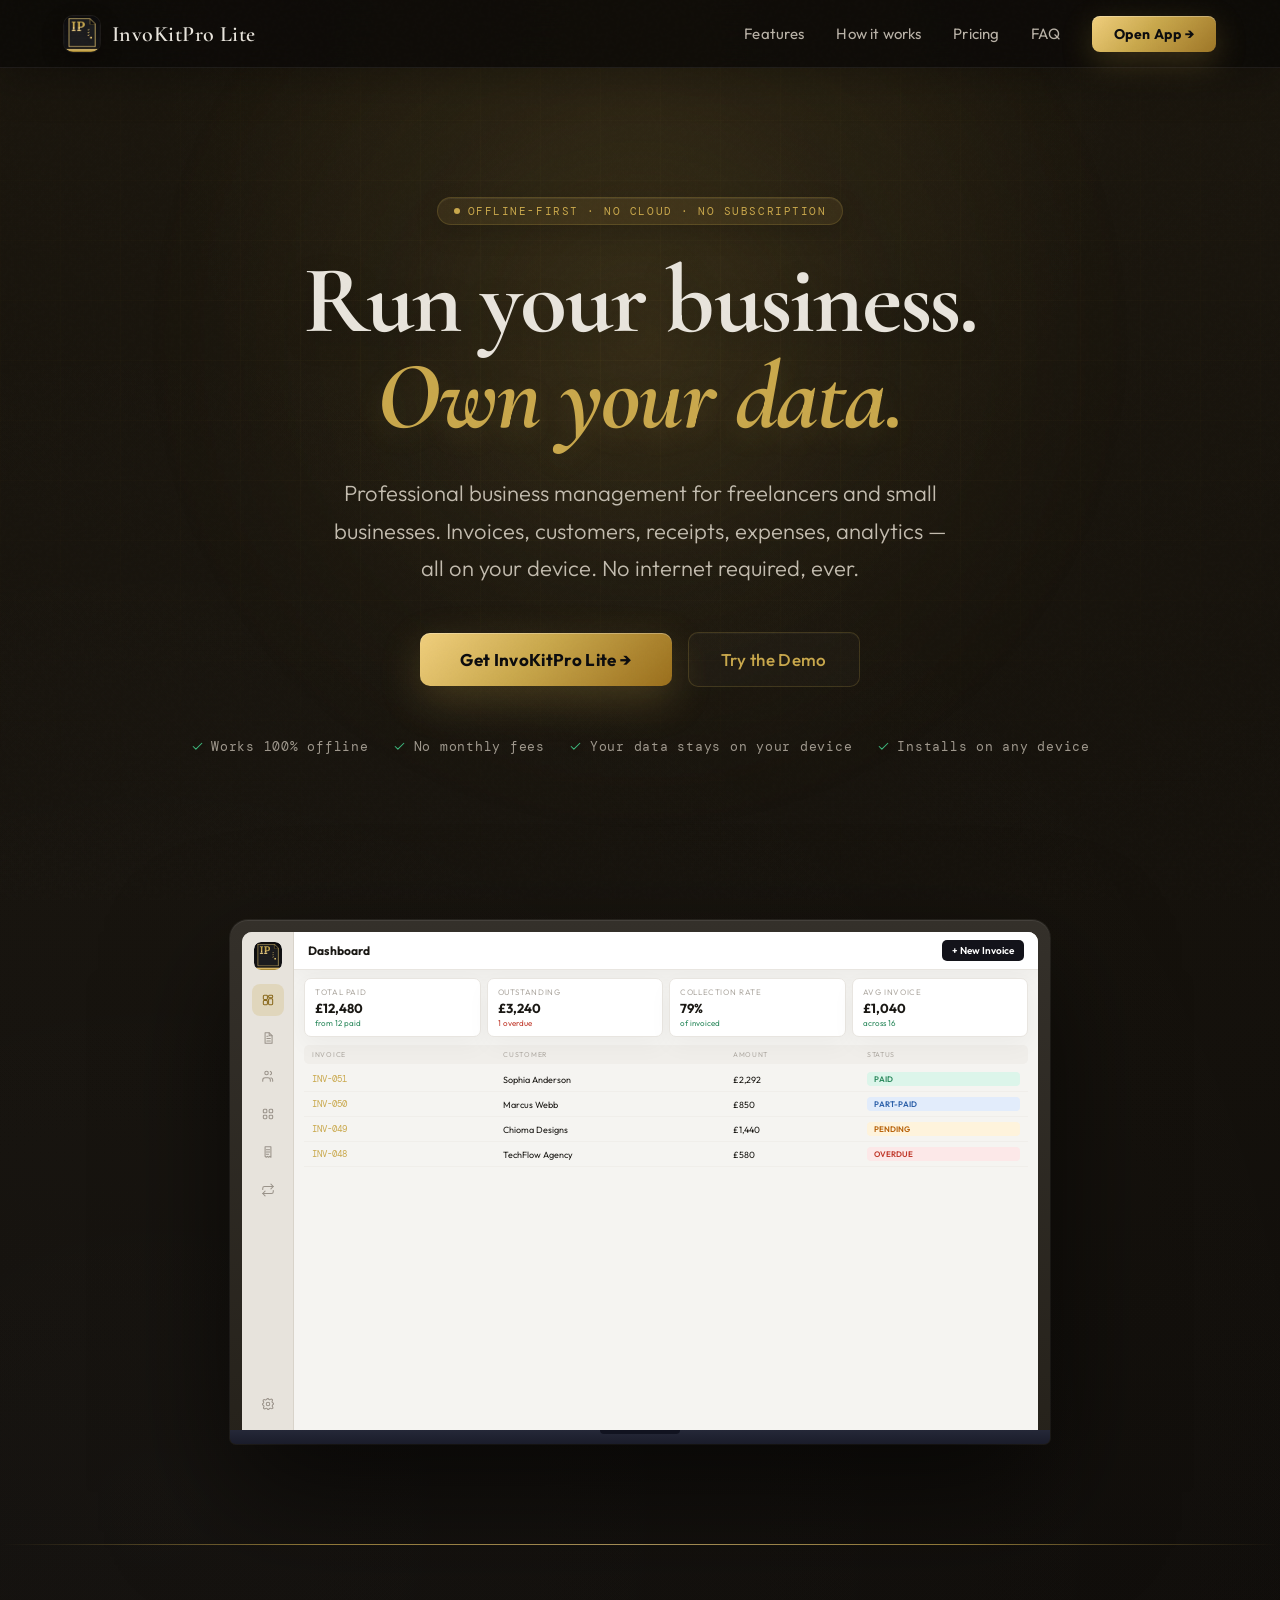
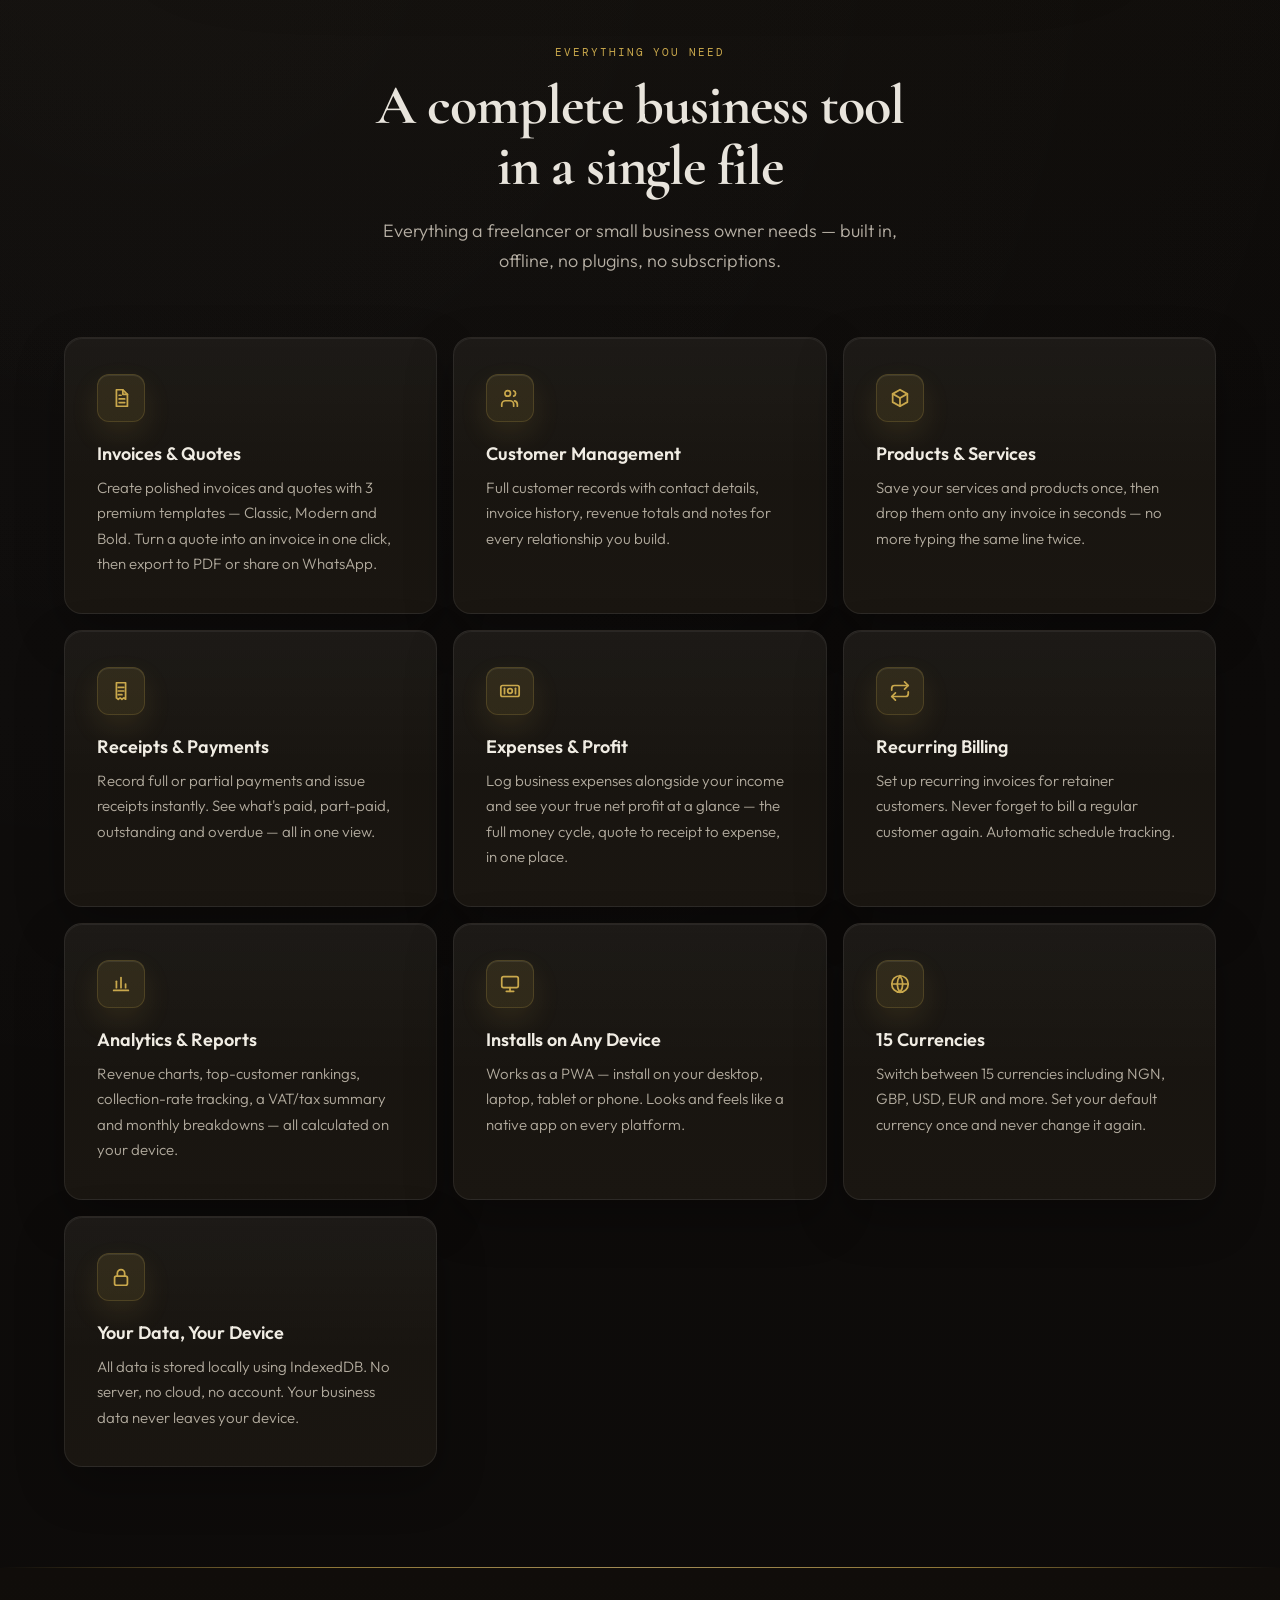
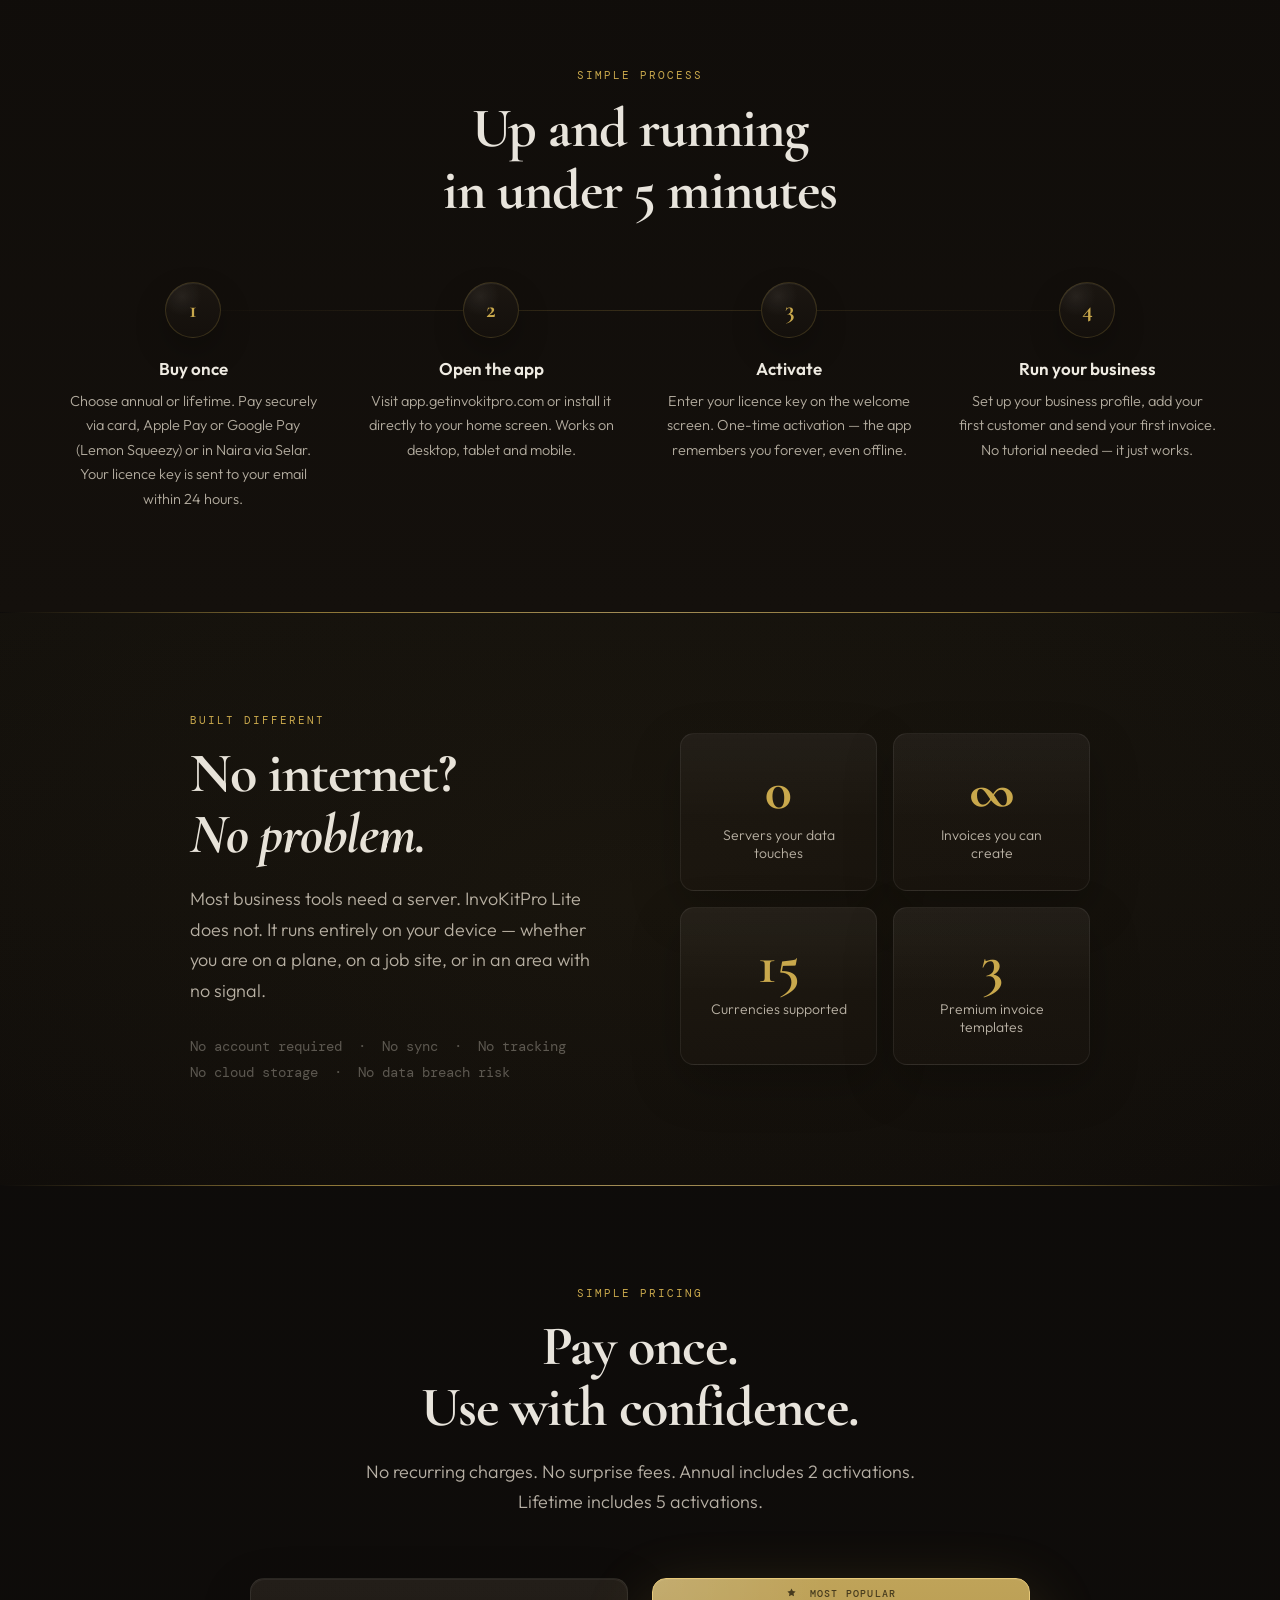
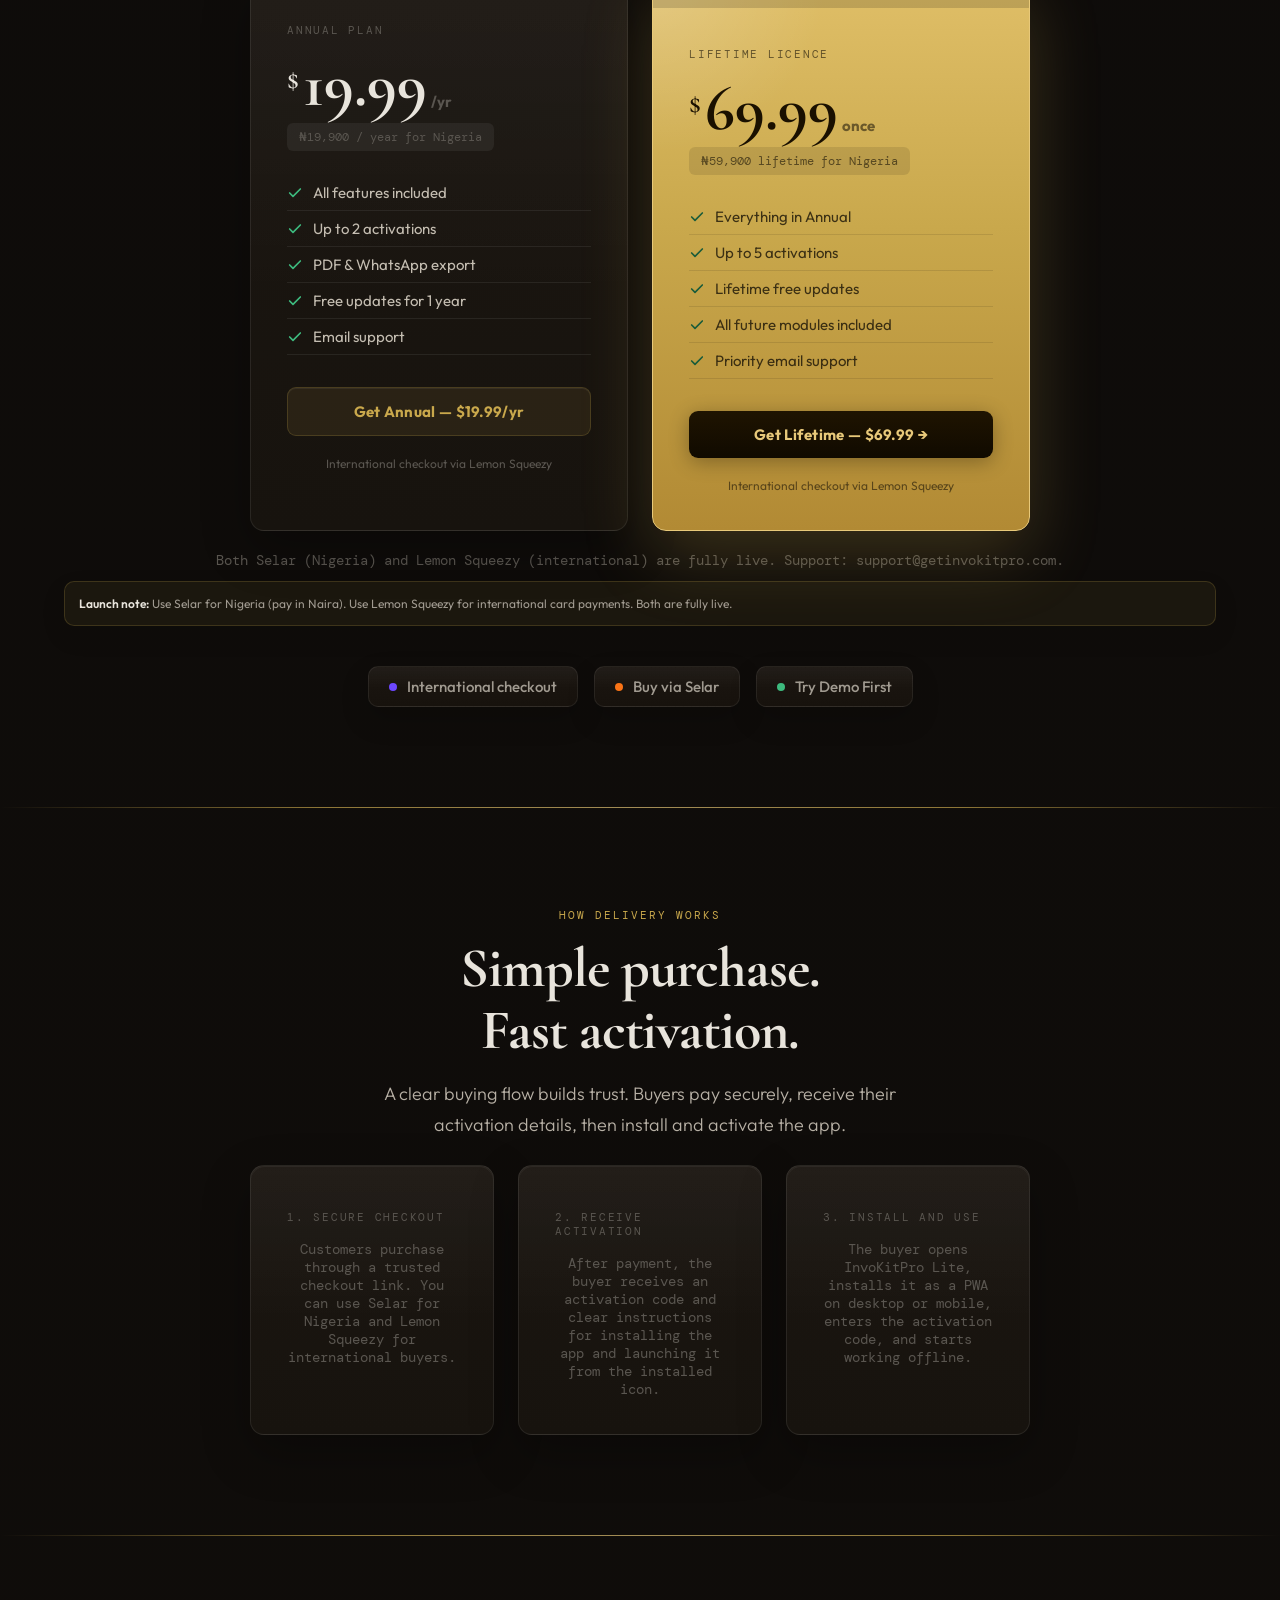
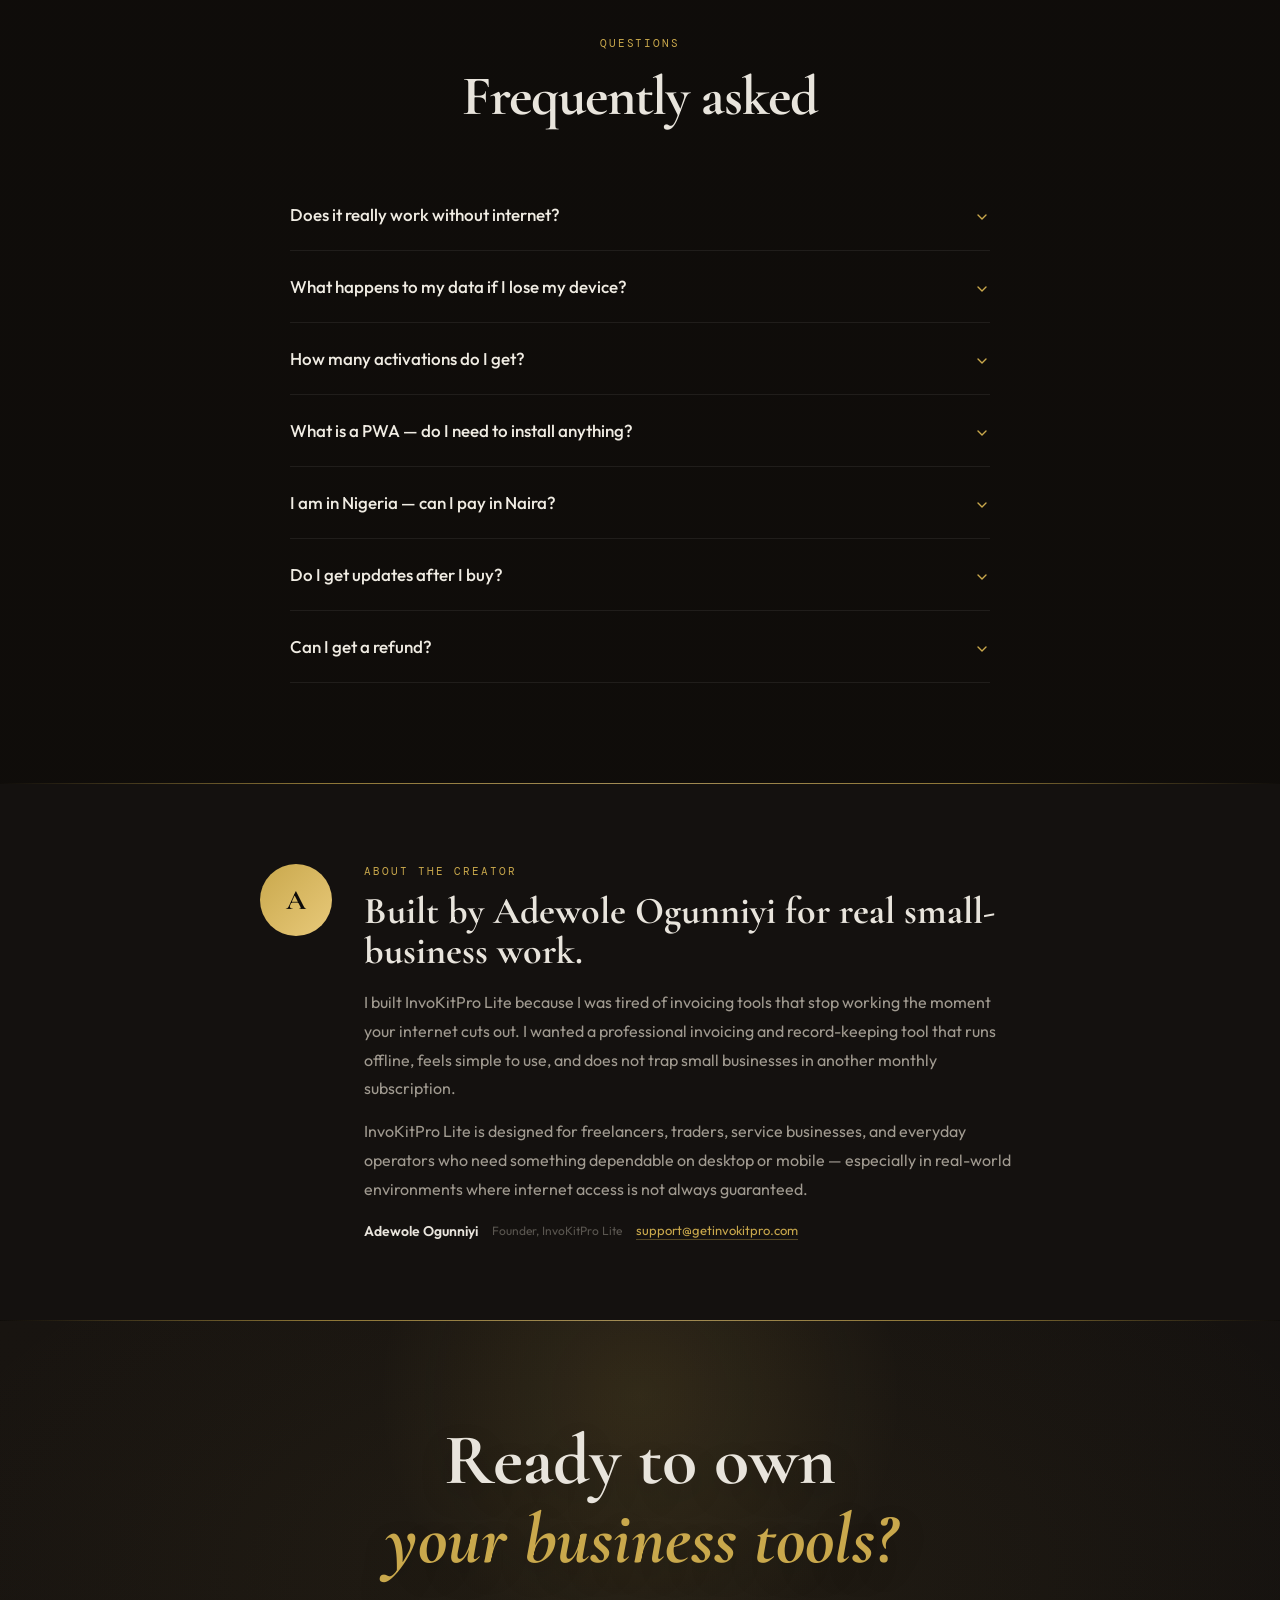
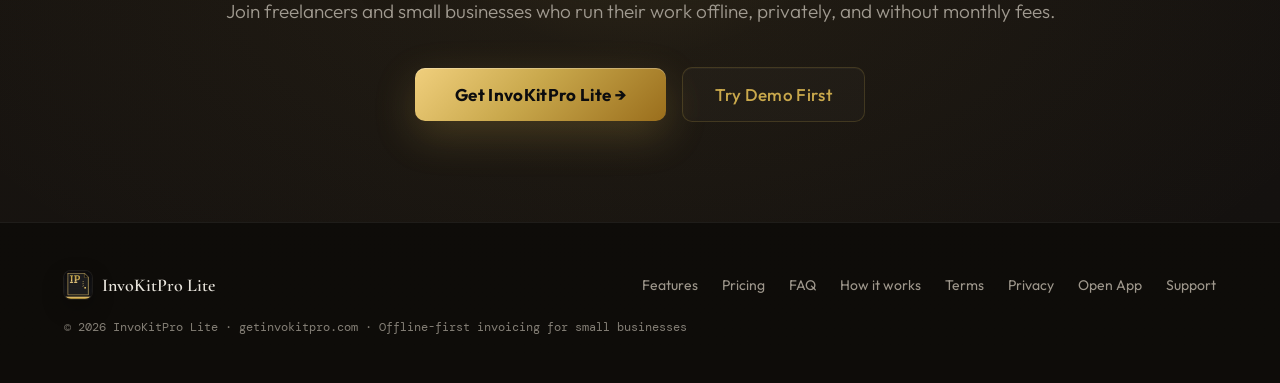
==== index.html @ de507427 "landing: premium refresh — warm palette, app-accurate mockup, current wording - Warm espresso/obsidi" ====
<!DOCTYPE html>
<html lang="en">
<head>
<meta charset="UTF-8">
<meta name="viewport" content="width=device-width, initial-scale=1.0">
<title>InvoKitPro Lite — Run your business. Own your data.</title>
<meta name="description" content="Professional offline business management for freelancers and small businesses. Invoices, customers, receipts, expenses, analytics — no internet, no subscription, no cloud.">
<link rel="icon" href="[data-uri]" type="image/png">
<link rel="preconnect" href="https://fonts.googleapis.com">
<link href="https://fonts.googleapis.com/css2?family=Cormorant+Garamond:ital,wght@0,400;0,600;0,700;1,400;1,600&family=Outfit:wght@300;400;500;600;700&family=DM+Mono:wght@400;500&display=swap" rel="stylesheet">
<style>
/* ── RESET & BASE ── */
*,*::before,*::after{margin:0;padding:0;box-sizing:border-box;}
html{font-size:16px;scroll-behavior:smooth;}
body{
  font-family:'Outfit',sans-serif;
  background:#0c0d14;
  color:#e8e4dc;
  overflow-x:hidden;
  -webkit-font-smoothing:antialiased;
}

/* ── CSS VARIABLES ── */
:root{
  --gold:#c9a84c;
  --gold2:#e8c97a;
  --gold-dim:rgba(201,168,76,0.12);
  --gold-glow:rgba(201,168,76,0.25);
  --navy:#0d0b0a;
  --navy2:#14110f;
  --navy3:#181410;
  --surface:#1c1712;
  --surface2:#221c16;
  --border:rgba(255,255,255,0.07);
  --border2:rgba(201,168,76,0.2);
  --text:#e8e4dc;
  --text2:#a09a90;
  --text3:#5a5650;
  --green:#3dba7e;
  --green-dim:rgba(61,186,126,0.12);
  --radius:14px;
  --tr:0.25s cubic-bezier(0.4,0,0.2,1);
}

/* ── SCROLLBAR ── */
::-webkit-scrollbar{width:5px;}
::-webkit-scrollbar-track{background:transparent;}
::-webkit-scrollbar-thumb{background:var(--surface2);border-radius:5px;}

/* ── NOISE TEXTURE OVERLAY ── */
body::before{
  content:'';
  position:fixed;inset:0;
  background-image:url("data:image/svg+xml,%3Csvg viewBox='0 0 256 256' xmlns='http://www.w3.org/2000/svg'%3E%3Cfilter id='noise'%3E%3CfeTurbulence type='fractalNoise' baseFrequency='0.9' numOctaves='4' stitchTiles='stitch'/%3E%3C/filter%3E%3Crect width='100%25' height='100%25' filter='url(%23noise)' opacity='0.04'/%3E%3C/svg%3E");
  pointer-events:none;z-index:9999;opacity:0.35;
}

/* ── TYPOGRAPHY ── */
.serif{font-family:'Cormorant Garamond',serif;}
.mono{font-family:'DM Mono',monospace;}

/* ── ANIMATIONS ── */
@keyframes fadeUp{from{opacity:0;transform:translateY(28px);}to{opacity:1;transform:none;}}
@keyframes fadeIn{from{opacity:0;}to{opacity:1;}}
@keyframes shimmer{0%,100%{opacity:0.6;}50%{opacity:1;}}
@keyframes float{0%,100%{transform:translateY(0);}50%{transform:translateY(-10px);}}
@keyframes goldPulse{0%,100%{box-shadow:0 0 0 0 var(--gold-glow);}50%{box-shadow:0 0 32px 8px var(--gold-glow);}}

.reveal{opacity:1;transform:none;transition:opacity 0.7s ease,transform 0.7s ease;}
.reveal.visible{opacity:1;transform:none;}

/* ── NAV ── */
nav{
  position:fixed;top:0;left:0;right:0;z-index:100;
  padding:0 5%;
  display:flex;align-items:center;justify-content:space-between;
  height:68px;
  background:rgba(12,13,20,0.85);
  backdrop-filter:blur(20px);
  border-bottom:1px solid var(--border);
  transition:background var(--tr);
}
.nav-logo{display:flex;align-items:center;gap:12px;text-decoration:none;}
.nav-logo img{width:36px;height:36px;border-radius:9px;}
.nav-logo-text{font-family:'Cormorant Garamond',serif;font-size:22px;font-weight:600;color:var(--text);letter-spacing:0.02em;}
.nav-links{display:flex;align-items:center;gap:32px;}
.nav-link{color:var(--text2);text-decoration:none;font-size:14px;font-weight:400;transition:color var(--tr);letter-spacing:0.01em;}
.nav-link:hover{color:var(--text);}
.nav-cta{
  padding:9px 22px;border-radius:8px;
  background:linear-gradient(135deg,var(--gold),#a07828);
  color:#0c0c0e;font-size:13px;font-weight:700;
  text-decoration:none;letter-spacing:0.03em;
  transition:transform var(--tr),box-shadow var(--tr);
  box-shadow:0 4px 20px var(--gold-glow);
}
.nav-cta:hover{transform:translateY(-1px);box-shadow:0 6px 28px var(--gold-glow);}
.nav-mobile-cta{display:none;}

/* ── HERO ── */
.hero{
  min-height:100vh;
  display:flex;flex-direction:column;align-items:center;justify-content:center;
  text-align:center;
  padding:120px 5% 80px;
  position:relative;overflow:hidden;
}
.hero-glow{
  position:absolute;top:-20%;left:50%;transform:translateX(-50%);
  width:900px;height:900px;
  background:radial-gradient(ellipse at center,rgba(201,168,76,0.08) 0%,transparent 65%);
  pointer-events:none;
}
.hero-grid{
  position:absolute;inset:0;
  background-image:
    linear-gradient(rgba(201,168,76,0.04) 1px,transparent 1px),
    linear-gradient(90deg,rgba(201,168,76,0.04) 1px,transparent 1px);
  background-size:60px 60px;
  mask-image:radial-gradient(ellipse 80% 60% at 50% 40%,black,transparent);
  pointer-events:none;
}
.hero-eyebrow{
  display:inline-flex;align-items:center;gap:8px;
  padding:6px 16px;border-radius:20px;
  background:var(--gold-dim);border:1px solid var(--border2);
  font-family:'DM Mono',monospace;font-size:11px;color:var(--gold);
  letter-spacing:0.14em;text-transform:uppercase;
  margin-bottom:28px;
  animation:fadeUp 0.8s ease both;
}
.hero-eyebrow-dot{width:6px;height:6px;border-radius:50%;background:var(--gold);animation:shimmer 2s ease infinite;}
.hero-title{
  font-family:'Cormorant Garamond',serif;
  font-size:clamp(52px,8vw,96px);
  font-weight:700;
  line-height:1.0;
  letter-spacing:-0.02em;
  margin-bottom:12px;
  animation:fadeUp 0.8s 0.1s ease both;
}
.hero-title .line1{display:block;color:var(--text);}
.hero-title .line2{display:block;color:var(--gold);font-style:italic;}
.hero-sub{
  font-size:clamp(16px,2vw,20px);
  color:var(--text2);
  max-width:560px;
  line-height:1.7;
  margin:18px auto 44px;
  font-weight:300;
  animation:fadeUp 0.8s 0.2s ease both;
}
.hero-cta-row{
  display:flex;align-items:center;gap:16px;justify-content:center;flex-wrap:wrap;
  animation:fadeUp 0.8s 0.3s ease both;
}
.btn-hero{
  padding:16px 40px;border-radius:10px;
  background:linear-gradient(135deg,var(--gold),#9a6e1c);
  color:#0c0c0e;font-family:'Outfit',sans-serif;font-size:16px;font-weight:700;
  text-decoration:none;letter-spacing:0.02em;
  box-shadow:0 8px 36px var(--gold-glow);
  transition:transform var(--tr),box-shadow var(--tr);
  animation:goldPulse 3s ease infinite;
}
.btn-hero:hover{transform:translateY(-2px);box-shadow:0 12px 48px rgba(201,168,76,0.4);}
.btn-ghost{
  padding:16px 32px;border-radius:10px;
  border:1px solid var(--border2);color:var(--gold);
  font-family:'Outfit',sans-serif;font-size:16px;font-weight:500;
  text-decoration:none;letter-spacing:0.02em;
  transition:all var(--tr);
  background:transparent;
}
.btn-ghost:hover{background:var(--gold-dim);border-color:var(--gold);}
.hero-trust{
  display:flex;align-items:center;gap:20px;justify-content:center;flex-wrap:wrap;
  margin-top:52px;
  animation:fadeUp 0.8s 0.4s ease both;
}
.trust-item{
  display:flex;align-items:center;gap:7px;
  font-family:'DM Mono',monospace;font-size:11.5px;color:var(--text3);
  letter-spacing:0.06em;
}
.trust-icon{color:var(--green);font-size:13px;}

/* ── DEVICE MOCKUP ── */
.mockup-section{
  padding:40px 5% 100px;
  display:flex;justify-content:center;
  position:relative;
}
.mockup-glow{
  position:absolute;top:0;left:50%;transform:translateX(-50%);
  width:800px;height:400px;
  background:radial-gradient(ellipse,rgba(201,168,76,0.06) 0%,transparent 70%);
  pointer-events:none;
}
.device-laptop{
  width:min(820px,90vw);
  background:linear-gradient(180deg,#2a2d3a 0%,#1e2030 100%);
  border-radius:18px 18px 6px 6px;
  padding:12px 12px 0;
  box-shadow:0 40px 100px rgba(0,0,0,0.7),0 0 0 1px rgba(255,255,255,0.06);
  animation:float 6s ease infinite;
  position:relative;
}
.device-screen{
  background:#f5f4f1;
  border-radius:10px 10px 0 0;
  overflow:hidden;
  aspect-ratio:16/10;
}
.device-base{
  height:14px;
  background:linear-gradient(180deg,#252838,#1a1c2a);
  border-radius:0 0 6px 6px;
  margin:0 -12px;
}
.device-base::after{
  content:'';display:block;
  width:80px;height:4px;
  background:#111320;border-radius:0 0 4px 4px;
  margin:0 auto;
}

/* App UI inside screen */
.screen-ui{display:flex;height:100%;font-family:'Outfit',sans-serif;}
.screen-sidebar{
  width:52px;background:#e7e3dc;
  border-right:1px solid #d8d3ca;
  display:flex;flex-direction:column;align-items:center;
  padding:10px 0;gap:6px;flex-shrink:0;
}
.ss-icon{width:32px;height:32px;border-radius:8px;display:flex;align-items:center;justify-content:center;font-size:13px;color:#9a938a;}
.ss-icon.active{background:rgba(201,168,76,0.22);color:#8a6a1e;}
.screen-main{flex:1;background:#f5f4f1;overflow:hidden;}
.screen-topbar{
  padding:8px 14px;background:#fff;
  border-bottom:1px solid #e8e5e0;
  display:flex;align-items:center;justify-content:space-between;
}
.screen-page-title{font-size:12px;font-weight:700;color:#1a1814;}
.screen-btn{
  padding:4px 10px;border-radius:5px;
  background:#13131a;color:#fff;font-size:10px;font-weight:600;
}
.screen-stats{
  display:grid;grid-template-columns:repeat(4,1fr);gap:6px;
  padding:8px 10px;
}
.stat-box{
  background:#fff;border:1px solid #e8e5e0;
  border-radius:7px;padding:8px 10px;
}
.stat-box-label{font-size:8px;color:#b0aba4;text-transform:uppercase;letter-spacing:0.08em;margin-bottom:3px;}
.stat-box-val{font-size:13px;font-weight:700;color:#1a1814;}
.stat-box-change{font-size:8px;margin-top:2px;}
.stat-box-change.up{color:#2d8a5e;}
.stat-box-change.dn{color:#c0392b;}
.screen-table-wrap{padding:0 10px 8px;}
.screen-table-head{
  display:grid;grid-template-columns:1fr 1.2fr 0.7fr 0.8fr;
  padding:5px 8px;background:#f0eeea;border-radius:5px;
  font-size:7px;color:#b0aba4;letter-spacing:0.1em;text-transform:uppercase;
  margin-bottom:3px;
}
.screen-table-row{
  display:grid;grid-template-columns:1fr 1.2fr 0.7fr 0.8fr;
  padding:5px 8px;border-bottom:1px solid #f0eeea;
  font-size:9px;color:#1a1814;align-items:center;
}
.screen-inv-id{font-family:'DM Mono',monospace;color:#c9a84c;font-size:9px;}
.screen-pill{
  display:inline-block;padding:2px 7px;border-radius:4px;
  font-size:8px;font-weight:600;
}
.pill-paid{background:#dcf5ea;color:#2d8a5e;}
.pill-pending{background:#fef3dc;color:#b8620a;}
.pill-overdue{background:#fce8e8;color:#c0392b;}
.pill-partial{background:#e2ecfb;color:#2b5fa8;}

/* ── SECTION SHARED ── */
section{padding:100px 5%;}
.section-eyebrow{
  font-family:'DM Mono',monospace;font-size:11px;
  color:var(--gold);letter-spacing:0.18em;text-transform:uppercase;
  margin-bottom:16px;
}
.section-title{
  font-family:'Cormorant Garamond',serif;
  font-size:clamp(36px,5vw,56px);
  font-weight:700;line-height:1.1;
  margin-bottom:18px;
}
.section-sub{
  font-size:17px;color:var(--text2);
  max-width:560px;line-height:1.7;font-weight:300;
}
.container{max-width:1160px;margin:0 auto;}
.text-center{text-align:center;}
.text-center .section-sub{margin-left:auto;margin-right:auto;}

/* ── FEATURES GRID ── */
.features-grid{
  display:grid;
  grid-template-columns:repeat(auto-fit,minmax(300px,1fr));
  gap:2px;
  margin-top:60px;
  border:1px solid var(--border);
  border-radius:var(--radius);
  overflow:hidden;
}
.feature-card{
  padding:36px 32px;
  background:var(--navy2);
  transition:background var(--tr);
  position:relative;overflow:hidden;
}
.feature-card::before{
  content:'';position:absolute;top:0;left:0;right:0;height:2px;
  background:linear-gradient(90deg,transparent,var(--gold),transparent);
  opacity:0;transition:opacity var(--tr);
}
.feature-card:hover{background:var(--surface);}
.feature-card:hover::before{opacity:1;}
.feature-icon{
  width:48px;height:48px;border-radius:12px;
  background:var(--gold-dim);border:1px solid var(--border2);
  display:flex;align-items:center;justify-content:center;
  font-size:22px;margin-bottom:20px;
}
.feature-title{
  font-size:17px;font-weight:600;color:var(--text);
  margin-bottom:10px;
}
.feature-desc{
  font-size:14px;color:var(--text2);line-height:1.7;font-weight:300;
}

/* ── HOW IT WORKS ── */
.how-section{background:var(--navy2);}
.steps{
  display:grid;grid-template-columns:repeat(auto-fit,minmax(220px,1fr));
  gap:40px;margin-top:60px;position:relative;
}
.steps::before{
  content:'';position:absolute;top:28px;left:10%;right:10%;height:1px;
  background:linear-gradient(90deg,transparent,var(--border2),transparent);
}
.step{text-align:center;position:relative;}
.step-num{
  width:56px;height:56px;border-radius:50%;
  background:var(--navy3);border:1px solid var(--border2);
  display:flex;align-items:center;justify-content:center;
  margin:0 auto 20px;
  font-family:'Cormorant Garamond',serif;font-size:24px;font-weight:700;
  color:var(--gold);position:relative;z-index:1;
}
.step-title{font-size:16px;font-weight:600;color:var(--text);margin-bottom:10px;}
.step-desc{font-size:13.5px;color:var(--text2);line-height:1.7;font-weight:300;}

/* ── PRICING ── */
.pricing-grid{
  display:grid;
  grid-template-columns:1fr 1fr;
  gap:24px;
  max-width:780px;
  margin:60px auto 0;
}
.pricing-card{
  border-radius:var(--radius);
  padding:36px;
  background:var(--surface);
  border:1px solid var(--border);
  position:relative;overflow:hidden;
  transition:transform var(--tr),box-shadow var(--tr);
}
.pricing-card:hover{transform:translateY(-4px);box-shadow:0 20px 60px rgba(0,0,0,0.4);}
.pricing-card.featured{
  background:var(--gold);
  border-color:var(--gold2);
}
.pricing-card.featured:hover{box-shadow:0 20px 60px var(--gold-glow);}
.best-value-tag{
  position:absolute;top:0;left:0;right:0;
  padding:8px;text-align:center;
  background:rgba(0,0,0,0.15);
  font-family:'DM Mono',monospace;font-size:10px;
  font-weight:500;letter-spacing:0.12em;text-transform:uppercase;
  color:rgba(20,15,5,0.7);
}
.pricing-plan{
  font-family:'DM Mono',monospace;font-size:11px;
  letter-spacing:0.16em;text-transform:uppercase;
  color:var(--text3);margin-bottom:16px;margin-top:8px;
}
.pricing-card.featured .pricing-plan{color:rgba(20,15,5,0.6);}
.pricing-amount{
  font-family:'Cormorant Garamond',serif;
  font-size:64px;font-weight:700;line-height:1;
  color:var(--text);
  display:flex;align-items:flex-start;gap:4px;
}
.pricing-card.featured .pricing-amount{color:#1a1000;}
.pricing-currency{font-size:28px;margin-top:12px;font-weight:600;}
.pricing-period{
  font-family:'Outfit',sans-serif;font-size:15px;
  color:var(--text3);margin-top:14px;align-self:flex-end;margin-bottom:8px;
}
.pricing-card.featured .pricing-period{color:rgba(20,15,5,0.55);}
.pricing-ngn{
  font-family:'DM Mono',monospace;font-size:12px;
  color:var(--text3);margin-bottom:24px;margin-top:6px;
  padding:6px 12px;background:rgba(255,255,255,0.06);
  border-radius:6px;display:inline-block;
}
.pricing-card.featured .pricing-ngn{
  background:rgba(0,0,0,0.1);color:rgba(20,15,5,0.6);
}
.pricing-features{list-style:none;margin-bottom:32px;}
.pricing-features li{
  padding:8px 0;
  font-size:14px;color:var(--text2);
  border-bottom:1px solid var(--border);
  display:flex;align-items:center;gap:10px;
}
.pricing-card.featured .pricing-features li{
  color:rgba(20,15,5,0.75);border-color:rgba(0,0,0,0.1);
}
.pricing-features li::before{
  content:'✓';color:var(--green);font-weight:700;flex-shrink:0;
}
.pricing-card.featured .pricing-features li::before{color:#1a5c3a;}
.pricing-btn{
  display:block;width:100%;padding:14px;border-radius:9px;
  text-align:center;font-family:'Outfit',sans-serif;
  font-size:15px;font-weight:700;text-decoration:none;
  transition:all var(--tr);letter-spacing:0.02em;
}
.pricing-btn-light{
  background:var(--gold-dim);border:1px solid var(--border2);
  color:var(--gold);
}
.pricing-btn-light:hover{background:rgba(201,168,76,0.2);}
.pricing-btn-dark{
  background:#1a1000;color:var(--gold2);
  box-shadow:0 4px 20px rgba(0,0,0,0.3);
}
.pricing-btn-dark:hover{background:#0d0900;box-shadow:0 6px 28px rgba(0,0,0,0.4);}
.pricing-note{
  text-align:center;margin-top:20px;
  font-size:13px;color:var(--text3);
  font-family:'DM Mono',monospace;
}

/* ── OFFLINE BADGE ── */
.offline-section{
  padding:100px 5%;
  background:var(--navy3);
  position:relative;overflow:hidden;
}
.offline-section::before{
  content:'';position:absolute;inset:0;
  background:radial-gradient(ellipse 70% 80% at 50% 50%,rgba(201,168,76,0.04),transparent);
}
.offline-inner{
  max-width:900px;margin:0 auto;
  display:grid;grid-template-columns:1fr 1fr;
  gap:80px;align-items:center;
}
.offline-stat{
  text-align:center;padding:28px;
  background:var(--navy2);border:1px solid var(--border);
  border-radius:var(--radius);
}
.offline-stat-num{
  font-family:'Cormorant Garamond',serif;
  font-size:56px;font-weight:700;color:var(--gold);
  line-height:1;margin-bottom:8px;
}
.offline-stat-label{font-size:14px;color:var(--text2);font-weight:300;}
.offline-stats-grid{
  display:grid;grid-template-columns:1fr 1fr;gap:16px;
}

/* ── PLATFORMS ── */
.platforms{
  display:flex;align-items:center;justify-content:center;
  gap:16px;flex-wrap:wrap;margin-top:40px;
}
.platform-badge{
  display:flex;align-items:center;gap:10px;
  padding:10px 20px;border-radius:10px;
  background:var(--surface);border:1px solid var(--border);
  font-size:14px;color:var(--text2);font-weight:500;
  transition:all var(--tr);text-decoration:none;
}
.platform-badge:hover{border-color:var(--border2);color:var(--text);}
.platform-dot{width:8px;height:8px;border-radius:50%;}

/* ── FAQ ── */
.faq-list{max-width:700px;margin:60px auto 0;}
.faq-item{
  border-bottom:1px solid var(--border);
  padding:20px 0;cursor:pointer;
}
.faq-question{
  font-size:16px;font-weight:500;color:var(--text);
  display:flex;justify-content:space-between;align-items:center;
  gap:20px;
}
.faq-arrow{color:var(--gold);font-size:18px;transition:transform var(--tr);flex-shrink:0;}
.faq-item.open .faq-arrow{transform:rotate(45deg);}
.faq-answer{
  font-size:14.5px;color:var(--text2);line-height:1.8;
  font-weight:300;max-height:0;overflow:hidden;
  transition:max-height 0.3s ease,padding 0.3s ease;
}
.faq-item.open .faq-answer{max-height:200px;padding-top:14px;}

/* ── CTA BANNER ── */
.cta-banner{
  padding:100px 5%;text-align:center;
  background:linear-gradient(135deg,var(--navy3) 0%,var(--navy2) 100%);
  position:relative;overflow:hidden;
}
.cta-banner::before{
  content:'';position:absolute;inset:0;
  background:radial-gradient(ellipse 60% 80% at 50% 50%,rgba(201,168,76,0.07),transparent);
}
.cta-banner-title{
  font-family:'Cormorant Garamond',serif;
  font-size:clamp(40px,6vw,72px);
  font-weight:700;line-height:1.1;
  margin-bottom:20px;position:relative;
}
.cta-banner-sub{
  font-size:18px;color:var(--text2);margin-bottom:44px;
  font-weight:300;position:relative;
}

/* ── FOOTER ── */
footer{
  padding:48px 5%;
  border-top:1px solid var(--border);
  display:flex;align-items:center;justify-content:space-between;
  flex-wrap:wrap;gap:20px;
}
.footer-brand{display:flex;align-items:center;gap:10px;text-decoration:none;}
.footer-brand img{width:28px;height:28px;border-radius:7px;}
.footer-brand-text{font-family:'Cormorant Garamond',serif;font-size:18px;color:var(--text);font-weight:600;}
.footer-links{display:flex;gap:24px;flex-wrap:wrap;}
.footer-link{font-size:13px;color:var(--text3);text-decoration:none;transition:color var(--tr);}
.footer-link:hover{color:var(--text);}
.footer-copy{font-family:'DM Mono',monospace;font-size:11px;color:var(--text3);}

/* ── GOLD DIVIDER ── */
.gold-line{
  height:1px;
  background:linear-gradient(90deg,transparent,var(--gold),var(--gold2),var(--gold),transparent);
  opacity:0.5;margin:0;
}

/* ── RESPONSIVE ── */
@media(max-width:768px){
  .nav-links{display:none;}
  .nav-mobile-cta{display:block;}
  nav{padding:0 5%;}
  .pricing-grid{grid-template-columns:1fr;}
  .offline-inner{grid-template-columns:1fr;}
  .steps::before{display:none;}
  footer{flex-direction:column;text-align:center;}
  .footer-links{justify-content:center;}
  .device-laptop{display:none;}
  .mockup-section{display:none;}
}


/* ── INLINE SVG ICONS ── */
.icon-svg{width:1em;height:1em;display:inline-block;vertical-align:middle;fill:none;stroke:currentColor;stroke-width:1.9;stroke-linecap:round;stroke-linejoin:round;flex-shrink:0;}
.trust-icon{display:inline-flex;align-items:center;justify-content:center;color:var(--green);width:14px;height:14px;}
.feature-icon{color:var(--gold);}
.feature-icon .icon-svg{width:22px;height:22px;}
.ss-icon .icon-svg{width:14px;height:14px;stroke-width:1.8;}
.faq-arrow .icon-svg{width:16px;height:16px;stroke-width:2.1;transition:transform var(--tr);}
.faq-item.open .faq-arrow .icon-svg{transform:rotate(180deg);}
.best-value-tag svg{width:11px;height:11px;vertical-align:-1px;margin-right:6px;fill:currentColor;stroke:none;}
.pricing-features li::before{content:'';width:16px;height:16px;display:inline-block;flex-shrink:0;background:no-repeat center/16px 16px url("data:image/svg+xml,%3Csvg xmlns='http://www.w3.org/2000/svg' viewBox='0 0 24 24' fill='none' stroke='%233dba7e' stroke-width='2.5' stroke-linecap='round' stroke-linejoin='round'%3E%3Cpath d='M20 6 9 17l-5-5'/%3E%3C/svg%3E");}
.pricing-card.featured .pricing-features li::before{background-image:url("data:image/svg+xml,%3Csvg xmlns='http://www.w3.org/2000/svg' viewBox='0 0 24 24' fill='none' stroke='%231a5c3a' stroke-width='2.5' stroke-linecap='round' stroke-linejoin='round'%3E%3Cpath d='M20 6 9 17l-5-5'/%3E%3C/svg%3E");}
.launch-note{margin-top:12px;padding:12px 14px;border-radius:10px;border:1px solid var(--border2);background:rgba(201,168,76,0.08);font-size:12px;line-height:1.6;color:var(--text2);}
.launch-note strong{color:var(--text);font-weight:600;}
.pricing-subtle-link{display:inline-block;margin-top:10px;font-size:12px;color:var(--text3);text-decoration:none;}
.pricing-subtle-link:hover{color:var(--text);}
.pricing-card.featured .pricing-subtle-link{color:rgba(20,15,5,0.58);}
.pricing-card.featured .pricing-subtle-link:hover{color:#1a1000;}
@media(max-width:768px){
  .launch-note{text-align:left;}
}


/* ── READABILITY BUMP ── */
body{font-size:17px;}
.nav-link{font-size:15px;}
.nav-cta,.nav-mobile-cta{font-size:14px;}
.hero-sub{font-size:clamp(17px,2.2vw,22px);}
.btn-hero,.btn-ghost{font-size:17px;}
.trust-item{font-size:12.5px;}
.section-sub{font-size:18px;}
.feature-title{font-size:18px;}
.feature-desc{font-size:15px;}
.step-title{font-size:17px;}
.step-desc{font-size:14.5px;}
.pricing-features li{font-size:15px;}
.pricing-note{font-size:14px;}
.platform-badge{font-size:15px;}
.faq-question{font-size:17px;}
.faq-answer{font-size:15.5px;}
.cta-banner-sub{font-size:19px;}
.footer-link{font-size:14px;}
.footer-copy{font-size:12px;}

@media(max-width:768px){
  body{font-size:18px;}
  .nav-logo-text{font-size:23px;}
  .hero-sub{font-size:19px;line-height:1.75;}
  .btn-hero,.btn-ghost{font-size:17px;padding:16px 28px;}
  .trust-item{font-size:13px;}
  .section-sub{font-size:18px;line-height:1.75;}
  .feature-title{font-size:18px;}
  .feature-desc{font-size:15.5px;line-height:1.75;}
  .step-title{font-size:17px;}
  .step-desc{font-size:15px;line-height:1.75;}
  .pricing-plan{font-size:12px;}
  .pricing-ngn{font-size:13px;}
  .pricing-features li{font-size:15px;line-height:1.65;}
  .pricing-note{font-size:14px;line-height:1.6;}
  .platform-badge{font-size:15px;}
  .faq-question{font-size:17px;line-height:1.5;}
  .faq-answer{font-size:15.5px;line-height:1.85;}
  .launch-note{font-size:13px;line-height:1.7;}
  .cta-banner-sub{font-size:18px;line-height:1.7;}
  .footer-link{font-size:14px;}
}


/* ── SAFE UI POLISH LAYER ── */
:root{
  --shadow-soft:0 18px 48px rgba(0,0,0,0.28);
  --shadow-deep:0 28px 90px rgba(0,0,0,0.48);
  --glass:rgba(255,255,255,0.035);
  --glass2:rgba(255,255,255,0.055);
}

body{
  background:
    radial-gradient(circle at 50% -10%, rgba(201,168,76,0.13), transparent 32%),
    radial-gradient(circle at 12% 18%, rgba(255,255,255,0.025), transparent 18%),
    linear-gradient(180deg,#0b0908 0%, #0d0b0a 28%, #100d0a 100%);
  color:var(--text);
}

nav{
  background:rgba(12,10,8,0.80);
  border-bottom:1px solid rgba(255,255,255,0.08);
  box-shadow:0 12px 40px rgba(0,0,0,0.28);
}
.nav-logo img,
.footer-brand img{
  box-shadow:0 8px 22px rgba(0,0,0,0.28), 0 0 0 1px rgba(255,255,255,0.08);
}
.nav-link{color:#b9b2a7;}
.nav-link:hover{color:#fff;}
.nav-cta{
  background:linear-gradient(135deg,#f0cf7d 0%, #c9a84c 45%, #9e7627 100%);
  box-shadow:0 10px 32px rgba(201,168,76,0.24), inset 0 1px 0 rgba(255,255,255,0.28);
}
.nav-cta:hover{
  box-shadow:0 14px 38px rgba(201,168,76,0.34), inset 0 1px 0 rgba(255,255,255,0.34);
}

.hero{
  padding-top:132px;
  background:
    radial-gradient(ellipse at center top, rgba(201,168,76,0.07) 0%, transparent 54%);
}
.hero-glow{
  width:1040px;height:1040px;
  background:radial-gradient(ellipse at center, rgba(201,168,76,0.13) 0%, rgba(201,168,76,0.04) 34%, transparent 68%);
  filter:blur(2px);
}
.hero-eyebrow{
  background:rgba(201,168,76,0.10);
  box-shadow:inset 0 1px 0 rgba(255,255,255,0.06), 0 8px 24px rgba(0,0,0,0.16);
}
.hero-title{
  text-shadow:0 10px 30px rgba(0,0,0,0.22);
}
.hero-title .line2{
  text-shadow:0 8px 28px rgba(201,168,76,0.14);
}
.hero-sub{
  color:#c3bcaf;
  max-width:620px;
}
.btn-hero{
  background:linear-gradient(135deg,#f0cf7d 0%, #c9a84c 45%, #9a6e1c 100%);
  box-shadow:0 14px 42px rgba(201,168,76,0.24), inset 0 1px 0 rgba(255,255,255,0.28);
}
.btn-ghost{
  background:rgba(255,255,255,0.02);
  backdrop-filter:blur(8px);
  box-shadow:inset 0 1px 0 rgba(255,255,255,0.03);
}
.btn-ghost:hover{
  background:rgba(201,168,76,0.08);
  box-shadow:0 10px 28px rgba(0,0,0,0.16);
}
.hero-trust{
  gap:24px;
}
.trust-item{
  color:#9f988d;
}
.trust-item .trust-icon{
  filter:drop-shadow(0 0 10px rgba(61,186,126,0.16));
}

.mockup-section{padding-top:20px;}
.device-laptop{
  background:linear-gradient(180deg,#34302a 0%, #26221b 100%);
  box-shadow:0 48px 120px rgba(0,0,0,0.62), 0 0 0 1px rgba(255,255,255,0.08), inset 0 1px 0 rgba(255,255,255,0.08);
}
.device-screen{
  box-shadow:inset 0 0 0 1px rgba(0,0,0,0.12);
}
.screen-topbar,
.stat-box,
.offline-stat{
  box-shadow:0 8px 24px rgba(0,0,0,0.04);
}

.section-title{
  letter-spacing:-0.018em;
}
.section-sub{
  color:#b7b0a5;
}

.features-grid{
  gap:16px;
  border:none;
  overflow:visible;
}
.feature-card{
  border:1px solid rgba(255,255,255,0.07);
  border-radius:18px;
  background:
    linear-gradient(180deg, rgba(255,255,255,0.03), transparent 55%),
    linear-gradient(180deg, #16130f 0%, #1a1611 100%);
  box-shadow:var(--shadow-soft);
}
.feature-card::after{
  content:'';
  position:absolute;inset:0;
  border-radius:18px;
  pointer-events:none;
  box-shadow:inset 0 1px 0 rgba(255,255,255,0.06);
}
.feature-card:hover{
  background:
    linear-gradient(180deg, rgba(255,255,255,0.05), transparent 58%),
    linear-gradient(180deg, #1c1712 0%, #201a13 100%);
  transform:translateY(-3px);
}
.feature-icon{
  box-shadow:0 12px 28px rgba(201,168,76,0.12), inset 0 1px 0 rgba(255,255,255,0.08);
}
.feature-title{color:#f0ece3;}
.feature-desc{color:#b3ac9f;}

.how-section{
  background:
    linear-gradient(180deg, #100d0a 0%, #14100c 100%);
}
.step-num{
  background:
    radial-gradient(circle at 30% 25%, rgba(255,255,255,0.06), transparent 35%),
    linear-gradient(180deg,#1b1611 0%, #14100c 100%);
  box-shadow:0 14px 32px rgba(0,0,0,0.22), inset 0 1px 0 rgba(255,255,255,0.06);
}
.step-title{color:#f0ece3;}
.step-desc{color:#b3ac9f;}

.offline-section{
  background:
    linear-gradient(180deg,#14110c 0%, #100d0a 100%);
}
.offline-stat{
  background:
    linear-gradient(180deg, rgba(255,255,255,0.03), transparent 55%),
    linear-gradient(180deg, #18140f 0%, #14100c 100%);
  box-shadow:var(--shadow-soft);
}
.offline-stat-label{color:#b9b2a7;}

.pricing-card{
  background:
    linear-gradient(180deg, rgba(255,255,255,0.035), transparent 58%),
    linear-gradient(180deg, #1b1611 0%, #17130e 100%);
  box-shadow:var(--shadow-soft);
  border:1px solid rgba(255,255,255,0.08);
}
.pricing-card::after{
  content:'';
  position:absolute;inset:0;
  border-radius:var(--radius);
  pointer-events:none;
  box-shadow:inset 0 1px 0 rgba(255,255,255,0.05);
}
.pricing-card.featured{
  background:
    radial-gradient(circle at top left, rgba(255,255,255,0.18), transparent 26%),
    linear-gradient(180deg,#e0bf68 0%, #c9a84c 45%, #b28a34 100%);
  box-shadow:0 24px 70px rgba(201,168,76,0.24);
}
.pricing-features li{
  color:#c4bdb1;
}
.pricing-card.featured .pricing-features li{
  color:rgba(20,15,5,0.78);
}
.pricing-btn-light{
  background:rgba(201,168,76,0.10);
  box-shadow:inset 0 1px 0 rgba(255,255,255,0.06);
}
.pricing-btn-dark{
  background:linear-gradient(180deg,#1f1401 0%, #100a00 100%);
}
.launch-note{
  background:rgba(201,168,76,0.07);
  box-shadow:0 10px 24px rgba(0,0,0,0.10);
}

.platform-badge{
  background:
    linear-gradient(180deg, rgba(255,255,255,0.03), transparent 55%),
    linear-gradient(180deg, #1b1611 0%, #17120d 100%);
  box-shadow:0 12px 28px rgba(0,0,0,0.18);
}
.platform-badge:hover{
  transform:translateY(-2px);
}

.faq-list{
  margin-top:52px;
}
.faq-item{
  padding:24px 0;
}
.faq-question{
  color:#f0ece3;
}
.faq-answer{
  color:#b7b0a5;
}

.cta-banner{
  background:
    radial-gradient(circle at 50% 15%, rgba(201,168,76,0.12), transparent 34%),
    linear-gradient(135deg,var(--navy3) 0%,var(--navy2) 100%);
}
.cta-banner-title{
  text-shadow:0 12px 30px rgba(0,0,0,0.22);
}

footer{
  background:rgba(0,0,0,0.10);
}
.footer-link{color:#9e978c;}
.footer-link:hover{color:#f0ece3;}
.footer-copy{color:#847f76;}

.gold-line{
  opacity:0.68;
}

@media(max-width:768px){
  nav{
    height:72px;
    padding:0 18px;
  }
  .hero{
    min-height:auto;
    padding:120px 20px 68px;
  }
  .hero-cta-row{
    width:100%;
  }
  .btn-hero,.btn-ghost{
    width:100%;
    justify-content:center;
    text-align:center;
  }
  section{
    padding:78px 20px;
  }
  .features-grid{
    grid-template-columns:1fr;
    gap:14px;
    margin-top:42px;
  }
  .feature-card{
    padding:28px 22px;
  }
  .pricing-grid{
    gap:18px;
    margin-top:42px;
  }
  .pricing-card{
    padding:28px 22px;
  }
  .platforms{
    gap:12px;
  }
  .platform-badge{
    width:100%;
    justify-content:center;
  }
  .faq-item{
    padding:20px 0;
  }
}

</style>
</head>
<body>

<!-- ── NAV ── -->
<nav id="mainNav">
  <a href="/" class="nav-logo">
    <img src="[data-uri]" alt="InvoKitPro Lite">
    <span class="nav-logo-text">InvoKitPro Lite</span>
  </a>
  <div class="nav-links">
    <a href="#features" class="nav-link">Features</a>
    <a href="#how-it-works" class="nav-link">How it works</a>
    <a href="#pricing" class="nav-link">Pricing</a>
    <a href="#faq" class="nav-link">FAQ</a>
    <a href="https://app.getinvokitpro.com" class="nav-cta">Open App →</a>
  </div>
  <a href="#pricing" class="nav-cta nav-mobile-cta">Get Started</a>
</nav>

<!-- ── HERO ── -->
<section class="hero">
  <div class="hero-glow"></div>
  <div class="hero-grid"></div>

  <div class="hero-eyebrow">
    <span class="hero-eyebrow-dot"></span>
    Offline-First · No Cloud · No Subscription
  </div>

  <h1 class="hero-title">
    <span class="line1">Run your business.</span>
    <span class="line2">Own your data.</span>
  </h1>

  <p class="hero-sub">
    Professional business management for freelancers and small businesses.
    Invoices, customers, receipts, expenses, analytics — all on your device.
    No internet required, ever.
  </p>

  <div class="hero-cta-row">
    <a href="#pricing" class="btn-hero">Get InvoKitPro Lite →</a>
    <a href="https://app.getinvokitpro.com/demo/?demo=1" class="btn-ghost">Try the Demo</a>
  </div>

  <div class="hero-trust">
    <span class="trust-item"><span class="trust-icon"><svg class="icon-svg" viewBox="0 0 24 24" aria-hidden="true"><path d="M20 6L9 17l-5-5"></path></svg></span>Works 100% offline</span>
    <span class="trust-item"><span class="trust-icon"><svg class="icon-svg" viewBox="0 0 24 24" aria-hidden="true"><path d="M20 6L9 17l-5-5"></path></svg></span>No monthly fees</span>
    <span class="trust-item"><span class="trust-icon"><svg class="icon-svg" viewBox="0 0 24 24" aria-hidden="true"><path d="M20 6L9 17l-5-5"></path></svg></span>Your data stays on your device</span>
    <span class="trust-item"><span class="trust-icon"><svg class="icon-svg" viewBox="0 0 24 24" aria-hidden="true"><path d="M20 6L9 17l-5-5"></path></svg></span>Installs on any device</span>
  </div>
</section>

<!-- ── DEVICE MOCKUP ── -->
<div class="mockup-section reveal">
  <div class="mockup-glow"></div>
  <div class="device-laptop">
    <div class="device-screen">
      <div class="screen-ui">
        <!-- Sidebar -->
        <div class="screen-sidebar">
          <div style="width:28px;height:28px;border-radius:7px;margin-bottom:8px;overflow:hidden;">
            <img src="[data-uri]" width="28" height="28" style="border-radius:7px;" alt="">
          </div>
          <div class="ss-icon active"><svg class="icon-svg" viewBox="0 0 24 24" aria-hidden="true"><rect x="4" y="4" width="7" height="7" rx="1.5"></rect><rect x="13" y="4" width="7" height="4" rx="1.5"></rect><rect x="13" y="10" width="7" height="10" rx="1.5"></rect><rect x="4" y="13" width="7" height="7" rx="1.5"></rect></svg></div>
          <div class="ss-icon"><svg class="icon-svg" viewBox="0 0 24 24" aria-hidden="true"><path d="M7 3h7l5 5v13H7z"></path><path d="M14 3v5h5"></path><path d="M10 13h6"></path><path d="M10 17h6"></path><path d="M10 9h2"></path></svg></div>
          <div class="ss-icon"><svg class="icon-svg" viewBox="0 0 24 24" aria-hidden="true"><path d="M16 21v-2a4 4 0 0 0-4-4H7a4 4 0 0 0-4 4v2"></path><circle cx="9.5" cy="7" r="3"></circle><path d="M20 21v-2a4 4 0 0 0-3-3.87"></path><path d="M16 4.13a3 3 0 0 1 0 5.74"></path></svg></div>
          <div class="ss-icon"><svg class="icon-svg" viewBox="0 0 24 24" aria-hidden="true"><rect x="4" y="4" width="6" height="6" rx="1.5"></rect><rect x="14" y="4" width="6" height="6" rx="1.5"></rect><rect x="4" y="14" width="6" height="6" rx="1.5"></rect><rect x="14" y="14" width="6" height="6" rx="1.5"></rect></svg></div>
          <div class="ss-icon"><svg class="icon-svg" viewBox="0 0 24 24" aria-hidden="true"><path d="M7 3h10v18l-2-1.5-2 1.5-2-1.5-2 1.5-2-1.5V3z"></path><path d="M9 8h6"></path><path d="M9 12h6"></path><path d="M9 16h4"></path></svg></div>
          <div class="ss-icon"><svg class="icon-svg" viewBox="0 0 24 24" aria-hidden="true"><path d="M17 2l4 4-4 4"></path><path d="M3 11V9a3 3 0 0 1 3-3h15"></path><path d="M7 22l-4-4 4-4"></path><path d="M21 13v2a3 3 0 0 1-3 3H3"></path></svg></div>
          <div class="ss-icon" style="margin-top:auto;"><svg class="icon-svg" viewBox="0 0 24 24" aria-hidden="true"><circle cx="12" cy="12" r="3"></circle><path d="M19.4 15a1.7 1.7 0 0 0 .33 1.82l.06.06a2 2 0 1 1-2.83 2.83l-.06-.06A1.7 1.7 0 0 0 15 19.4a1.7 1.7 0 0 0-1 .6 1.7 1.7 0 0 1-3.38 0 1.7 1.7 0 0 0-1-.6 1.7 1.7 0 0 0-1.82.33l-.06.06a2 2 0 1 1-2.83-2.83l.06-.06A1.7 1.7 0 0 0 4.6 15a1.7 1.7 0 0 0-.6-1 1.7 1.7 0 0 1 0-3.38 1.7 1.7 0 0 0 .6-1 1.7 1.7 0 0 0-.33-1.82l-.06-.06a2 2 0 1 1 2.83-2.83l.06.06A1.7 1.7 0 0 0 9 4.6a1.7 1.7 0 0 0 1-.6 1.7 1.7 0 0 1 3.38 0 1.7 1.7 0 0 0 1 .6 1.7 1.7 0 0 0 1.82-.33l.06-.06a2 2 0 1 1 2.83 2.83l-.06.06A1.7 1.7 0 0 0 19.4 9c.26.3.47.65.6 1a1.7 1.7 0 0 1 0 3.38c-.13.35-.34.7-.6 1Z"></path></svg></div>
        </div>
        <!-- Main content -->
        <div class="screen-main">
          <div class="screen-topbar">
            <span class="screen-page-title">Dashboard</span>
            <span class="screen-btn">+ New Invoice</span>
          </div>
          <div class="screen-stats">
            <div class="stat-box">
              <div class="stat-box-label">Total Paid</div>
              <div class="stat-box-val">£12,480</div>
              <div class="stat-box-change up">from 12 paid</div>
            </div>
            <div class="stat-box">
              <div class="stat-box-label">Outstanding</div>
              <div class="stat-box-val">£3,240</div>
              <div class="stat-box-change dn">1 overdue</div>
            </div>
            <div class="stat-box">
              <div class="stat-box-label">Collection Rate</div>
              <div class="stat-box-val">79%</div>
              <div class="stat-box-change up">of invoiced</div>
            </div>
            <div class="stat-box">
              <div class="stat-box-label">Avg Invoice</div>
              <div class="stat-box-val">£1,040</div>
              <div class="stat-box-change up">across 16</div>
            </div>
          </div>
          <div class="screen-table-wrap">
            <div class="screen-table-head">
              <span>Invoice</span><span>Customer</span><span>Amount</span><span>Status</span>
            </div>
            <div class="screen-table-row">
              <span class="screen-inv-id">INV-051</span>
              <span>Sophia Anderson</span>
              <span>£2,292</span>
              <span class="screen-pill pill-paid">PAID</span>
            </div>
            <div class="screen-table-row">
              <span class="screen-inv-id">INV-050</span>
              <span>Marcus Webb</span>
              <span>£850</span>
              <span class="screen-pill pill-partial">PART-PAID</span>
            </div>
            <div class="screen-table-row">
              <span class="screen-inv-id">INV-049</span>
              <span>Chioma Designs</span>
              <span>£1,440</span>
              <span class="screen-pill pill-pending">PENDING</span>
            </div>
            <div class="screen-table-row">
              <span class="screen-inv-id">INV-048</span>
              <span>TechFlow Agency</span>
              <span>£580</span>
              <span class="screen-pill pill-overdue">OVERDUE</span>
            </div>
          </div>
        </div>
      </div>
    </div>
    <div class="device-base"></div>
  </div>
</div>

<div class="gold-line"></div>

<!-- ── FEATURES ── -->
<section id="features">
  <div class="container">
    <div class="text-center reveal">
      <div class="section-eyebrow">Everything you need</div>
      <h2 class="section-title">A complete business tool<br>in a single file</h2>
      <p class="section-sub">Everything a freelancer or small business owner needs — built in, offline, no plugins, no subscriptions.</p>
    </div>
    <div class="features-grid reveal">
      <div class="feature-card">
        <div class="feature-icon"><svg class="icon-svg" viewBox="0 0 24 24" aria-hidden="true"><path d="M7 3h7l5 5v13H7z"></path><path d="M14 3v5h5"></path><path d="M10 13h6"></path><path d="M10 17h6"></path><path d="M10 9h2"></path></svg></div>
        <div class="feature-title">Invoices & Quotes</div>
        <div class="feature-desc">Create polished invoices and quotes with 3 premium templates — Classic, Modern and Bold. Turn a quote into an invoice in one click, then export to PDF or share on WhatsApp.</div>
      </div>
      <div class="feature-card">
        <div class="feature-icon"><svg class="icon-svg" viewBox="0 0 24 24" aria-hidden="true"><path d="M16 21v-2a4 4 0 0 0-4-4H7a4 4 0 0 0-4 4v2"></path><circle cx="9.5" cy="7" r="3"></circle><path d="M20 21v-2a4 4 0 0 0-3-3.87"></path><path d="M16 4.13a3 3 0 0 1 0 5.74"></path></svg></div>
        <div class="feature-title">Customer Management</div>
        <div class="feature-desc">Full customer records with contact details, invoice history, revenue totals and notes for every relationship you build.</div>
      </div>
      <div class="feature-card">
        <div class="feature-icon"><svg class="icon-svg" viewBox="0 0 24 24" aria-hidden="true"><path d="m12 3 8 4.5v9L12 21 4 16.5v-9L12 3z"></path><path d="M12 12 4 7.5"></path><path d="M12 12l8-4.5"></path><path d="M12 12v9"></path></svg></div>
        <div class="feature-title">Products &amp; Services</div>
        <div class="feature-desc">Save your services and products once, then drop them onto any invoice in seconds — no more typing the same line twice.</div>
      </div>
      <div class="feature-card">
        <div class="feature-icon"><svg class="icon-svg" viewBox="0 0 24 24" aria-hidden="true"><path d="M7 3h10v18l-2-1.5-2 1.5-2-1.5-2 1.5-2-1.5V3z"></path><path d="M9 8h6"></path><path d="M9 12h6"></path><path d="M9 16h4"></path></svg></div>
        <div class="feature-title">Receipts & Payments</div>
        <div class="feature-desc">Record full or partial payments and issue receipts instantly. See what's paid, part-paid, outstanding and overdue — all in one view.</div>
      </div>
      <div class="feature-card">
        <div class="feature-icon"><svg class="icon-svg" viewBox="0 0 24 24" aria-hidden="true"><rect x="2" y="6" width="20" height="12" rx="2"></rect><circle cx="12" cy="12" r="2.5"></circle><path d="M6 9v6"></path><path d="M18 9v6"></path></svg></div>
        <div class="feature-title">Expenses & Profit</div>
        <div class="feature-desc">Log business expenses alongside your income and see your true net profit at a glance — the full money cycle, quote to receipt to expense, in one place.</div>
      </div>
      <div class="feature-card">
        <div class="feature-icon"><svg class="icon-svg" viewBox="0 0 24 24" aria-hidden="true"><path d="M17 2l4 4-4 4"></path><path d="M3 11V9a3 3 0 0 1 3-3h15"></path><path d="M7 22l-4-4 4-4"></path><path d="M21 13v2a3 3 0 0 1-3 3H3"></path></svg></div>
        <div class="feature-title">Recurring Billing</div>
        <div class="feature-desc">Set up recurring invoices for retainer customers. Never forget to bill a regular customer again. Automatic schedule tracking.</div>
      </div>
      <div class="feature-card">
        <div class="feature-icon"><svg class="icon-svg" viewBox="0 0 24 24" aria-hidden="true"><path d="M4 19h16"></path><path d="M7 16V9"></path><path d="M12 16V5"></path><path d="M17 16v-4"></path></svg></div>
        <div class="feature-title">Analytics & Reports</div>
        <div class="feature-desc">Revenue charts, top-customer rankings, collection-rate tracking, a VAT/tax summary and monthly breakdowns — all calculated on your device.</div>
      </div>
      <div class="feature-card">
        <div class="feature-icon"><svg class="icon-svg" viewBox="0 0 24 24" aria-hidden="true"><rect x="3" y="4" width="18" height="12" rx="2"></rect><path d="M8 20h8"></path><path d="M12 16v4"></path></svg></div>
        <div class="feature-title">Installs on Any Device</div>
        <div class="feature-desc">Works as a PWA — install on your desktop, laptop, tablet or phone. Looks and feels like a native app on every platform.</div>
      </div>
      <div class="feature-card">
        <div class="feature-icon"><svg class="icon-svg" viewBox="0 0 24 24" aria-hidden="true"><circle cx="12" cy="12" r="9"></circle><path d="M3 12h18"></path><path d="M12 3a15 15 0 0 1 0 18"></path><path d="M12 3a15 15 0 0 0 0 18"></path></svg></div>
        <div class="feature-title">15 Currencies</div>
        <div class="feature-desc">Switch between 15 currencies including NGN, GBP, USD, EUR and more. Set your default currency once and never change it again.</div>
      </div>
      <div class="feature-card">
        <div class="feature-icon"><svg class="icon-svg" viewBox="0 0 24 24" aria-hidden="true"><rect x="5" y="11" width="14" height="10" rx="2"></rect><path d="M8 11V8a4 4 0 1 1 8 0v3"></path></svg></div>
        <div class="feature-title">Your Data, Your Device</div>
        <div class="feature-desc">All data is stored locally using IndexedDB. No server, no cloud, no account. Your business data never leaves your device.</div>
      </div>
    </div>
  </div>
</section>

<div class="gold-line"></div>

<!-- ── HOW IT WORKS ── -->
<section id="how-it-works" class="how-section">
  <div class="container">
    <div class="text-center reveal">
      <div class="section-eyebrow">Simple process</div>
      <h2 class="section-title">Up and running<br>in under 5 minutes</h2>
    </div>
    <div class="steps reveal">
      <div class="step">
        <div class="step-num">1</div>
        <div class="step-title">Buy once</div>
        <div class="step-desc">Choose annual or lifetime. Pay securely via card, Apple Pay or Google Pay (Lemon Squeezy) or in Naira via Selar. Your licence key is sent to your email within 24 hours.</div>
      </div>
      <div class="step">
        <div class="step-num">2</div>
        <div class="step-title">Open the app</div>
        <div class="step-desc">Visit app.getinvokitpro.com or install it directly to your home screen. Works on desktop, tablet and mobile.</div>
      </div>
      <div class="step">
        <div class="step-num">3</div>
        <div class="step-title">Activate</div>
        <div class="step-desc">Enter your licence key on the welcome screen. One-time activation — the app remembers you forever, even offline.</div>
      </div>
      <div class="step">
        <div class="step-num">4</div>
        <div class="step-title">Run your business</div>
        <div class="step-desc">Set up your business profile, add your first customer and send your first invoice. No tutorial needed — it just works.</div>
      </div>
    </div>
  </div>
</section>

<div class="gold-line"></div>

<!-- ── OFFLINE SECTION ── -->
<section class="offline-section">
  <div class="offline-inner">
    <div class="reveal">
      <div class="section-eyebrow">Built different</div>
      <h2 class="section-title">No internet?<br><em>No problem.</em></h2>
      <p class="section-sub" style="margin-bottom:28px;">Most business tools need a server. InvoKitPro Lite does not. It runs entirely on your device — whether you are on a plane, on a job site, or in an area with no signal.</p>
      <p style="font-size:14px;color:var(--text3);font-family:'DM Mono',monospace;line-height:1.8;">
        No account required &nbsp;·&nbsp; No sync &nbsp;·&nbsp; No tracking<br>
        No cloud storage &nbsp;·&nbsp; No data breach risk
      </p>
    </div>
    <div class="offline-stats-grid reveal">
      <div class="offline-stat">
        <div class="offline-stat-num">0</div>
        <div class="offline-stat-label">Servers your data touches</div>
      </div>
      <div class="offline-stat">
        <div class="offline-stat-num">∞</div>
        <div class="offline-stat-label">Invoices you can create</div>
      </div>
      <div class="offline-stat">
        <div class="offline-stat-num">15</div>
        <div class="offline-stat-label">Currencies supported</div>
      </div>
      <div class="offline-stat">
        <div class="offline-stat-num">3</div>
        <div class="offline-stat-label">Premium invoice templates</div>
      </div>
    </div>
  </div>
</section>

<div class="gold-line"></div>

<!-- ── PRICING ── -->
<section id="pricing">
  <div class="container">
    <div class="text-center reveal">
      <div class="section-eyebrow">Simple pricing</div>
      <h2 class="section-title">Pay once.<br>Use with confidence.</h2>
      <p class="section-sub">No recurring charges. No surprise fees. Annual includes 2 activations. Lifetime includes 5 activations.</p>
    </div>

    <div class="pricing-grid reveal">
      <!-- Annual -->
      <div class="pricing-card">
        <div class="pricing-plan">Annual Plan</div>
        <div class="pricing-amount">
          <span class="pricing-currency">$</span>
          <span>19.99</span>
          <span class="pricing-period">/yr</span>
        </div>
        <div class="pricing-ngn">₦19,900 / year for Nigeria</div>
        <ul class="pricing-features">
          <li>All features included</li>
          <li>Up to 2 activations</li>
          <li>PDF & WhatsApp export</li>
          <li>Free updates for 1 year</li>
          <li>Email support</li>
        </ul>
        <a href="https://selar.com/7v651l963w" class="pricing-btn pricing-btn-light">Get Annual — $19.99/yr</a>
        <div style="margin-top:10px;text-align:center;">
          <a href="https://getinvokitpro.lemonsqueezy.com/checkout/buy/f6d75b1c-7f78-4fb3-a03f-4b9c63166e98" class="pricing-subtle-link">International checkout via Lemon Squeezy</a>
        </div>
      </div>

      <!-- Lifetime -->
      <div class="pricing-card featured">
        <div class="best-value-tag"><svg viewBox="0 0 24 24" aria-hidden="true"><path d="m12 3 2.8 5.7 6.2.9-4.5 4.4 1 6.2L12 17.2 6.5 20.2l1-6.2L3 9.6l6.2-.9L12 3Z"></path></svg> Most Popular</div>
        <div class="pricing-plan" style="margin-top:32px;">Lifetime Licence</div>
        <div class="pricing-amount">
          <span class="pricing-currency" style="color:#1a1000;">$</span>
          <span>69.99</span>
          <span class="pricing-period">once</span>
        </div>
        <div class="pricing-ngn">₦59,900 lifetime for Nigeria</div>
        <ul class="pricing-features">
          <li>Everything in Annual</li>
          <li>Up to 5 activations</li>
          <li>Lifetime free updates</li>
          <li>All future modules included</li>
          <li>Priority email support</li>
        </ul>
        <a href="https://selar.com/x477n9ps7c" class="pricing-btn pricing-btn-dark">Get Lifetime — $69.99 →</a>
        <div style="margin-top:10px;text-align:center;">
          <a href="https://getinvokitpro.lemonsqueezy.com/checkout/buy/91e25861-93d8-48ca-93b4-2d309b61c36d" class="pricing-subtle-link">International checkout via Lemon Squeezy</a>
        </div>
      </div>
    </div>

    <p class="pricing-note">Both Selar (Nigeria) and Lemon Squeezy (international) are fully live. Support: support@getinvokitpro.com.</p>

    <div class="launch-note">
      <strong>Launch note:</strong> Use Selar for Nigeria (pay in Naira). Use Lemon Squeezy for international card payments. Both are fully live.
    </div>

    <div class="platforms">
      <a href="https://getinvokitpro.lemonsqueezy.com/checkout/buy/f6d75b1c-7f78-4fb3-a03f-4b9c63166e98" class="platform-badge" target="_blank">
        <span class="platform-dot" style="background:#6c47ff;"></span>
        International checkout
      </a>
      <a href="https://selar.com/7v651l963w" class="platform-badge" target="_blank">
        <span class="platform-dot" style="background:#f97316;"></span>
        Buy via Selar
      </a>
      <a href="https://app.getinvokitpro.com/demo/?demo=1" class="platform-badge">
        <span class="platform-dot" style="background:var(--green);"></span>
        Try Demo First
      </a>
    </div>
  </div>
</section>

<div class="gold-line"></div>

<!-- ── DELIVERY / TRUST ── -->
<section id="delivery">
  <div class="container">
    <div class="text-center reveal">
      <div class="section-eyebrow">How delivery works</div>
      <h2 class="section-title">Simple purchase.<br>Fast activation.</h2>
      <p class="section-sub">A clear buying flow builds trust. Buyers pay securely, receive their activation details, then install and activate the app.</p>
    </div>
    <div class="pricing-grid reveal" style="grid-template-columns:repeat(3,minmax(0,1fr));margin-top:24px;">
      <div class="pricing-card">
        <div class="pricing-plan">1. Secure checkout</div>
        <p class="pricing-note" style="margin-top:14px;">Customers purchase through a trusted checkout link. You can use Selar for Nigeria and Lemon Squeezy for international buyers.</p>
      </div>
      <div class="pricing-card">
        <div class="pricing-plan">2. Receive activation</div>
        <p class="pricing-note" style="margin-top:14px;">After payment, the buyer receives an activation code and clear instructions for installing the app and launching it from the installed icon.</p>
      </div>
      <div class="pricing-card">
        <div class="pricing-plan">3. Install and use</div>
        <p class="pricing-note" style="margin-top:14px;">The buyer opens InvoKitPro Lite, installs it as a PWA on desktop or mobile, enters the activation code, and starts working offline.</p>
      </div>
    </div>
  </div>
</section>

<div class="gold-line"></div>

<!-- ── FAQ ── -->
<section id="faq">
  <div class="container">
    <div class="text-center reveal">
      <div class="section-eyebrow">Questions</div>
      <h2 class="section-title">Frequently asked</h2>
    </div>
    <div class="faq-list reveal">
      <div class="faq-item">
        <div class="faq-question">Does it really work without internet? <span class="faq-arrow"><svg class="icon-svg" viewBox="0 0 24 24" aria-hidden="true"><path d="m6 9 6 6 6-6"></path></svg></span></div>
        <div class="faq-answer">Yes, completely. InvoKitPro Lite stores all your data locally on your device using IndexedDB. Once installed, it works with no internet connection at all — creating invoices, viewing customers, exporting PDFs, everything.</div>
      </div>
      <div class="faq-item">
        <div class="faq-question">What happens to my data if I lose my device? <span class="faq-arrow"><svg class="icon-svg" viewBox="0 0 24 24" aria-hidden="true"><path d="m6 9 6 6 6-6"></path></svg></span></div>
        <div class="faq-answer">Use the built-in Backup feature (Settings → Data & Export → Backup All Data) to export a JSON file. Save it to Google Drive, Dropbox or a USB drive. You can restore it on any device with your licence key.</div>
      </div>
      <div class="faq-item">
        <div class="faq-question">How many activations do I get? <span class="faq-arrow"><svg class="icon-svg" viewBox="0 0 24 24" aria-hidden="true"><path d="m6 9 6 6 6-6"></path></svg></span></div>
        <div class="faq-answer">Annual plan includes 2 activations. Lifetime licence includes 5 activations. Because the app is installed from a browser, we recommend installing it once and opening it from the app icon each time for the most consistent experience.</div>
      </div>
      <div class="faq-item">
        <div class="faq-question">What is a PWA — do I need to install anything? <span class="faq-arrow"><svg class="icon-svg" viewBox="0 0 24 24" aria-hidden="true"><path d="m6 9 6 6 6-6"></path></svg></span></div>
        <div class="faq-answer">A PWA (Progressive Web App) installs directly from your browser — no app store needed. Visit app.getinvokitpro.com in Chrome or Edge, click "Install App" or "Add to Home Screen", then keep opening it from the installed app icon for the best experience.</div>
      </div>
      <div class="faq-item">
        <div class="faq-question">I am in Nigeria — can I pay in Naira? <span class="faq-arrow"><svg class="icon-svg" viewBox="0 0 24 24" aria-hidden="true"><path d="m6 9 6 6 6-6"></path></svg></span></div>
        <div class="faq-answer">Yes. Nigerian buyers can purchase through Selar.co and pay in Naira. Annual plan is ₦19,900/year and Lifetime is ₦59,900 — a one-time payment. Your licence key is emailed to you within 24 hours of purchase.</div>
      </div>
      <div class="faq-item">
        <div class="faq-question">Do I get updates after I buy? <span class="faq-arrow"><svg class="icon-svg" viewBox="0 0 24 24" aria-hidden="true"><path d="m6 9 6 6 6-6"></path></svg></span></div>
        <div class="faq-answer">Annual plan includes all updates for 12 months. Lifetime licence includes all updates forever — including upcoming modules like Inventory, POS and Simple Accounting.</div>
      </div>
      <div class="faq-item">
        <div class="faq-question">Can I get a refund? <span class="faq-arrow"><svg class="icon-svg" viewBox="0 0 24 24" aria-hidden="true"><path d="m6 9 6 6 6-6"></path></svg></span></div>
        <div class="faq-answer">Yes. If you are not satisfied within 14 days of purchase, email <a href="https://mail.google.com/mail/?view=cm&fs=1&to=support@getinvokitpro.com&su=InvoKitPro%20Lite%20Support" target="_blank" rel="noopener noreferrer" style="color:var(--gold);">support@getinvokitpro.com</a> and we will refund you — no questions asked.</div>
      </div>
    </div>
  </div>
</section>

<div class="gold-line"></div>

<!-- ── FOUNDER NOTE ── -->
<section style="padding:80px 5%;background:var(--navy2);">
  <div class="container" style="max-width:760px;margin:0 auto;">
    <div class="reveal" style="display:flex;gap:32px;align-items:flex-start;">
      <div style="flex-shrink:0;">
        <div style="width:72px;height:72px;border-radius:50%;background:linear-gradient(135deg,var(--gold),#e8c97a);display:flex;align-items:center;justify-content:center;font-family:'Cormorant Garamond',serif;font-size:28px;font-weight:700;color:var(--navy);">A</div>
      </div>
      <div>
        <div style="font-family:'DM Mono',monospace;font-size:11px;color:var(--gold);letter-spacing:2px;text-transform:uppercase;margin-bottom:14px;">About the creator</div>
        <h2 style="font-family:'Cormorant Garamond',serif;font-size:38px;line-height:1.05;margin:0 0 16px;color:var(--text);">Built by Adewole Ogunniyi for real small-business work.</h2>
        <p style="font-size:16px;line-height:1.8;color:var(--text2);margin:0 0 14px;">I built InvoKitPro Lite because I was tired of invoicing tools that stop working the moment your internet cuts out. I wanted a professional invoicing and record-keeping tool that runs offline, feels simple to use, and does not trap small businesses in another monthly subscription.</p>
        <p style="font-size:16px;line-height:1.8;color:var(--text2);margin:0 0 18px;">InvoKitPro Lite is designed for freelancers, traders, service businesses, and everyday operators who need something dependable on desktop or mobile — especially in real-world environments where internet access is not always guaranteed.</p>
        <div style="display:flex;flex-wrap:wrap;gap:14px;align-items:center;">
          <div style="font-size:14px;font-weight:600;color:var(--text);">Adewole Ogunniyi</div>
          <div style="font-size:12px;color:var(--text3);">Founder, InvoKitPro Lite</div>
          <a href="https://mail.google.com/mail/?view=cm&fs=1&to=support@getinvokitpro.com&su=InvoKitPro%20Lite%20Support" target="_blank" rel="noopener noreferrer" style="font-size:13px;color:var(--gold);text-decoration:none;border-bottom:1px solid rgba(201,168,76,0.35);padding-bottom:1px;">support@getinvokitpro.com</a>
        </div>
      </div>
    </div>
  </div>
</section>

<div class="gold-line"></div>

<!-- ── CTA BANNER ── -->
<section class="cta-banner">
  <div class="container">
    <div class="reveal">
      <h2 class="cta-banner-title">Ready to own<br><em style="color:var(--gold);">your business tools?</em></h2>
      <p class="cta-banner-sub">Join freelancers and small businesses who run their work offline, privately, and without monthly fees.</p>
      <div class="hero-cta-row">
        <a href="#pricing" class="btn-hero">Get InvoKitPro Lite →</a>
        <a href="https://app.getinvokitpro.com/demo/?demo=1" class="btn-ghost">Try Demo First</a>
      </div>
    </div>
  </div>
</section>

<!-- ── FOOTER ── -->
<footer>
  <a href="/" class="footer-brand">
    <img src="[data-uri]" alt="InvoKitPro Lite">
    <span class="footer-brand-text">InvoKitPro Lite</span>
  </a>
  <div class="footer-links">
    <a href="#features" class="footer-link">Features</a>
    <a href="#pricing" class="footer-link">Pricing</a>
    <a href="#faq" class="footer-link">FAQ</a>
    <a href="#delivery" class="footer-link">How it works</a>
    <a href="terms.html" class="footer-link" target="_blank" rel="noopener noreferrer">Terms</a>
    <a href="privacy.html" class="footer-link" target="_blank" rel="noopener noreferrer">Privacy</a>
    <a href="https://app.getinvokitpro.com" class="footer-link">Open App</a>
    <a href="https://mail.google.com/mail/?view=cm&fs=1&to=support@getinvokitpro.com&su=InvoKitPro%20Lite%20Support" class="footer-link" target="_blank" rel="noopener noreferrer">Support</a>
  </div>
  <div class="footer-copy">© 2026 InvoKitPro Lite · getinvokitpro.com · Offline-first invoicing for small businesses</div>
</footer>

<script>
// ── SCROLL REVEAL ──
const observer = new IntersectionObserver((entries) => {
  entries.forEach(entry => {
    if (entry.isIntersecting) entry.target.classList.add('visible');
  });
}, { threshold: 0.08 });

document.querySelectorAll('.reveal').forEach(el => observer.observe(el));

setTimeout(() => {
  document.querySelectorAll('.reveal:not(.visible)').forEach(el => el.classList.add('visible'));
}, 800);

// ── NAV SCROLL EFFECT ──
const nav = document.getElementById('mainNav');
if (nav) {
  const refreshNav = () => {
    if (window.scrollY > 14) {
      nav.style.borderBottomColor = 'rgba(255,255,255,0.11)';
      nav.style.background = 'rgba(12,10,8,0.94)';
    } else {
      nav.style.borderBottomColor = 'rgba(255,255,255,0.07)';
      nav.style.background = 'rgba(12,10,8,0.86)';
    }
  };
  refreshNav();
  window.addEventListener('scroll', refreshNav, { passive: true });
}

// ── FAQ TOGGLE ──
function toggleFaq(item) {
  if (!item) return;
  const wasOpen = item.classList.contains('open');
  document.querySelectorAll('.faq-item').forEach(i => i.classList.remove('open'));
  if (!wasOpen) item.classList.add('open');
}

document.querySelectorAll('.faq-item').forEach(item => {
  item.style.cursor = 'pointer';
  item.addEventListener('click', () => toggleFaq(item));
  item.addEventListener('keydown', (e) => {
    if (e.key === 'Enter' || e.key === ' ') {
      e.preventDefault();
      toggleFaq(item);
    }
  });
  item.setAttribute('tabindex', '0');
});

// ── SMOOTH HASH LINKS ──
document.querySelectorAll('a[href^="#"]').forEach(link => {
  link.addEventListener('click', (e) => {
    const href = link.getAttribute('href');
    if (!href || href === '#') return;
    const target = document.querySelector(href);
    if (!target) return;
    e.preventDefault();
    target.scrollIntoView({ behavior: 'smooth', block: 'start' });
  });
});
</script>
</body>
</html>
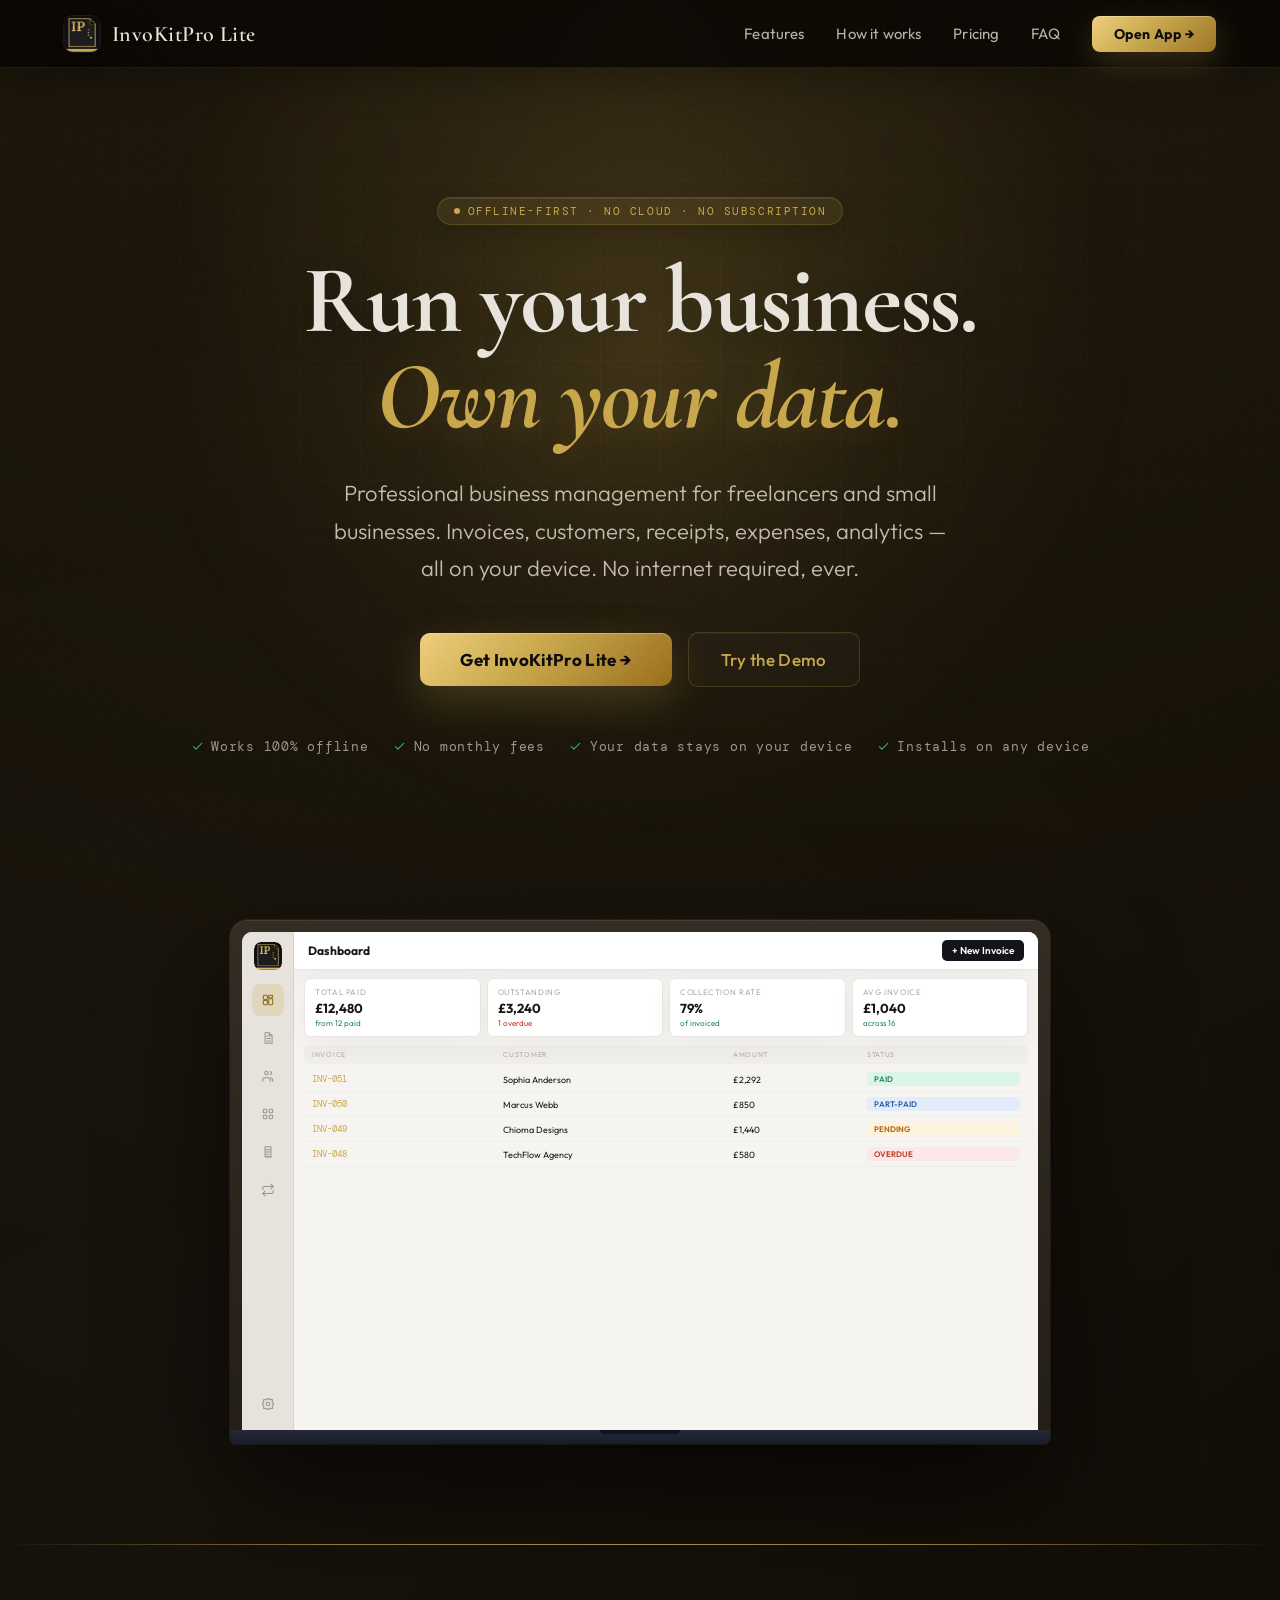
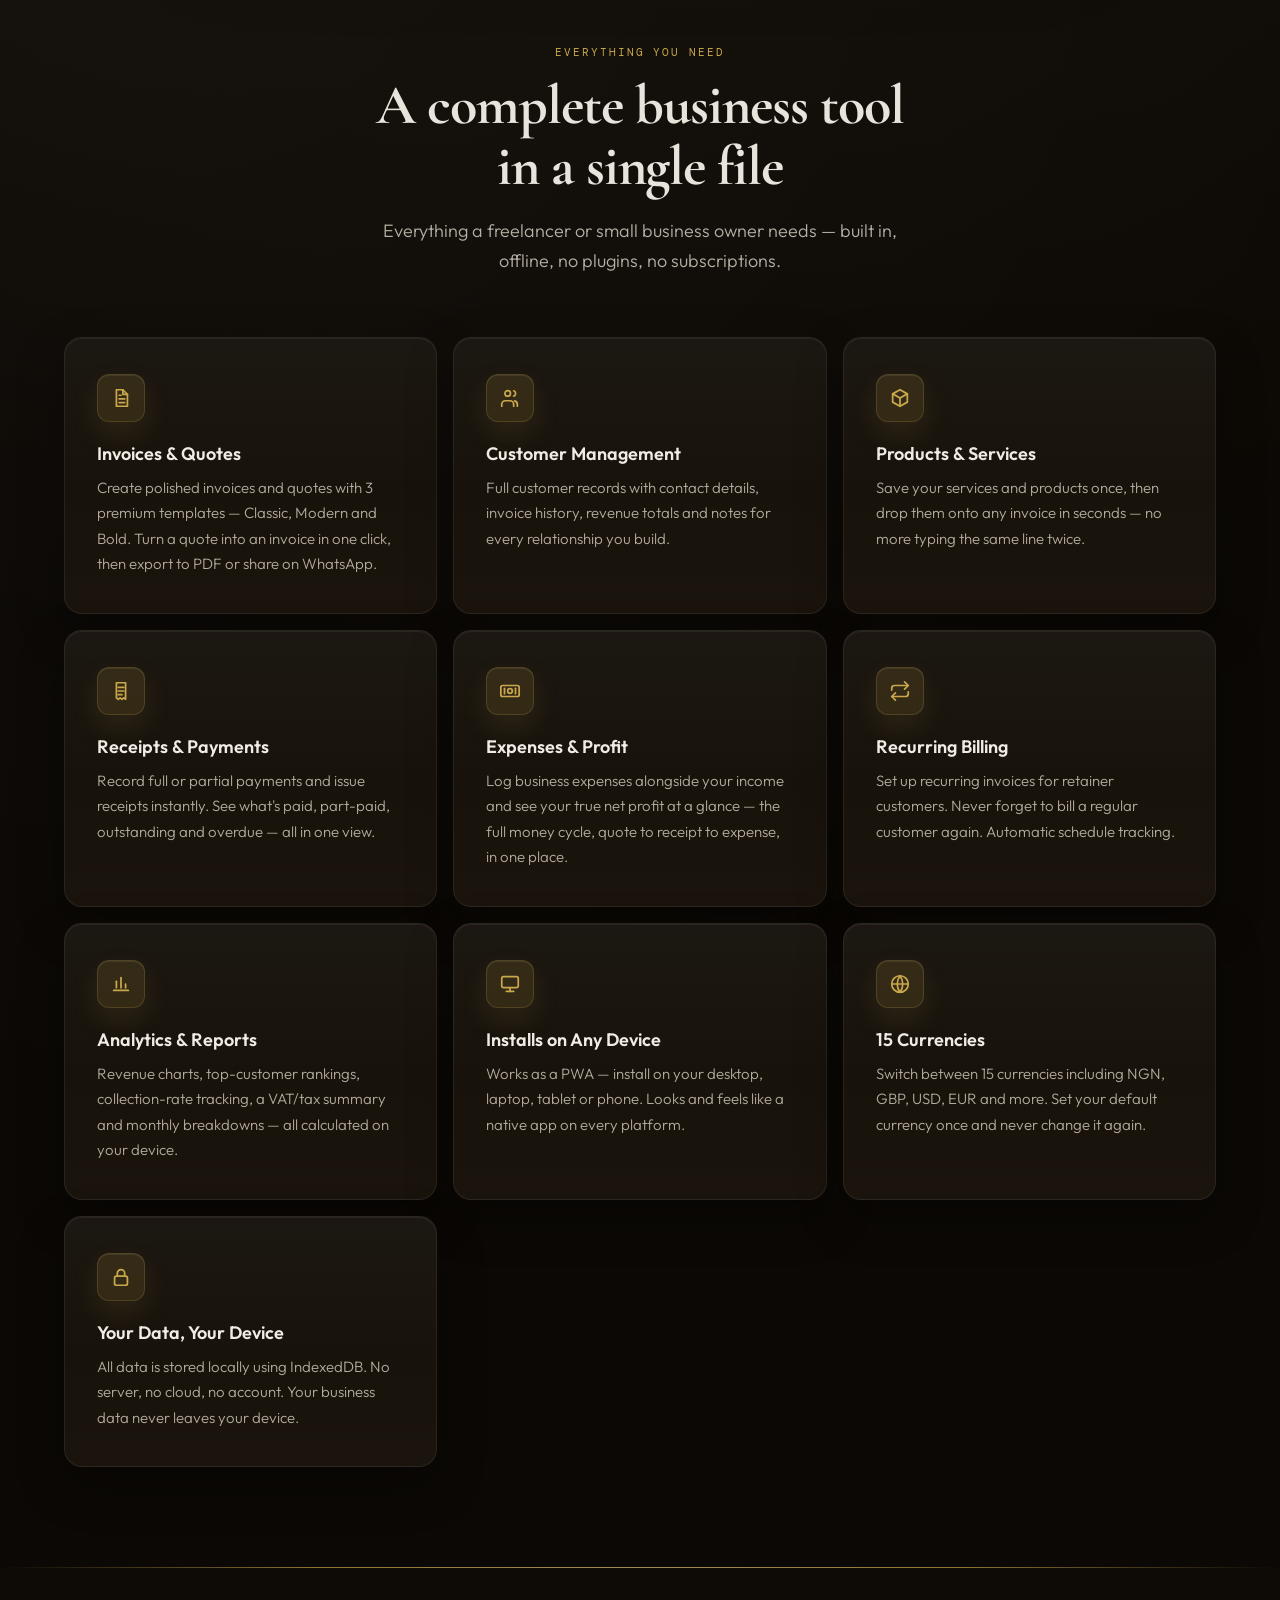
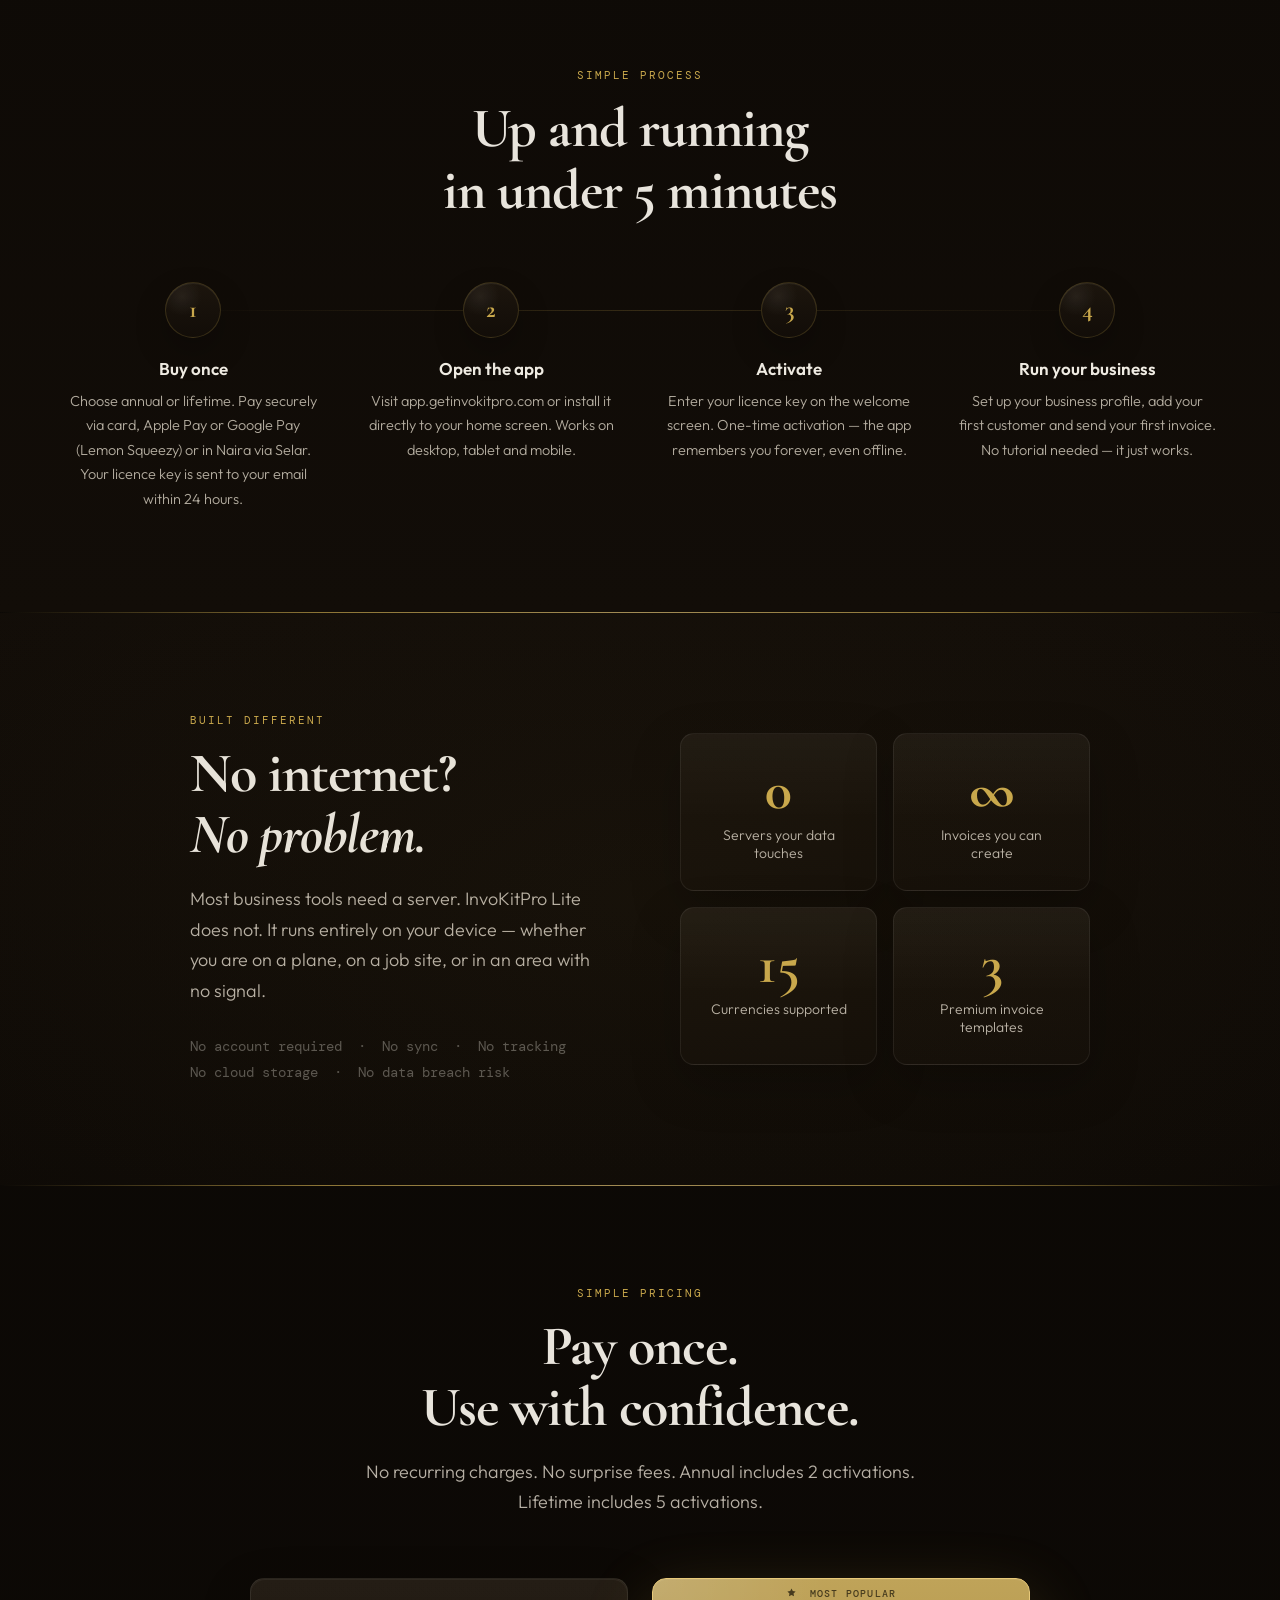
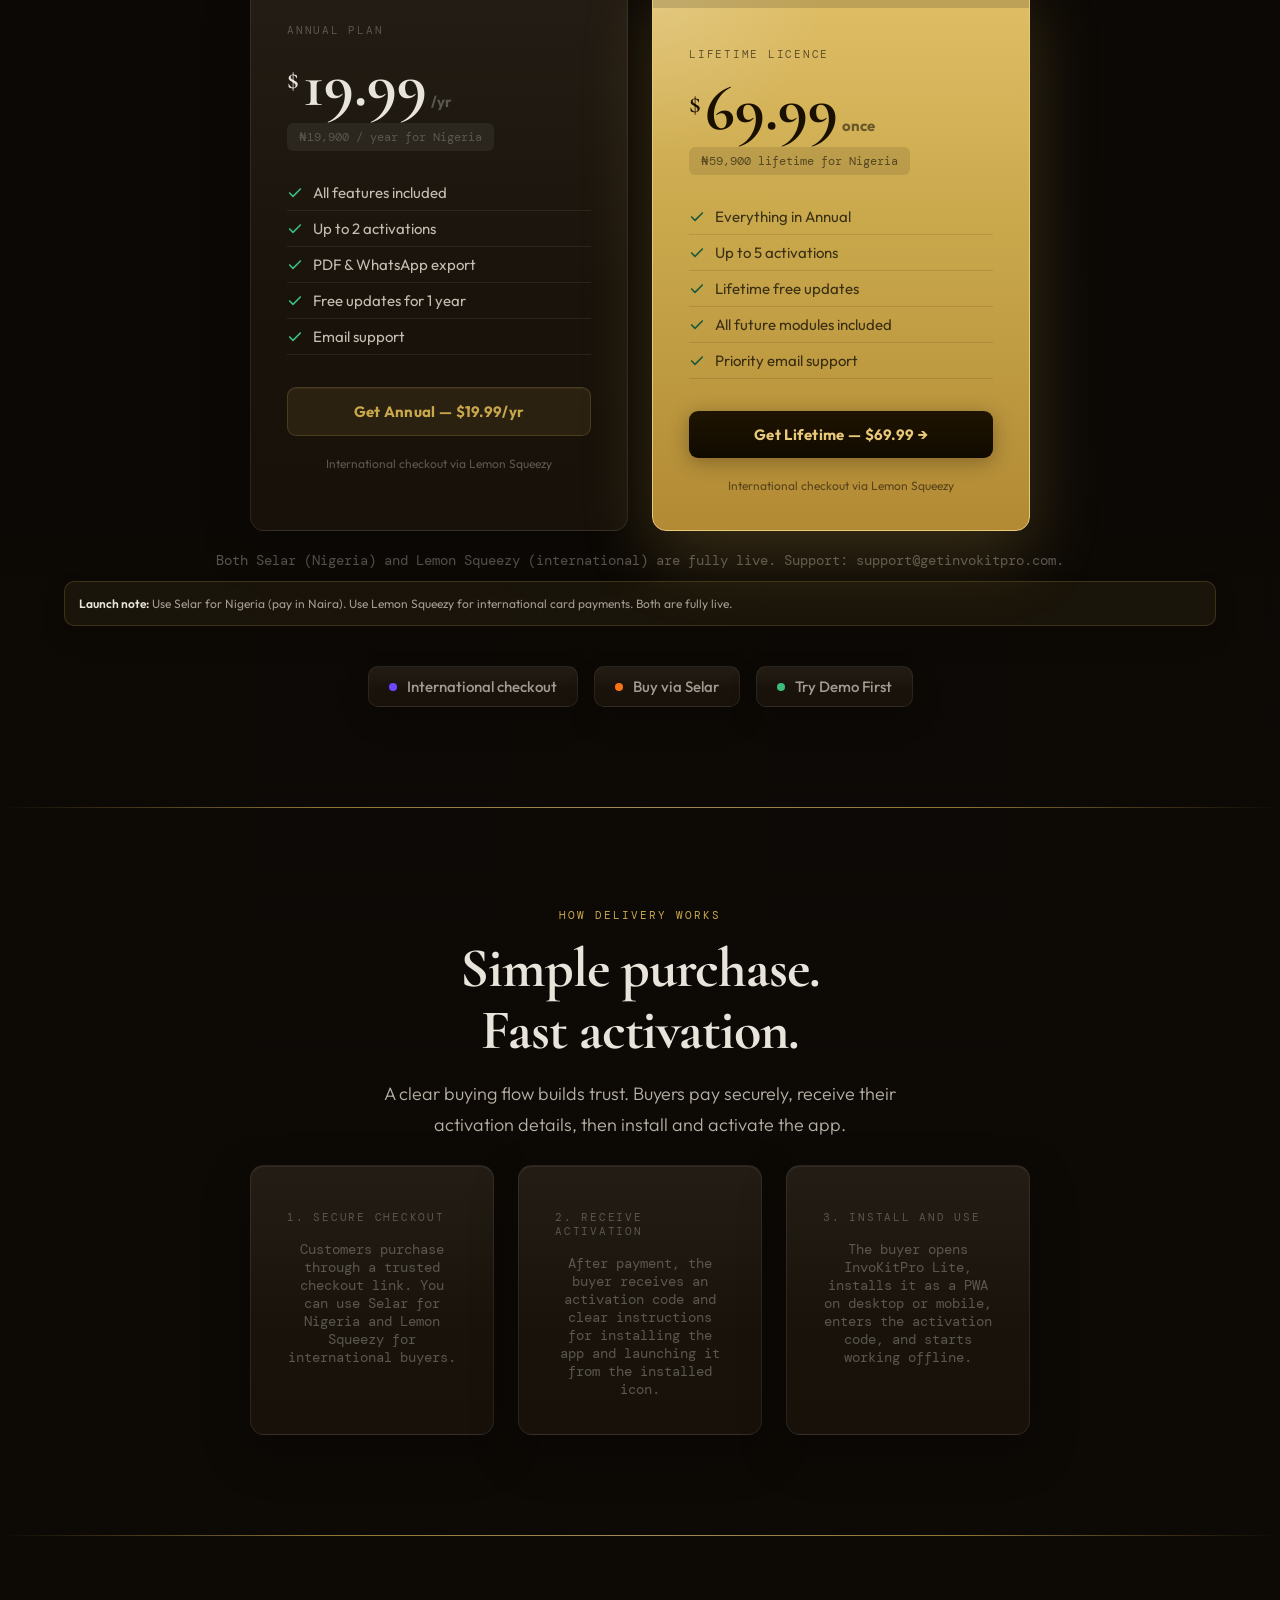
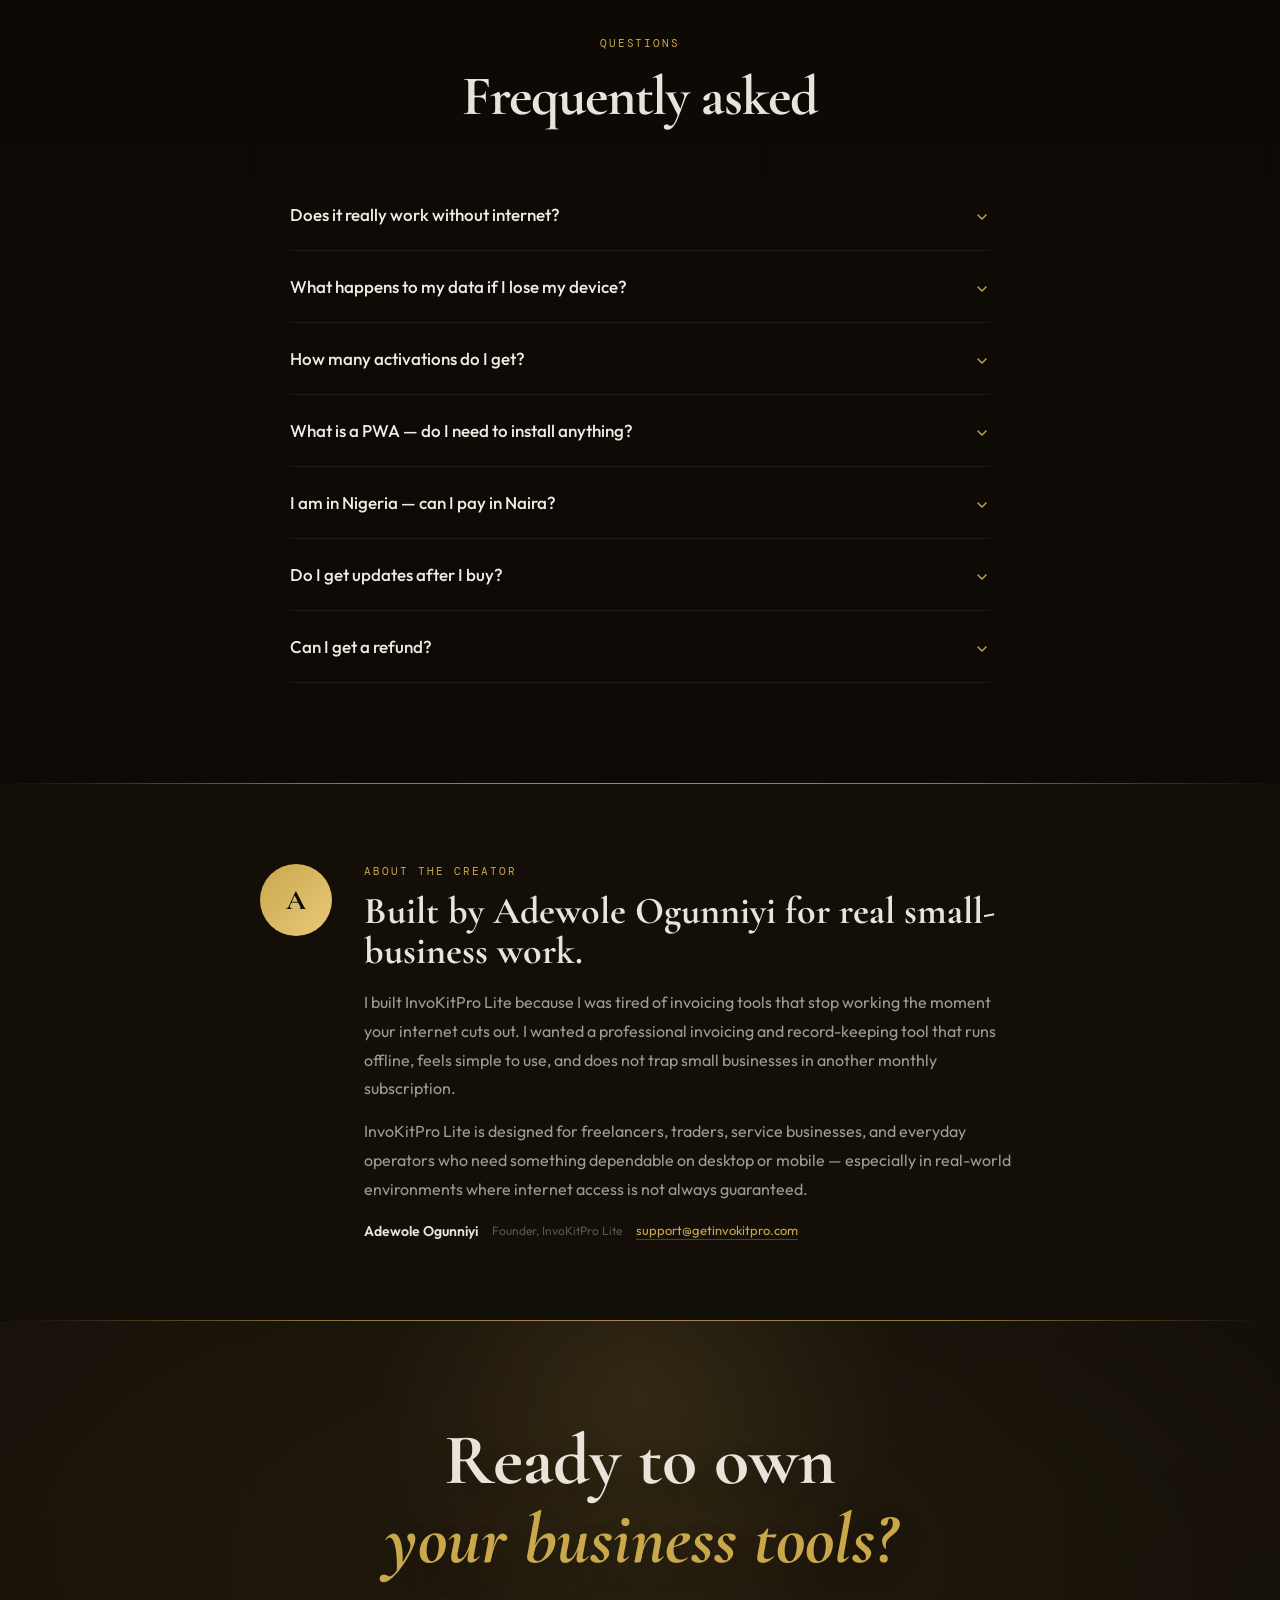
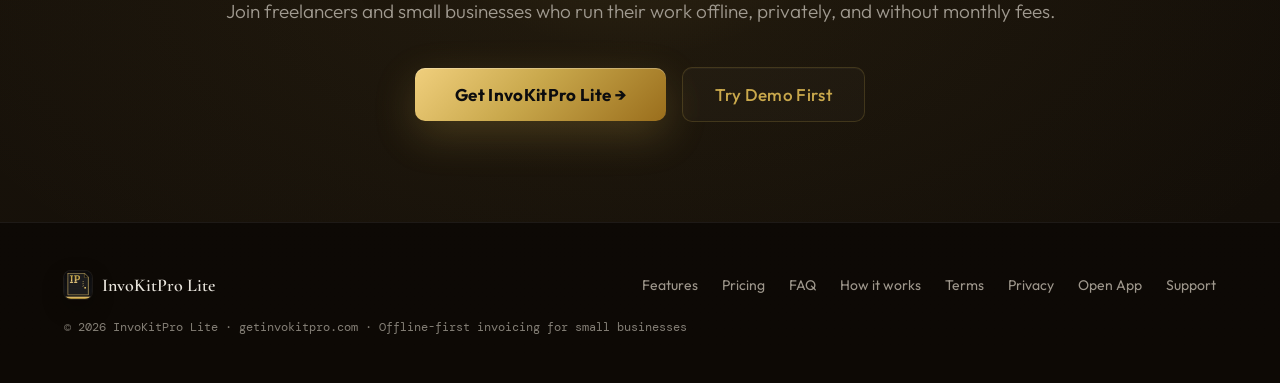
==== commit 5aab724e: "landing: deepen warm palette + stronger gold glow Push the espresso base darker/warmer (--navy #0d0b" ====
--- a/index.html
+++ b/index.html
@@ -24,13 +24,13 @@
 :root{
   --gold:#c9a84c;
   --gold2:#e8c97a;
-  --gold-dim:rgba(201,168,76,0.12);
-  --gold-glow:rgba(201,168,76,0.25);
-  --navy:#0d0b0a;
-  --navy2:#14110f;
-  --navy3:#181410;
-  --surface:#1c1712;
-  --surface2:#221c16;
+  --gold-dim:rgba(201,168,76,0.14);
+  --gold-glow:rgba(201,168,76,0.34);
+  --navy:#0b0805;
+  --navy2:#130e08;
+  --navy3:#18120a;
+  --surface:#1c150c;
+  --surface2:#241b10;
   --border:rgba(255,255,255,0.07);
   --border2:rgba(201,168,76,0.2);
   --text:#e8e4dc;
@@ -655,14 +655,14 @@
 
 body{
   background:
-    radial-gradient(circle at 50% -10%, rgba(201,168,76,0.13), transparent 32%),
-    radial-gradient(circle at 12% 18%, rgba(255,255,255,0.025), transparent 18%),
-    linear-gradient(180deg,#0b0908 0%, #0d0b0a 28%, #100d0a 100%);
+    radial-gradient(circle at 50% -10%, rgba(201,168,76,0.16), transparent 34%),
+    radial-gradient(circle at 12% 18%, rgba(255,255,255,0.022), transparent 18%),
+    linear-gradient(180deg,#080503 0%, #0b0805 28%, #0e0a06 100%);
   color:var(--text);
 }
 
 nav{
-  background:rgba(12,10,8,0.80);
+  background:rgba(10,7,4,0.82);
   border-bottom:1px solid rgba(255,255,255,0.08);
   box-shadow:0 12px 40px rgba(0,0,0,0.28);
 }
@@ -687,7 +687,7 @@
 }
 .hero-glow{
   width:1040px;height:1040px;
-  background:radial-gradient(ellipse at center, rgba(201,168,76,0.13) 0%, rgba(201,168,76,0.04) 34%, transparent 68%);
+  background:radial-gradient(ellipse at center, rgba(201,168,76,0.18) 0%, rgba(201,168,76,0.05) 34%, transparent 68%);
   filter:blur(2px);
 }
 .hero-eyebrow{
@@ -729,7 +729,7 @@
 
 .mockup-section{padding-top:20px;}
 .device-laptop{
-  background:linear-gradient(180deg,#34302a 0%, #26221b 100%);
+  background:linear-gradient(180deg,#332d24 0%, #241e16 100%);
   box-shadow:0 48px 120px rgba(0,0,0,0.62), 0 0 0 1px rgba(255,255,255,0.08), inset 0 1px 0 rgba(255,255,255,0.08);
 }
 .device-screen{
@@ -758,7 +758,7 @@
   border-radius:18px;
   background:
     linear-gradient(180deg, rgba(255,255,255,0.03), transparent 55%),
-    linear-gradient(180deg, #16130f 0%, #1a1611 100%);
+    linear-gradient(180deg, #15100a 0%, #1a140c 100%);
   box-shadow:var(--shadow-soft);
 }
 .feature-card::after{
@@ -771,7 +771,7 @@
 .feature-card:hover{
   background:
     linear-gradient(180deg, rgba(255,255,255,0.05), transparent 58%),
-    linear-gradient(180deg, #1c1712 0%, #201a13 100%);
+    linear-gradient(180deg, #1d160d 0%, #241b10 100%);
   transform:translateY(-3px);
 }
 .feature-icon{
@@ -782,12 +782,12 @@
 
 .how-section{
   background:
-    linear-gradient(180deg, #100d0a 0%, #14100c 100%);
+    linear-gradient(180deg, #0e0a06 0%, #120d08 100%);
 }
 .step-num{
   background:
     radial-gradient(circle at 30% 25%, rgba(255,255,255,0.06), transparent 35%),
-    linear-gradient(180deg,#1b1611 0%, #14100c 100%);
+    linear-gradient(180deg,#1c150d 0%, #120d08 100%);
   box-shadow:0 14px 32px rgba(0,0,0,0.22), inset 0 1px 0 rgba(255,255,255,0.06);
 }
 .step-title{color:#f0ece3;}
@@ -795,12 +795,12 @@
 
 .offline-section{
   background:
-    linear-gradient(180deg,#14110c 0%, #100d0a 100%);
+    linear-gradient(180deg,#120d08 0%, #0e0a06 100%);
 }
 .offline-stat{
   background:
     linear-gradient(180deg, rgba(255,255,255,0.03), transparent 55%),
-    linear-gradient(180deg, #18140f 0%, #14100c 100%);
+    linear-gradient(180deg, #17110a 0%, #120d08 100%);
   box-shadow:var(--shadow-soft);
 }
 .offline-stat-label{color:#b9b2a7;}
@@ -808,7 +808,7 @@
 .pricing-card{
   background:
     linear-gradient(180deg, rgba(255,255,255,0.035), transparent 58%),
-    linear-gradient(180deg, #1b1611 0%, #17130e 100%);
+    linear-gradient(180deg, #1c150c 0%, #17110a 100%);
   box-shadow:var(--shadow-soft);
   border:1px solid rgba(255,255,255,0.08);
 }
@@ -846,7 +846,7 @@
 .platform-badge{
   background:
     linear-gradient(180deg, rgba(255,255,255,0.03), transparent 55%),
-    linear-gradient(180deg, #1b1611 0%, #17120d 100%);
+    linear-gradient(180deg, #1c150c 0%, #17110a 100%);
   box-shadow:0 12px 28px rgba(0,0,0,0.18);
 }
 .platform-badge:hover{
@@ -1433,10 +1433,10 @@
   const refreshNav = () => {
     if (window.scrollY > 14) {
       nav.style.borderBottomColor = 'rgba(255,255,255,0.11)';
-      nav.style.background = 'rgba(12,10,8,0.94)';
+      nav.style.background = 'rgba(10,7,4,0.95)';
     } else {
       nav.style.borderBottomColor = 'rgba(255,255,255,0.07)';
-      nav.style.background = 'rgba(12,10,8,0.86)';
+      nav.style.background = 'rgba(10,7,4,0.87)';
     }
   };
   refreshNav();
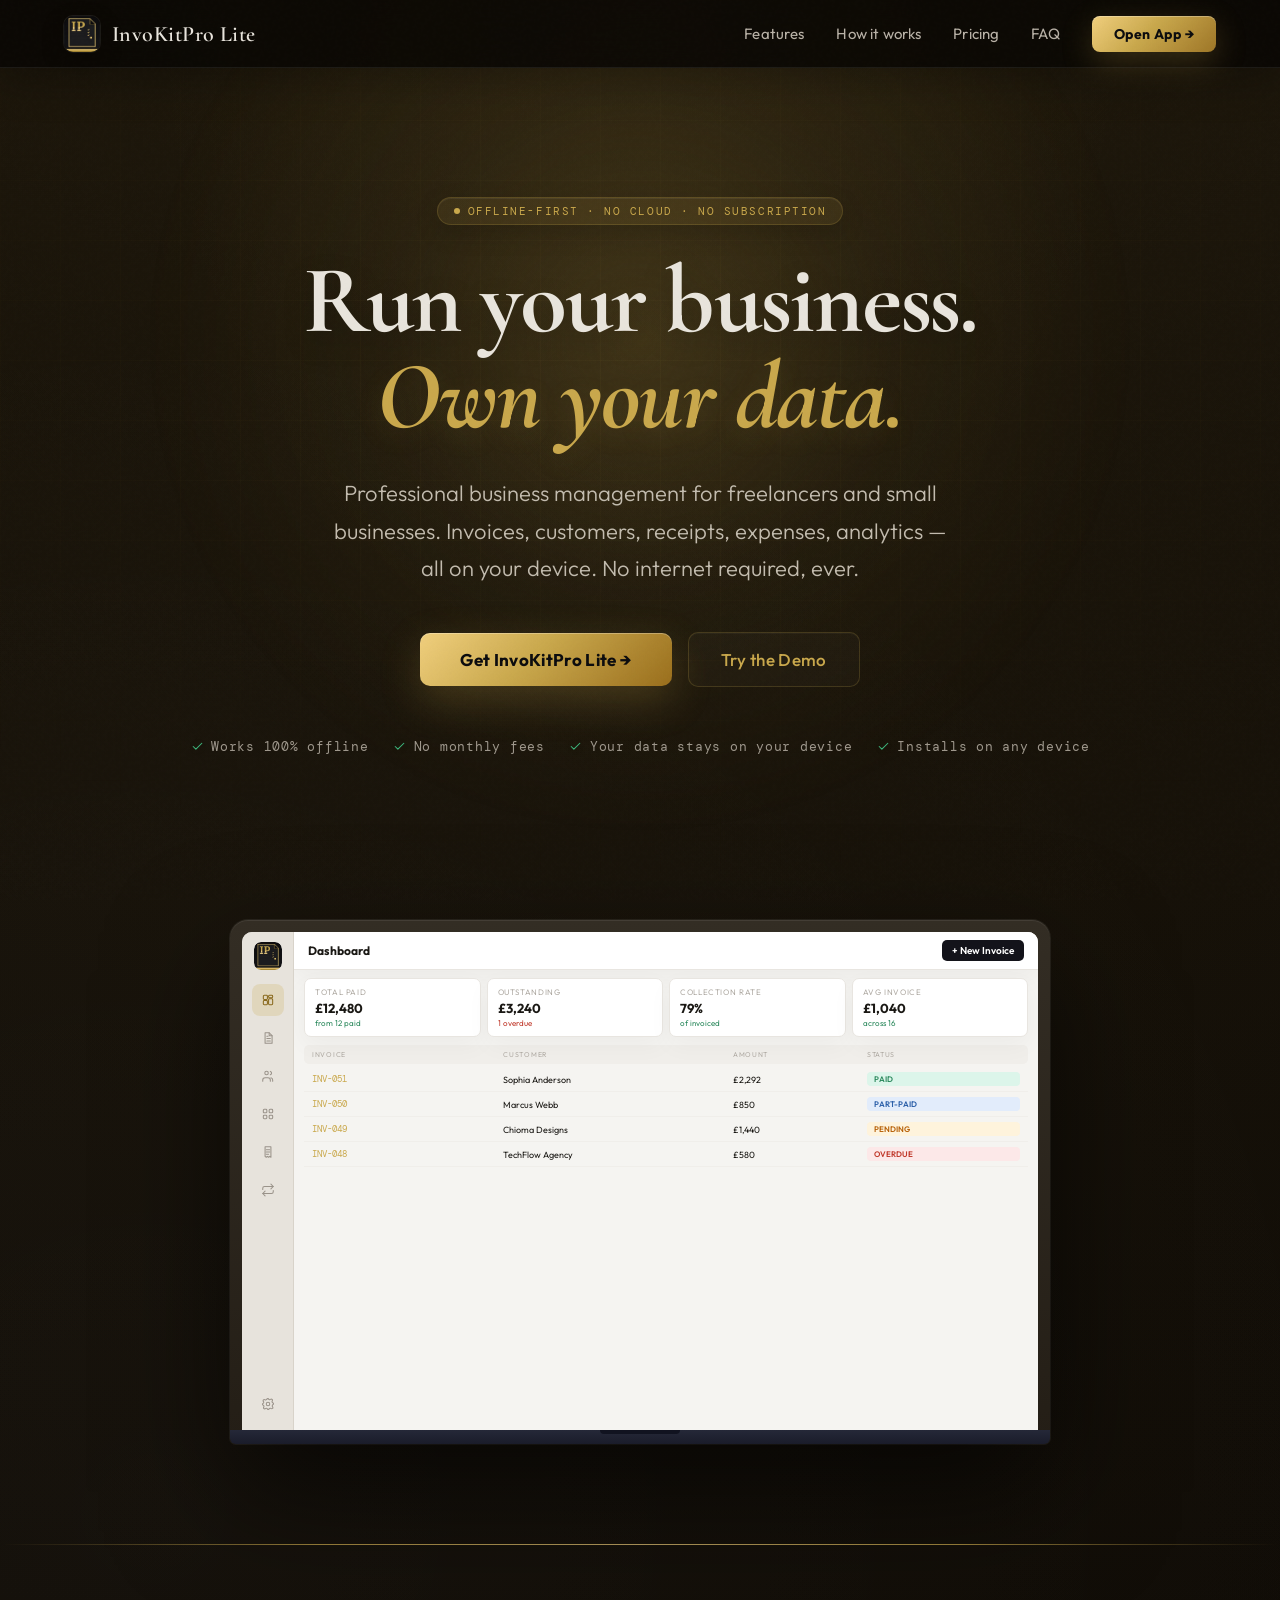
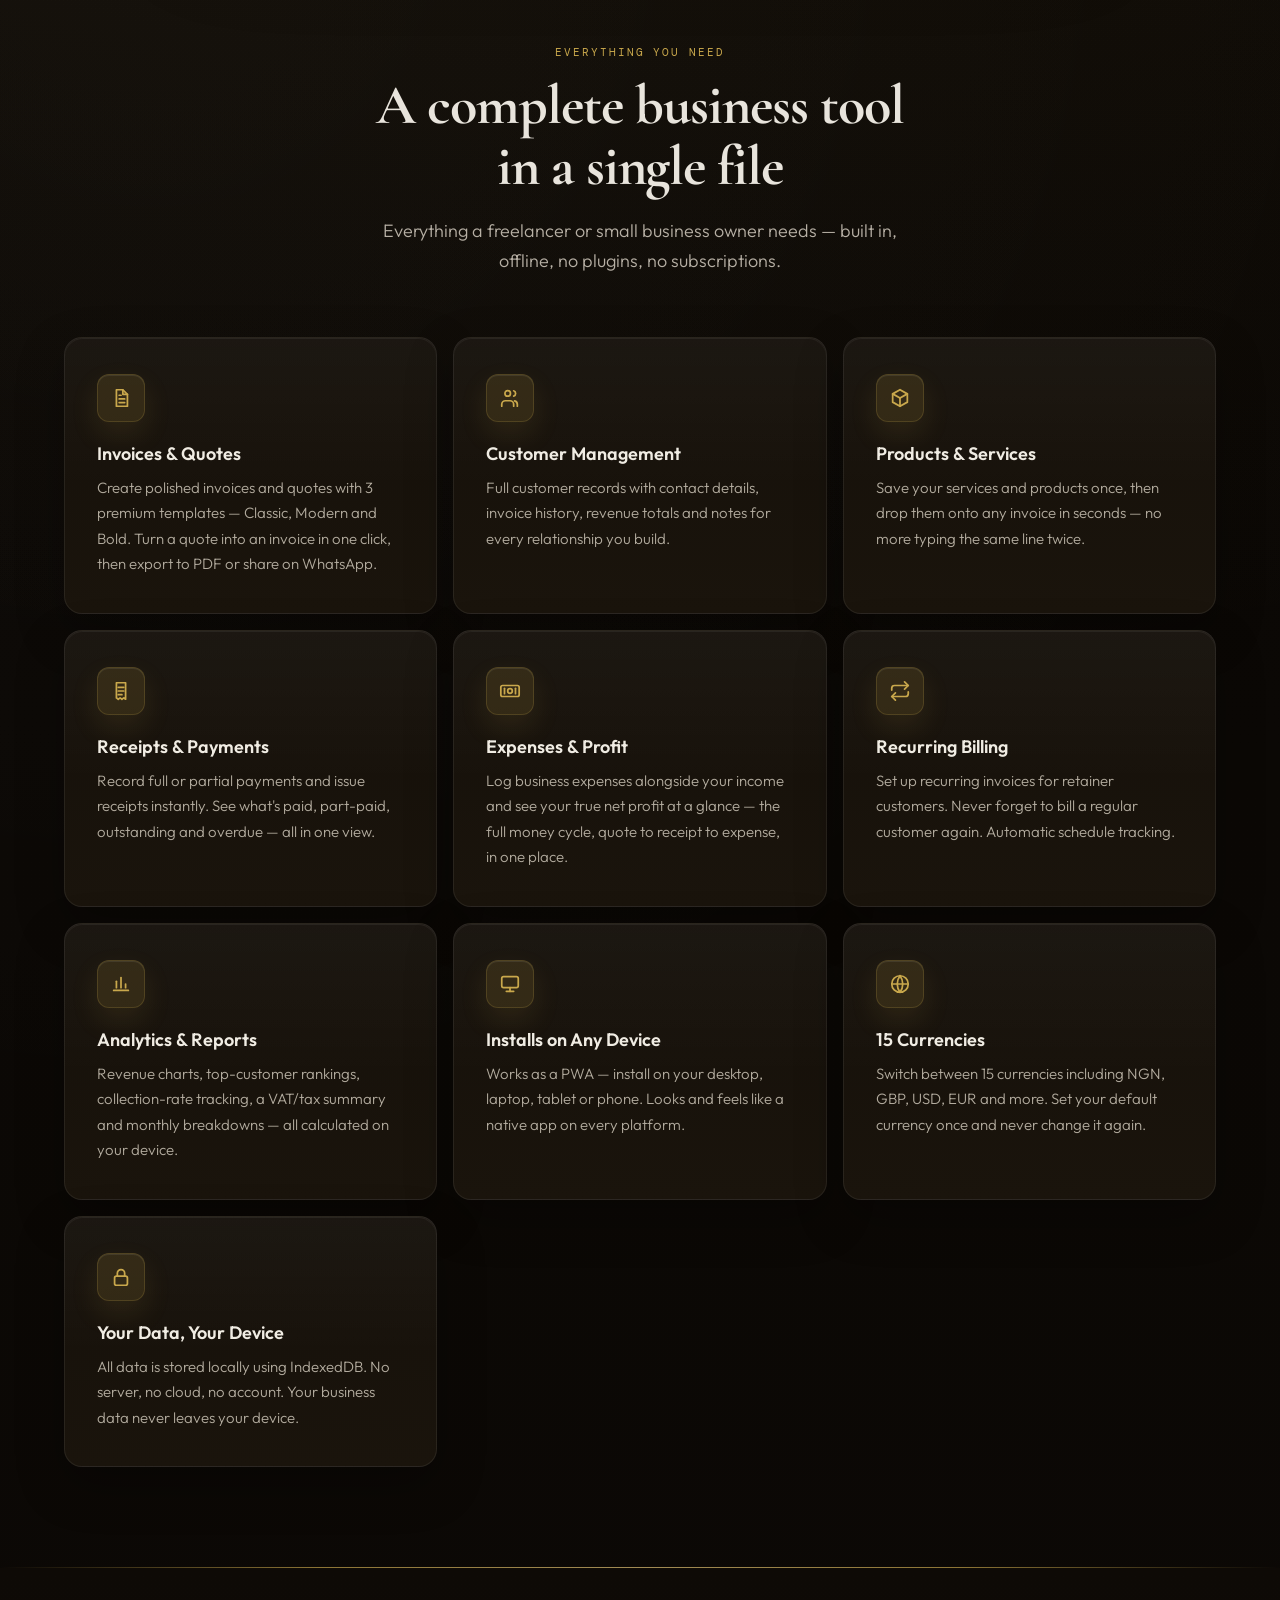
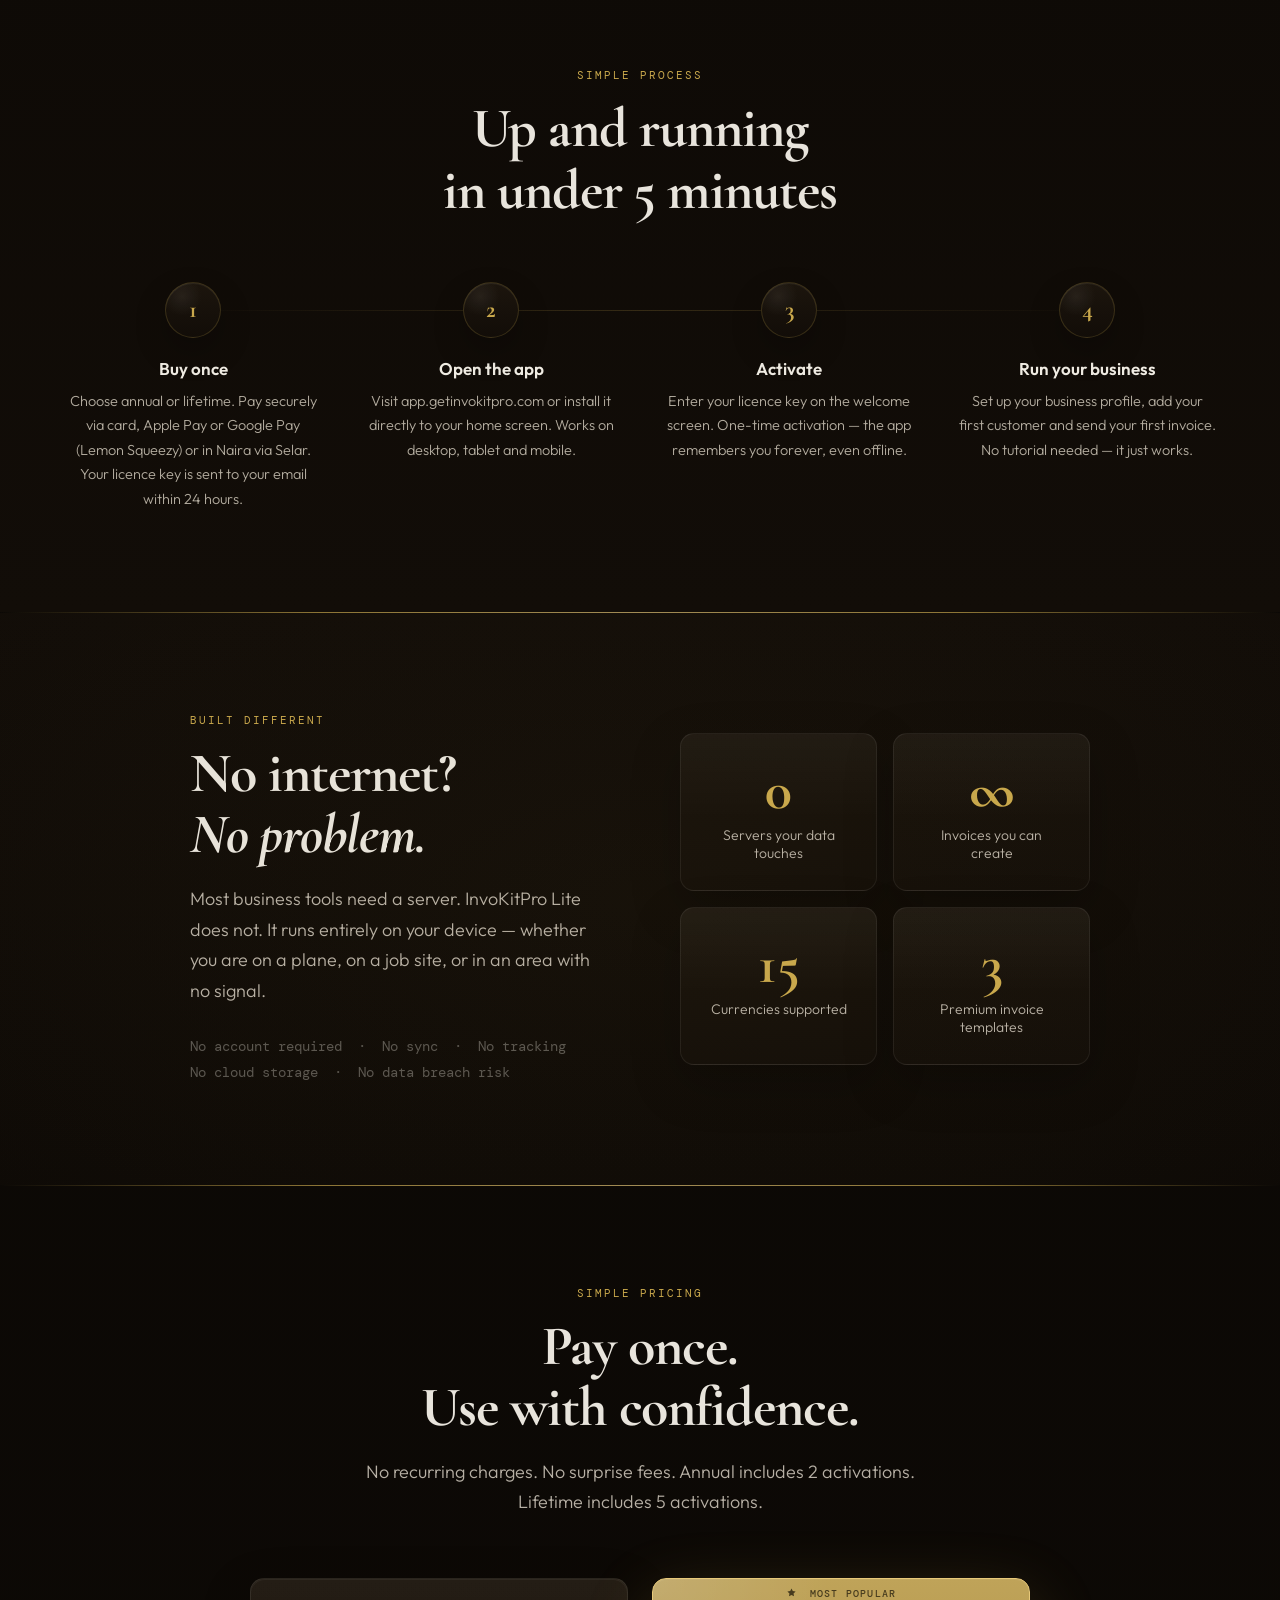
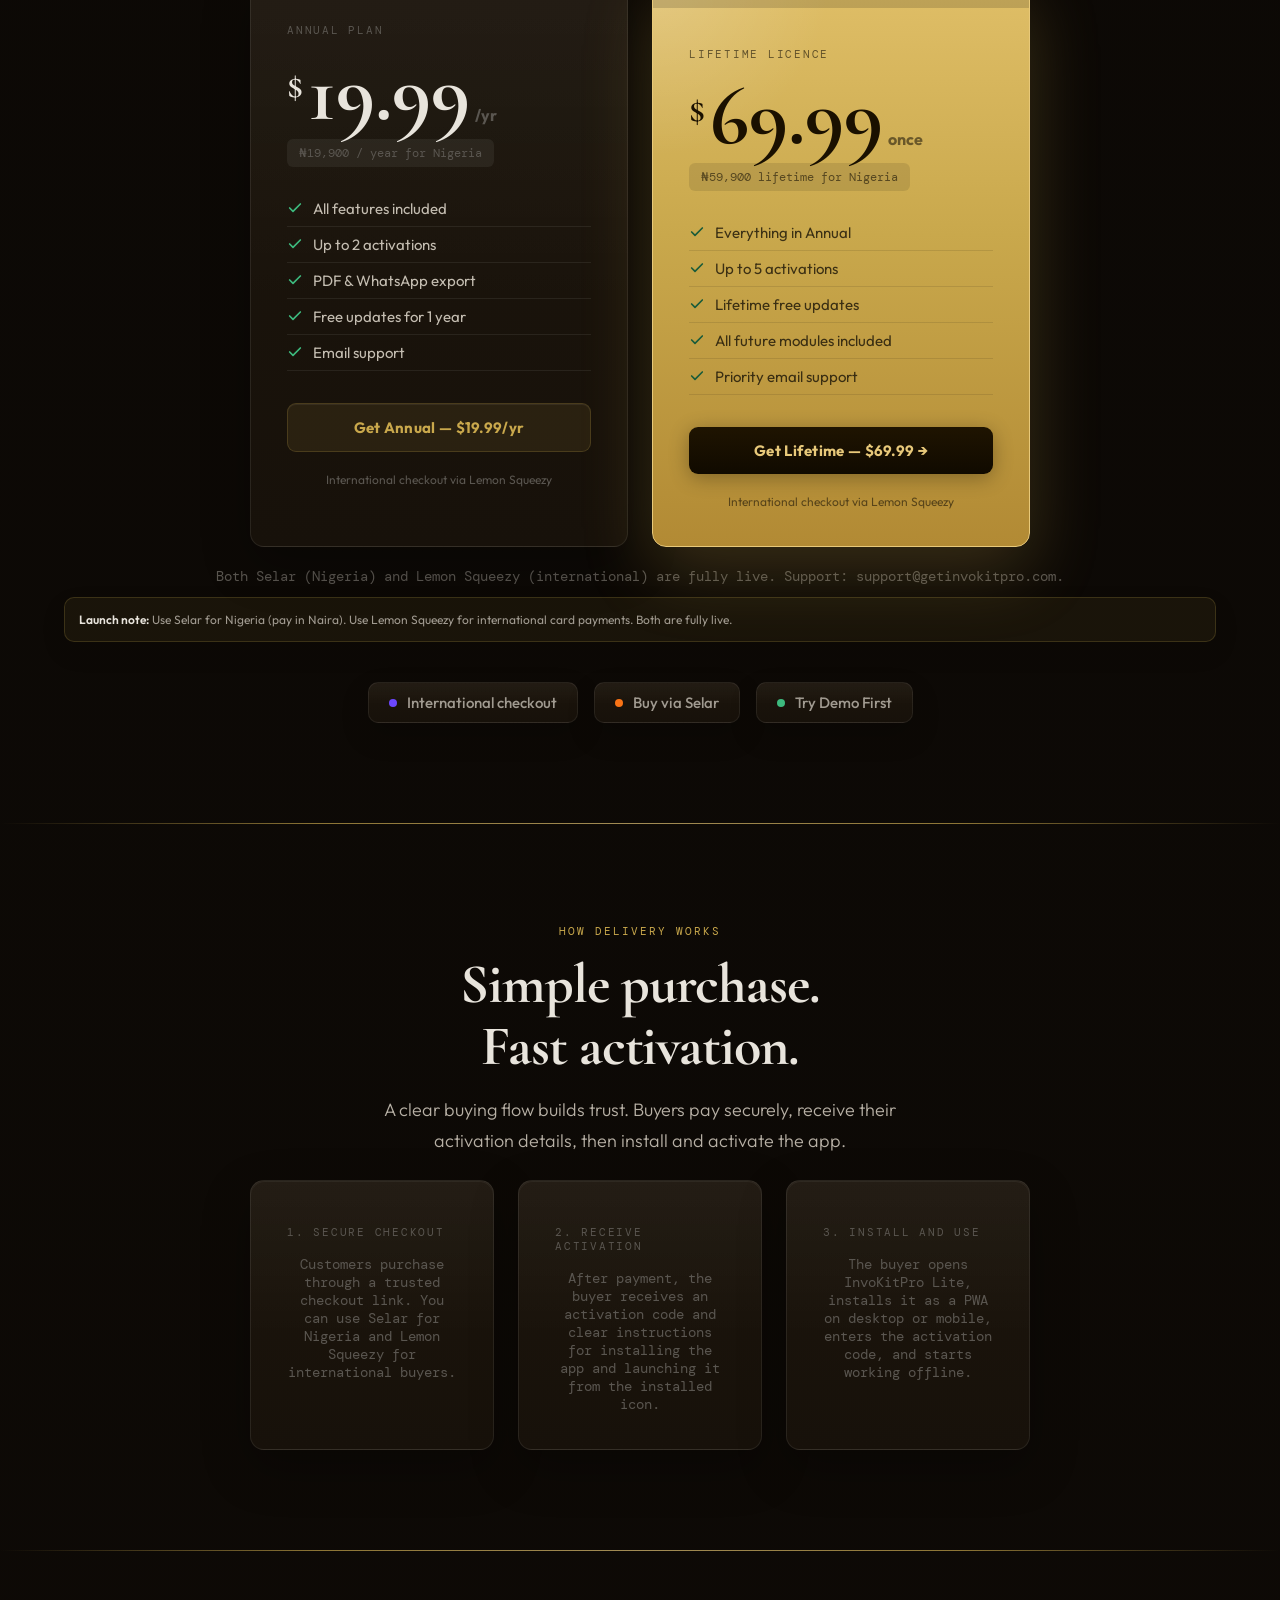
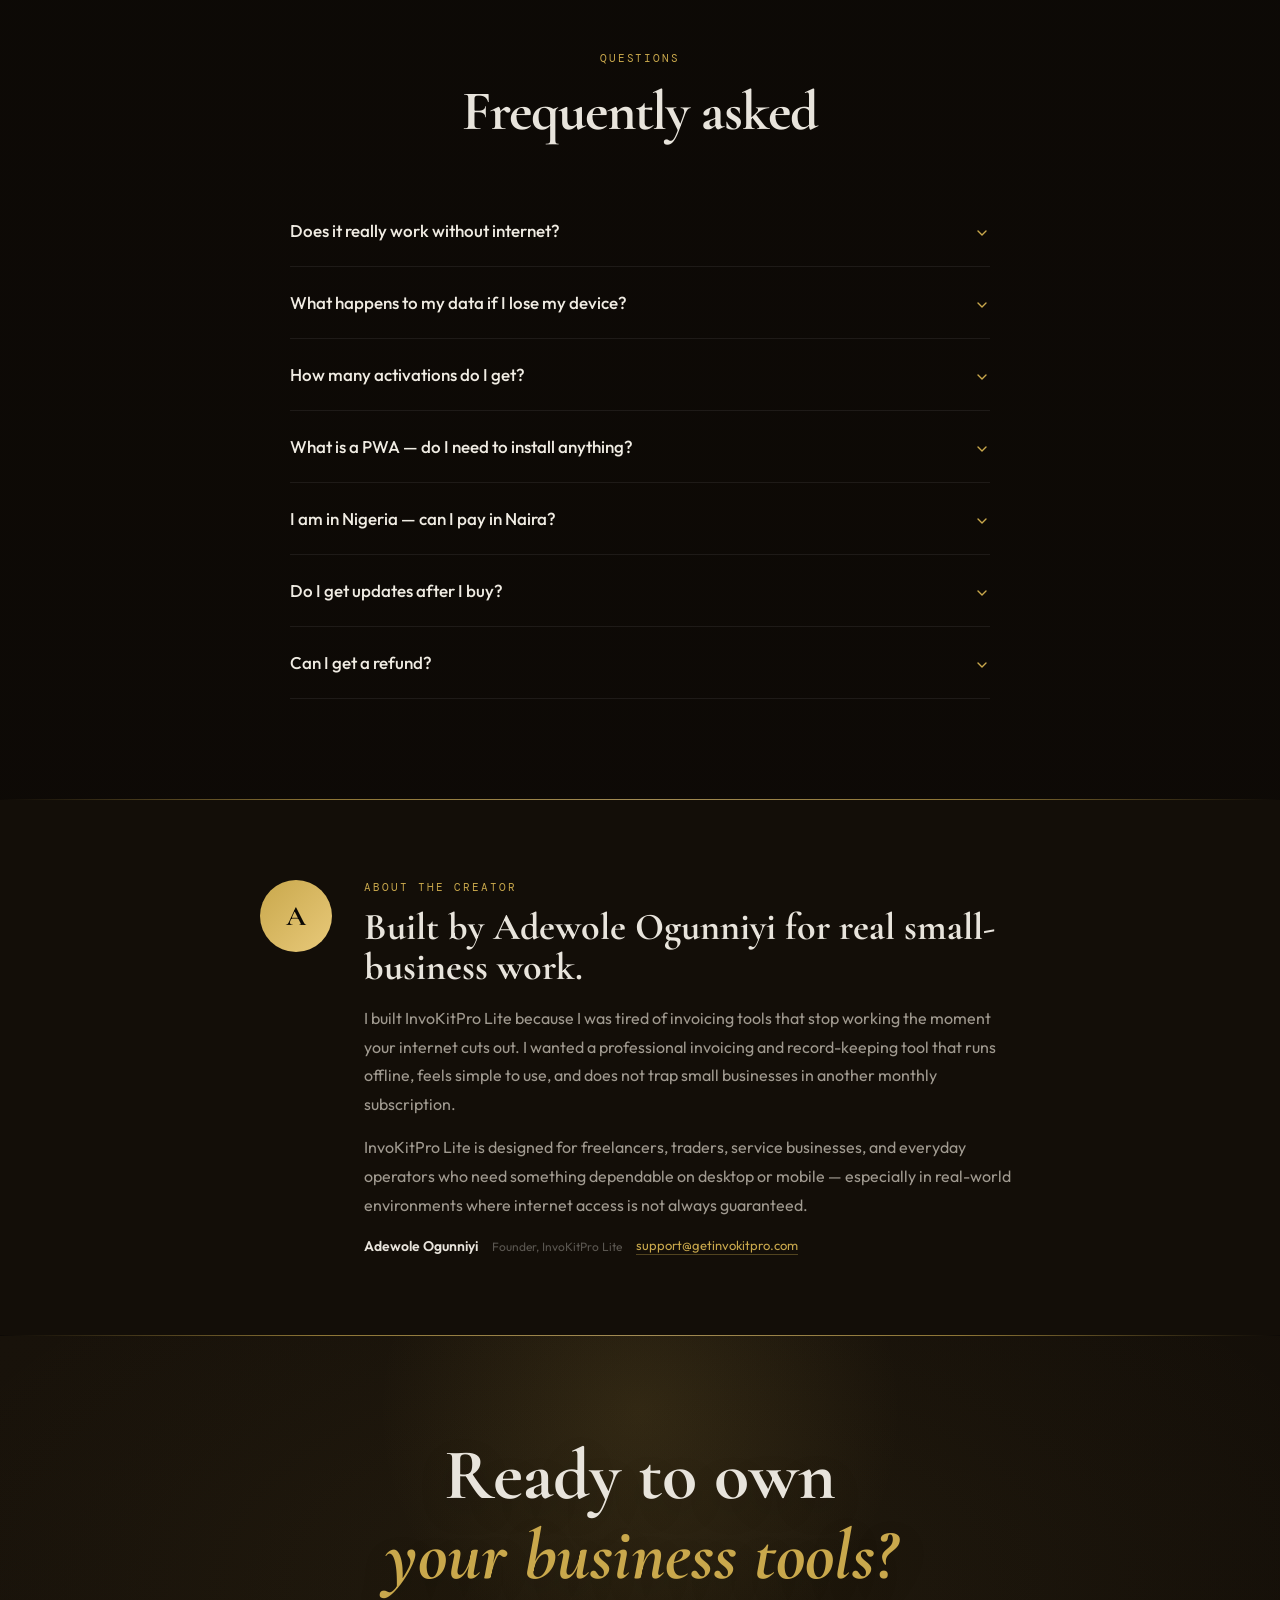
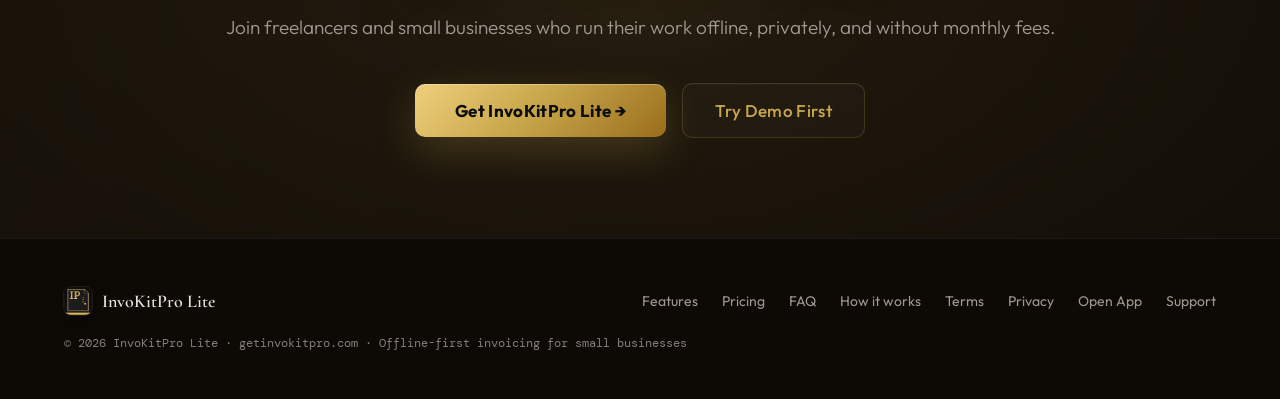
==== commit efa7aad7: "landing: warm palette on aux pages + bigger pricing + mobile fix - privacy/terms: recolor cool blue/" ====
--- a/index.html
+++ b/index.html
@@ -399,15 +399,15 @@
 .pricing-card.featured .pricing-plan{color:rgba(20,15,5,0.6);}
 .pricing-amount{
   font-family:'Cormorant Garamond',serif;
-  font-size:64px;font-weight:700;line-height:1;
+  font-size:84px;font-weight:700;line-height:0.95;
   color:var(--text);
-  display:flex;align-items:flex-start;gap:4px;
+  display:flex;align-items:flex-start;gap:5px;
 }
 .pricing-card.featured .pricing-amount{color:#1a1000;}
-.pricing-currency{font-size:28px;margin-top:12px;font-weight:600;}
+.pricing-currency{font-size:38px;margin-top:14px;font-weight:600;}
 .pricing-period{
-  font-family:'Outfit',sans-serif;font-size:15px;
-  color:var(--text3);margin-top:14px;align-self:flex-end;margin-bottom:8px;
+  font-family:'Outfit',sans-serif;font-size:16px;
+  color:var(--text3);margin-top:14px;align-self:flex-end;margin-bottom:10px;
 }
 .pricing-card.featured .pricing-period{color:rgba(20,15,5,0.55);}
 .pricing-ngn{
@@ -569,6 +569,7 @@
   .nav-mobile-cta{display:block;}
   nav{padding:0 5%;}
   .pricing-grid{grid-template-columns:1fr;}
+  #delivery .pricing-grid{grid-template-columns:1fr !important;}
   .offline-inner{grid-template-columns:1fr;}
   .steps::before{display:none;}
   footer{flex-direction:column;text-align:center;}
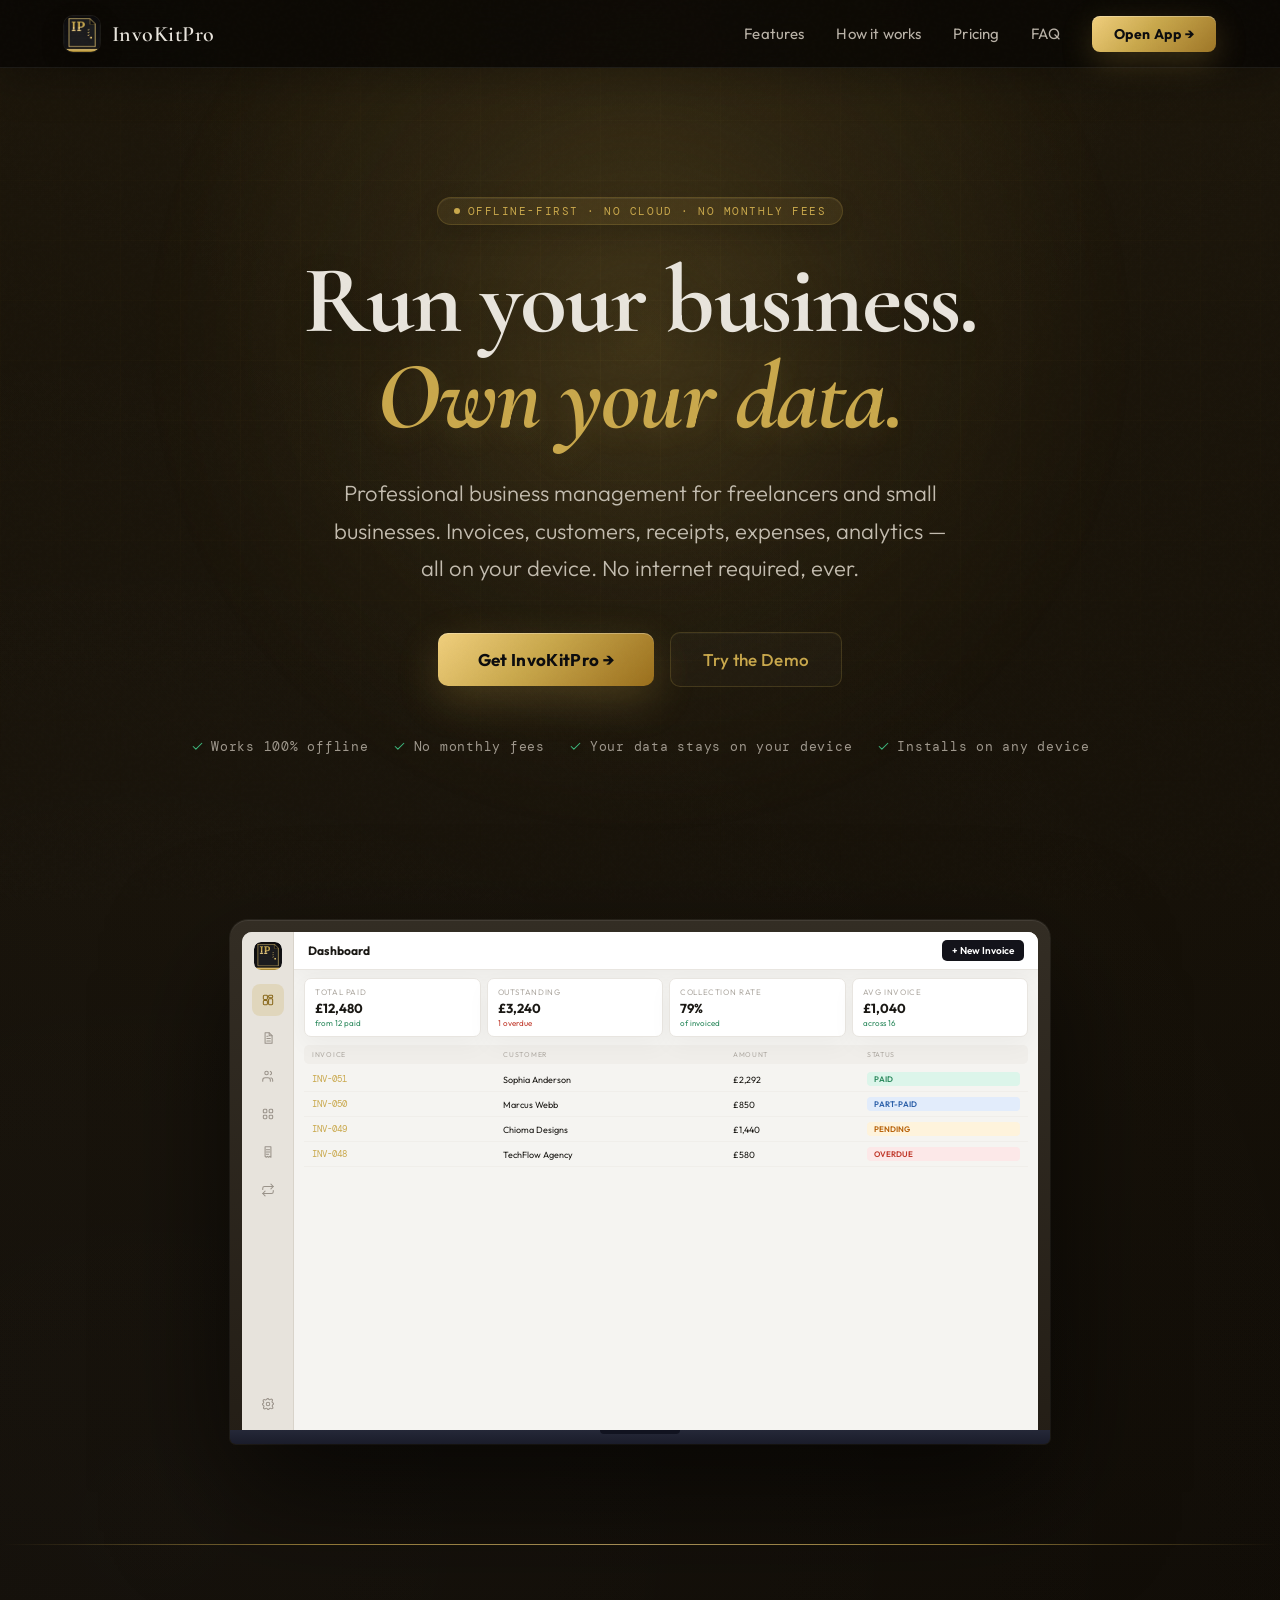
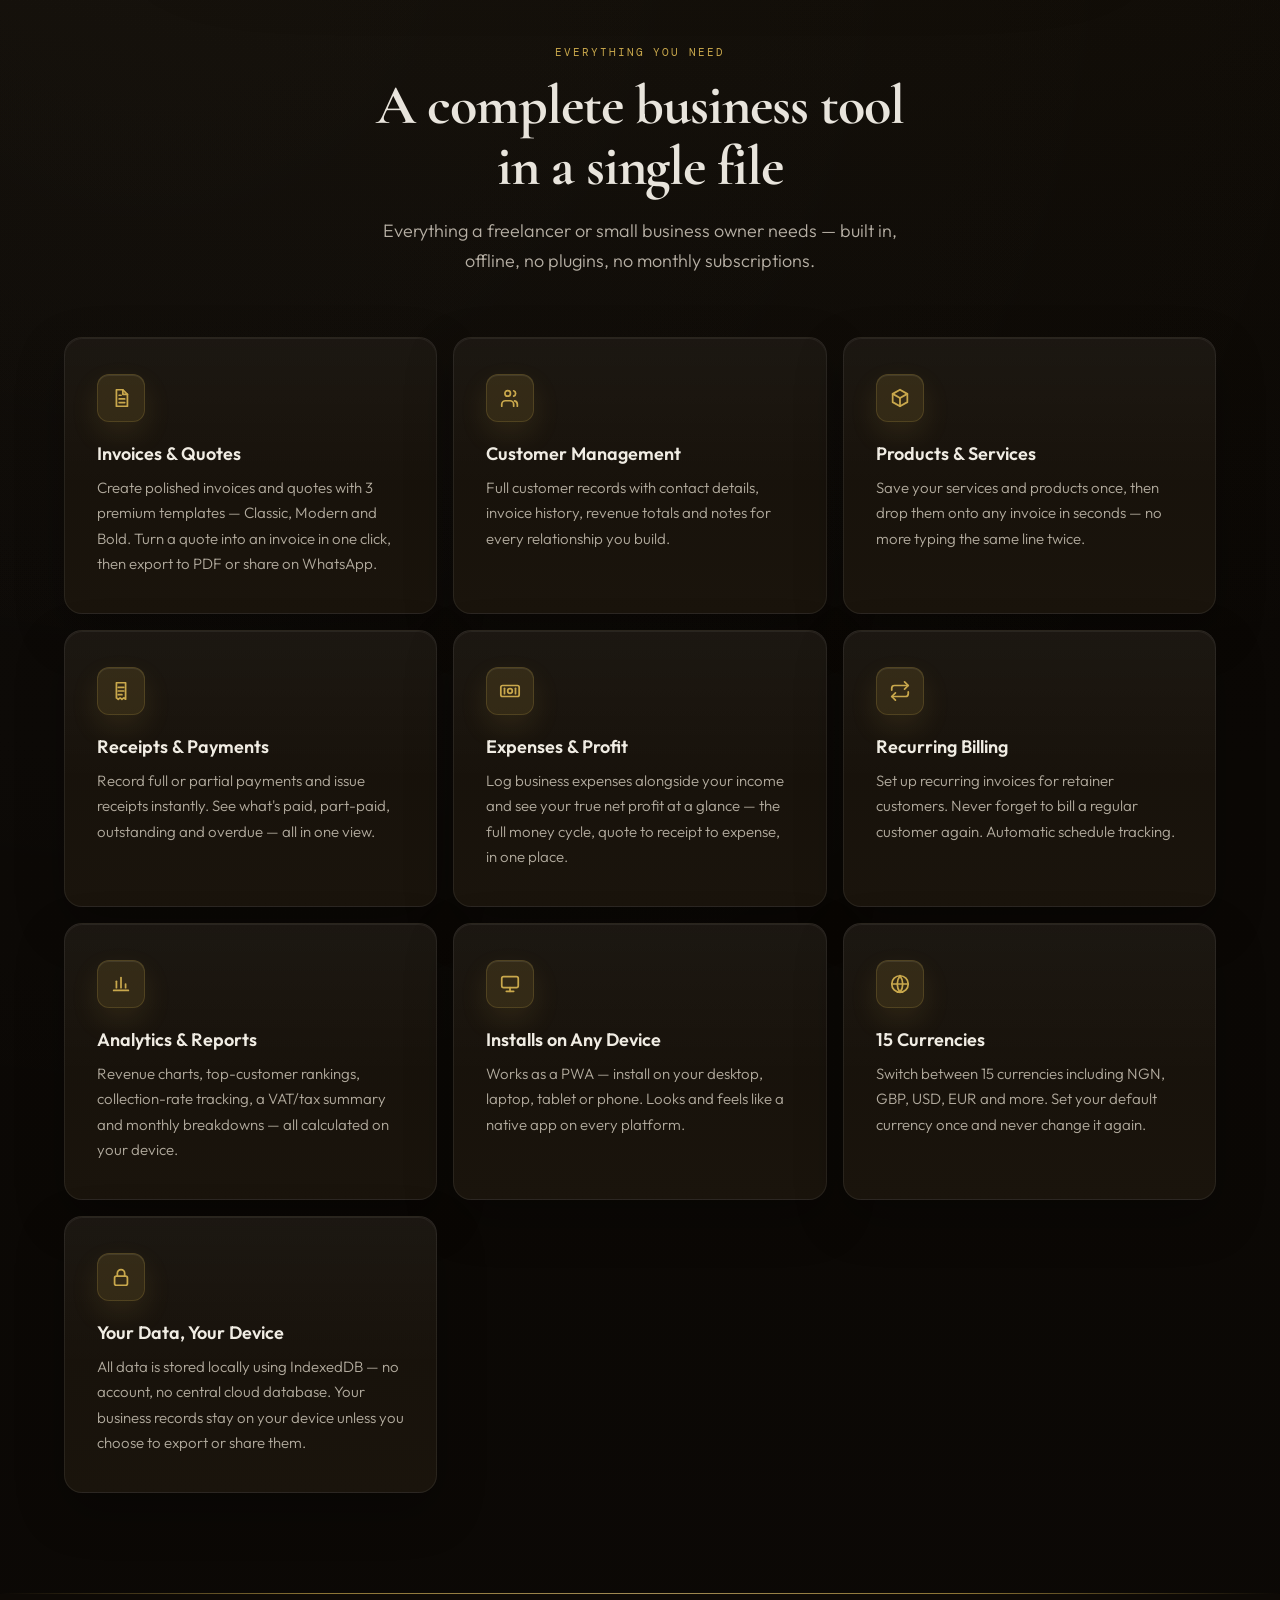
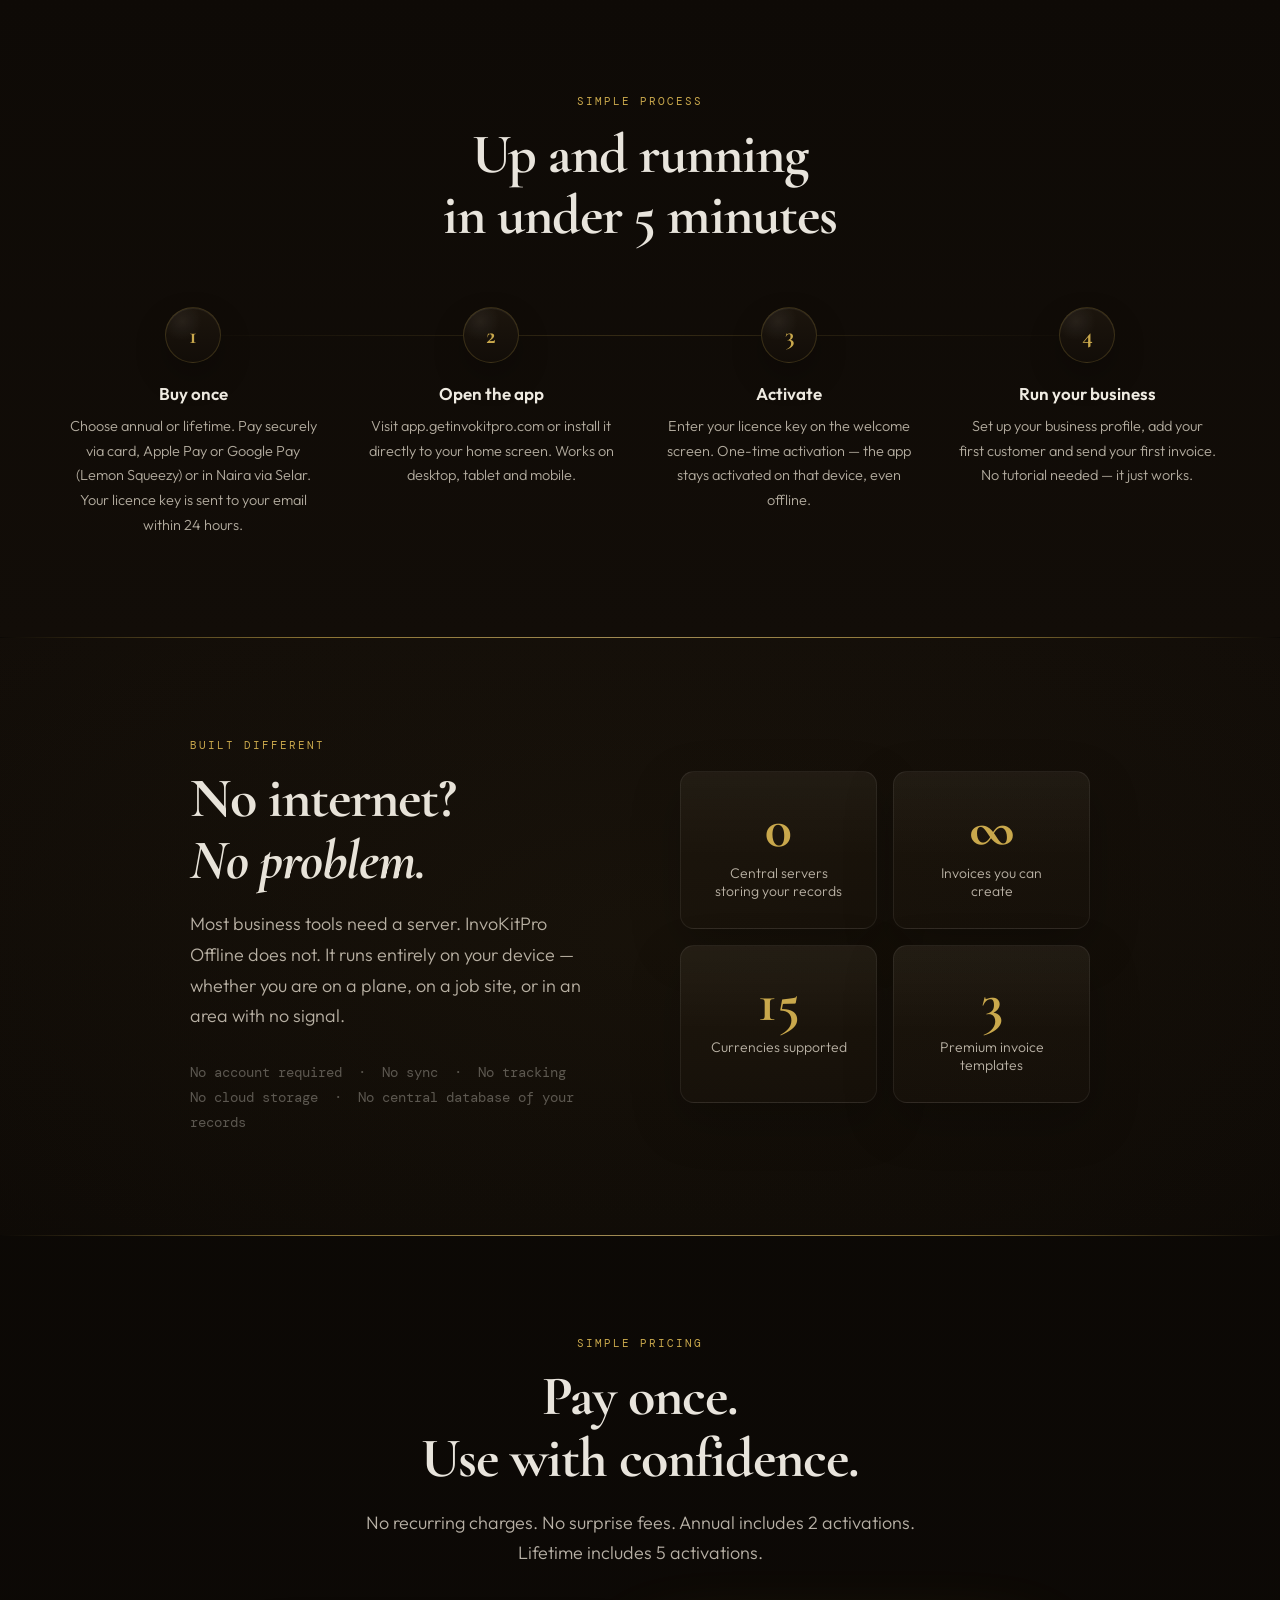
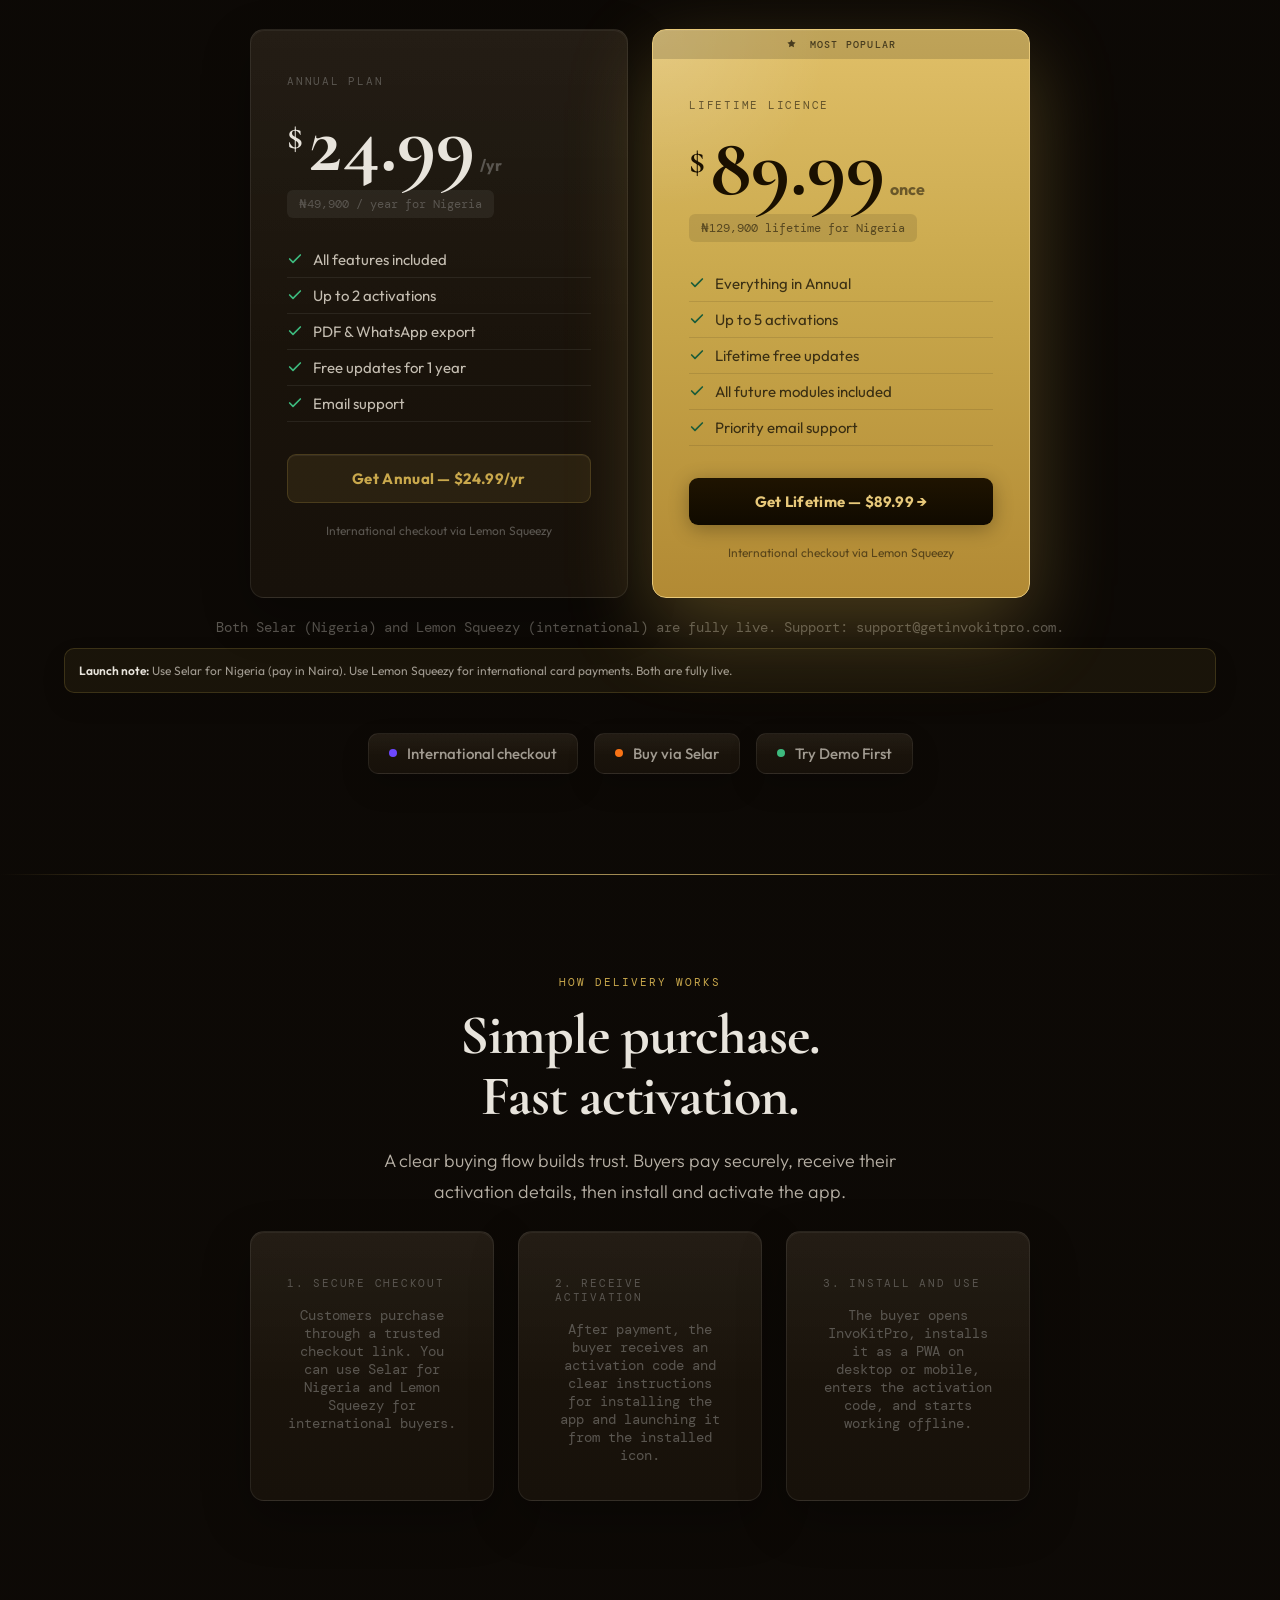
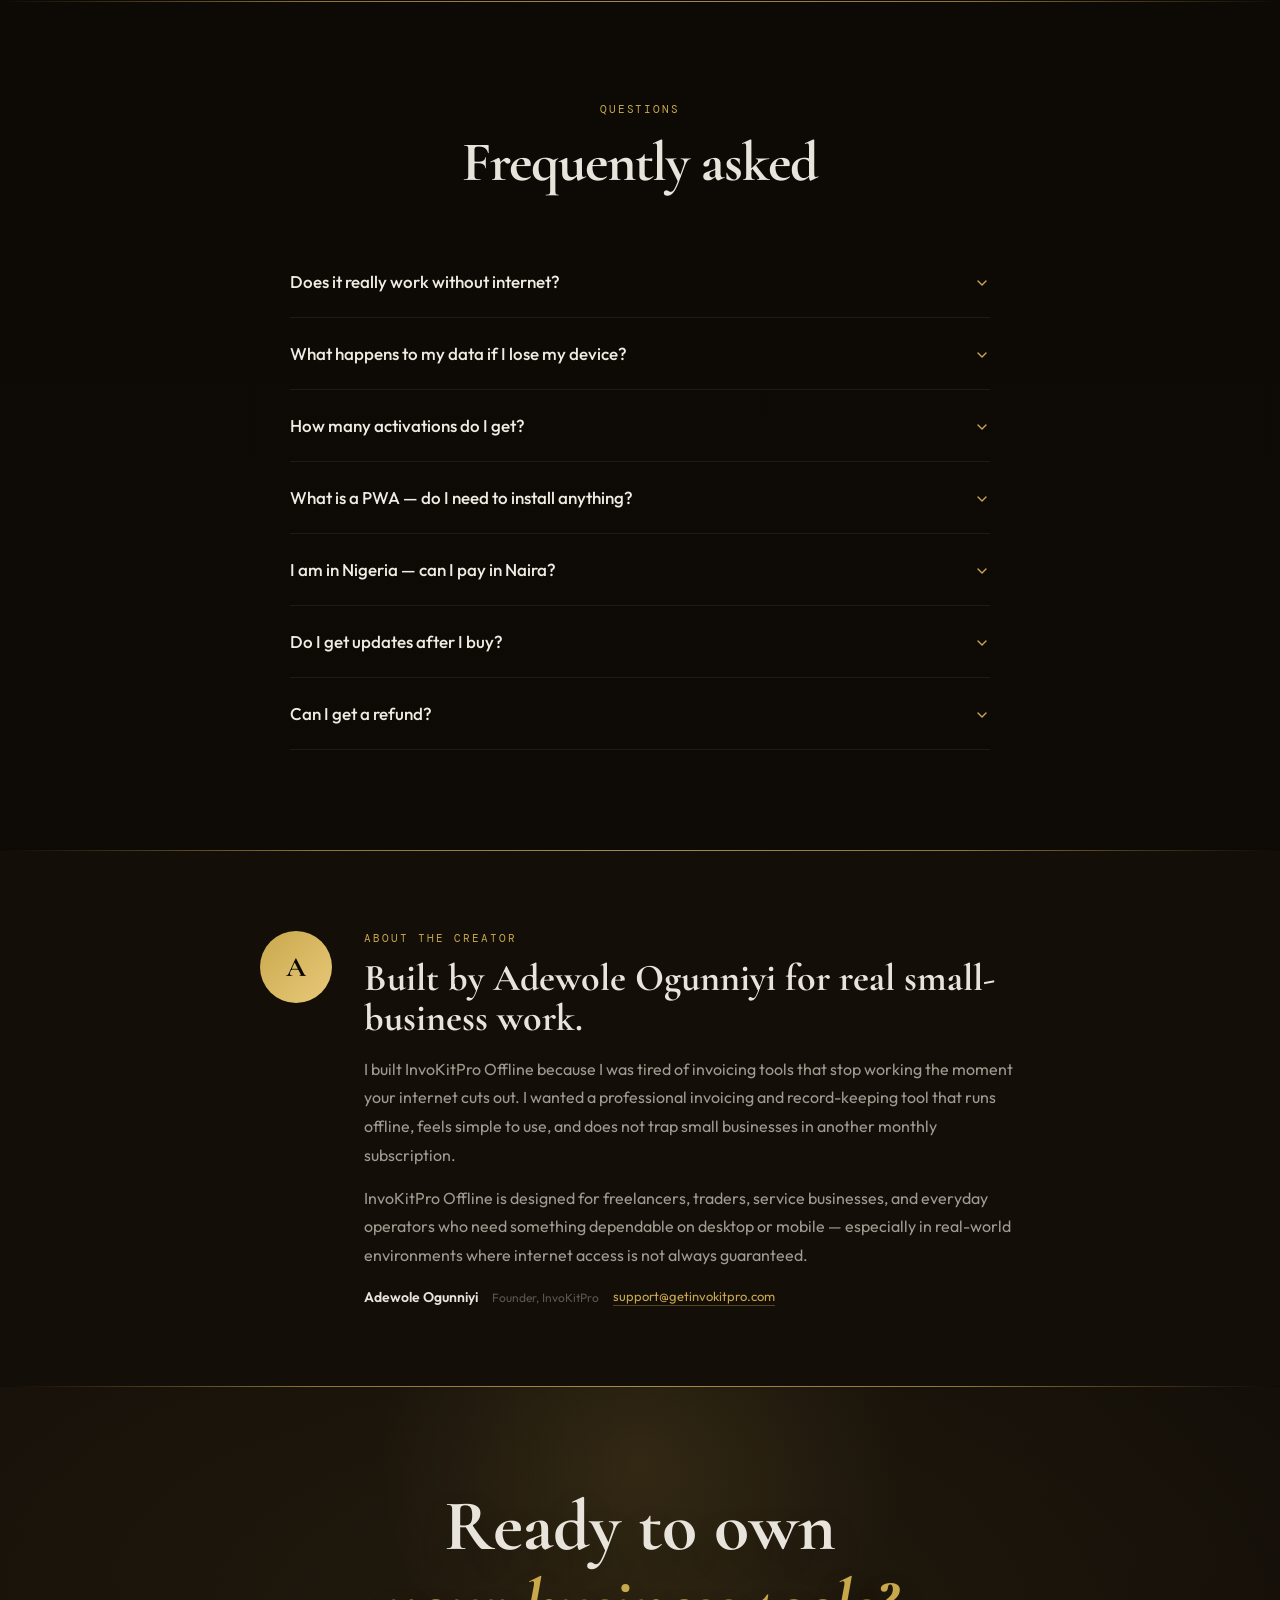
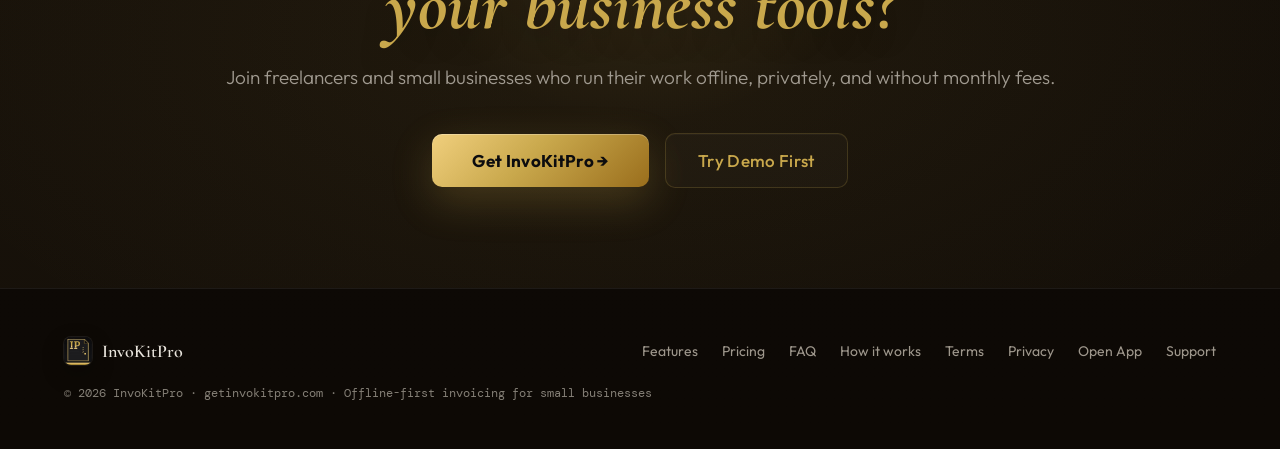
==== commit 4fc2a020: "landing: trust & consistency release (rename, refund, claims, pricing) Per external audit + owner de" ====
--- a/index.html
+++ b/index.html
@@ -3,8 +3,8 @@
 <head>
 <meta charset="UTF-8">
 <meta name="viewport" content="width=device-width, initial-scale=1.0">
-<title>InvoKitPro Lite — Run your business. Own your data.</title>
-<meta name="description" content="Professional offline business management for freelancers and small businesses. Invoices, customers, receipts, expenses, analytics — no internet, no subscription, no cloud.">
+<title>InvoKitPro Offline — Run your business. Own your data.</title>
+<meta name="description" content="Professional offline business management for freelancers and small businesses. Invoices, customers, receipts, expenses, analytics — works offline, no monthly subscription, no central cloud database.">
 <link rel="icon" href="[data-uri]" type="image/png">
 <link rel="preconnect" href="https://fonts.googleapis.com">
 <link href="https://fonts.googleapis.com/css2?family=Cormorant+Garamond:ital,wght@0,400;0,600;0,700;1,400;1,600&family=Outfit:wght@300;400;500;600;700&family=DM+Mono:wght@400;500&display=swap" rel="stylesheet">
@@ -824,8 +824,9 @@
   background:
     radial-gradient(circle at top left, rgba(255,255,255,0.18), transparent 26%),
     linear-gradient(180deg,#e0bf68 0%, #c9a84c 45%, #b28a34 100%);
-  box-shadow:0 24px 70px rgba(201,168,76,0.24);
-}
+  box-shadow:0 30px 84px rgba(201,168,76,0.32);
+}
+.pricing-card.featured:hover{box-shadow:0 38px 96px rgba(201,168,76,0.4);}
 .pricing-features li{
   color:#c4bdb1;
 }
@@ -941,8 +942,8 @@
 <!-- ── NAV ── -->
 <nav id="mainNav">
   <a href="/" class="nav-logo">
-    <img src="[data-uri]" alt="InvoKitPro Lite">
-    <span class="nav-logo-text">InvoKitPro Lite</span>
+    <img src="[data-uri]" alt="InvoKitPro">
+    <span class="nav-logo-text">InvoKitPro</span>
   </a>
   <div class="nav-links">
     <a href="#features" class="nav-link">Features</a>
@@ -961,7 +962,7 @@
 
   <div class="hero-eyebrow">
     <span class="hero-eyebrow-dot"></span>
-    Offline-First · No Cloud · No Subscription
+    Offline-First · No Cloud · No Monthly Fees
   </div>
 
   <h1 class="hero-title">
@@ -976,7 +977,7 @@
   </p>
 
   <div class="hero-cta-row">
-    <a href="#pricing" class="btn-hero">Get InvoKitPro Lite →</a>
+    <a href="#pricing" class="btn-hero">Get InvoKitPro →</a>
     <a href="https://app.getinvokitpro.com/demo/?demo=1" class="btn-ghost">Try the Demo</a>
   </div>
 
@@ -1079,7 +1080,7 @@
     <div class="text-center reveal">
       <div class="section-eyebrow">Everything you need</div>
       <h2 class="section-title">A complete business tool<br>in a single file</h2>
-      <p class="section-sub">Everything a freelancer or small business owner needs — built in, offline, no plugins, no subscriptions.</p>
+      <p class="section-sub">Everything a freelancer or small business owner needs — built in, offline, no plugins, no monthly subscriptions.</p>
     </div>
     <div class="features-grid reveal">
       <div class="feature-card">
@@ -1130,7 +1131,7 @@
       <div class="feature-card">
         <div class="feature-icon"><svg class="icon-svg" viewBox="0 0 24 24" aria-hidden="true"><rect x="5" y="11" width="14" height="10" rx="2"></rect><path d="M8 11V8a4 4 0 1 1 8 0v3"></path></svg></div>
         <div class="feature-title">Your Data, Your Device</div>
-        <div class="feature-desc">All data is stored locally using IndexedDB. No server, no cloud, no account. Your business data never leaves your device.</div>
+        <div class="feature-desc">All data is stored locally using IndexedDB — no account, no central cloud database. Your business records stay on your device unless you choose to export or share them.</div>
       </div>
     </div>
   </div>
@@ -1159,7 +1160,7 @@
       <div class="step">
         <div class="step-num">3</div>
         <div class="step-title">Activate</div>
-        <div class="step-desc">Enter your licence key on the welcome screen. One-time activation — the app remembers you forever, even offline.</div>
+        <div class="step-desc">Enter your licence key on the welcome screen. One-time activation — the app stays activated on that device, even offline.</div>
       </div>
       <div class="step">
         <div class="step-num">4</div>
@@ -1178,16 +1179,16 @@
     <div class="reveal">
       <div class="section-eyebrow">Built different</div>
       <h2 class="section-title">No internet?<br><em>No problem.</em></h2>
-      <p class="section-sub" style="margin-bottom:28px;">Most business tools need a server. InvoKitPro Lite does not. It runs entirely on your device — whether you are on a plane, on a job site, or in an area with no signal.</p>
+      <p class="section-sub" style="margin-bottom:28px;">Most business tools need a server. InvoKitPro Offline does not. It runs entirely on your device — whether you are on a plane, on a job site, or in an area with no signal.</p>
       <p style="font-size:14px;color:var(--text3);font-family:'DM Mono',monospace;line-height:1.8;">
         No account required &nbsp;·&nbsp; No sync &nbsp;·&nbsp; No tracking<br>
-        No cloud storage &nbsp;·&nbsp; No data breach risk
+        No cloud storage &nbsp;·&nbsp; No central database of your records
       </p>
     </div>
     <div class="offline-stats-grid reveal">
       <div class="offline-stat">
         <div class="offline-stat-num">0</div>
-        <div class="offline-stat-label">Servers your data touches</div>
+        <div class="offline-stat-label">Central servers storing your records</div>
       </div>
       <div class="offline-stat">
         <div class="offline-stat-num">∞</div>
@@ -1222,10 +1223,10 @@
         <div class="pricing-plan">Annual Plan</div>
         <div class="pricing-amount">
           <span class="pricing-currency">$</span>
-          <span>19.99</span>
+          <span>24.99</span>
           <span class="pricing-period">/yr</span>
         </div>
-        <div class="pricing-ngn">₦19,900 / year for Nigeria</div>
+        <div class="pricing-ngn">₦49,900 / year for Nigeria</div>
         <ul class="pricing-features">
           <li>All features included</li>
           <li>Up to 2 activations</li>
@@ -1233,7 +1234,7 @@
           <li>Free updates for 1 year</li>
           <li>Email support</li>
         </ul>
-        <a href="https://selar.com/7v651l963w" class="pricing-btn pricing-btn-light">Get Annual — $19.99/yr</a>
+        <a href="https://selar.com/7v651l963w" class="pricing-btn pricing-btn-light">Get Annual — $24.99/yr</a>
         <div style="margin-top:10px;text-align:center;">
           <a href="https://getinvokitpro.lemonsqueezy.com/checkout/buy/f6d75b1c-7f78-4fb3-a03f-4b9c63166e98" class="pricing-subtle-link">International checkout via Lemon Squeezy</a>
         </div>
@@ -1245,10 +1246,10 @@
         <div class="pricing-plan" style="margin-top:32px;">Lifetime Licence</div>
         <div class="pricing-amount">
           <span class="pricing-currency" style="color:#1a1000;">$</span>
-          <span>69.99</span>
+          <span>89.99</span>
           <span class="pricing-period">once</span>
         </div>
-        <div class="pricing-ngn">₦59,900 lifetime for Nigeria</div>
+        <div class="pricing-ngn">₦129,900 lifetime for Nigeria</div>
         <ul class="pricing-features">
           <li>Everything in Annual</li>
           <li>Up to 5 activations</li>
@@ -1256,7 +1257,7 @@
           <li>All future modules included</li>
           <li>Priority email support</li>
         </ul>
-        <a href="https://selar.com/x477n9ps7c" class="pricing-btn pricing-btn-dark">Get Lifetime — $69.99 →</a>
+        <a href="https://selar.com/x477n9ps7c" class="pricing-btn pricing-btn-dark">Get Lifetime — $89.99 →</a>
         <div style="margin-top:10px;text-align:center;">
           <a href="https://getinvokitpro.lemonsqueezy.com/checkout/buy/91e25861-93d8-48ca-93b4-2d309b61c36d" class="pricing-subtle-link">International checkout via Lemon Squeezy</a>
         </div>
@@ -1307,7 +1308,7 @@
       </div>
       <div class="pricing-card">
         <div class="pricing-plan">3. Install and use</div>
-        <p class="pricing-note" style="margin-top:14px;">The buyer opens InvoKitPro Lite, installs it as a PWA on desktop or mobile, enters the activation code, and starts working offline.</p>
+        <p class="pricing-note" style="margin-top:14px;">The buyer opens InvoKitPro, installs it as a PWA on desktop or mobile, enters the activation code, and starts working offline.</p>
       </div>
     </div>
   </div>
@@ -1325,7 +1326,7 @@
     <div class="faq-list reveal">
       <div class="faq-item">
         <div class="faq-question">Does it really work without internet? <span class="faq-arrow"><svg class="icon-svg" viewBox="0 0 24 24" aria-hidden="true"><path d="m6 9 6 6 6-6"></path></svg></span></div>
-        <div class="faq-answer">Yes, completely. InvoKitPro Lite stores all your data locally on your device using IndexedDB. Once installed, it works with no internet connection at all — creating invoices, viewing customers, exporting PDFs, everything.</div>
+        <div class="faq-answer">Yes, completely. InvoKitPro Offline stores all your data locally on your device using IndexedDB. Once installed, it works with no internet connection at all — creating invoices, viewing customers, exporting PDFs, everything.</div>
       </div>
       <div class="faq-item">
         <div class="faq-question">What happens to my data if I lose my device? <span class="faq-arrow"><svg class="icon-svg" viewBox="0 0 24 24" aria-hidden="true"><path d="m6 9 6 6 6-6"></path></svg></span></div>
@@ -1341,7 +1342,7 @@
       </div>
       <div class="faq-item">
         <div class="faq-question">I am in Nigeria — can I pay in Naira? <span class="faq-arrow"><svg class="icon-svg" viewBox="0 0 24 24" aria-hidden="true"><path d="m6 9 6 6 6-6"></path></svg></span></div>
-        <div class="faq-answer">Yes. Nigerian buyers can purchase through Selar.co and pay in Naira. Annual plan is ₦19,900/year and Lifetime is ₦59,900 — a one-time payment. Your licence key is emailed to you within 24 hours of purchase.</div>
+        <div class="faq-answer">Yes. Nigerian buyers can purchase through Selar.co and pay in Naira. Annual plan is ₦49,900/year and Lifetime is ₦129,900 — a one-time payment. Your licence key is emailed to you within 24 hours of purchase.</div>
       </div>
       <div class="faq-item">
         <div class="faq-question">Do I get updates after I buy? <span class="faq-arrow"><svg class="icon-svg" viewBox="0 0 24 24" aria-hidden="true"><path d="m6 9 6 6 6-6"></path></svg></span></div>
@@ -1349,7 +1350,7 @@
       </div>
       <div class="faq-item">
         <div class="faq-question">Can I get a refund? <span class="faq-arrow"><svg class="icon-svg" viewBox="0 0 24 24" aria-hidden="true"><path d="m6 9 6 6 6-6"></path></svg></span></div>
-        <div class="faq-answer">Yes. If you are not satisfied within 14 days of purchase, email <a href="https://mail.google.com/mail/?view=cm&fs=1&to=support@getinvokitpro.com&su=InvoKitPro%20Lite%20Support" target="_blank" rel="noopener noreferrer" style="color:var(--gold);">support@getinvokitpro.com</a> and we will refund you — no questions asked.</div>
+        <div class="faq-answer">Yes. If InvoKitPro does not work materially as described, or an activation issue cannot be resolved by our support team, email <a href="https://mail.google.com/mail/?view=cm&fs=1&to=support@getinvokitpro.com&su=InvoKitPro%20Support" target="_blank" rel="noopener noreferrer" style="color:var(--gold);">support@getinvokitpro.com</a> within 14 days of purchase and we will refund you through your original payment provider.</div>
       </div>
     </div>
   </div>
@@ -1367,12 +1368,12 @@
       <div>
         <div style="font-family:'DM Mono',monospace;font-size:11px;color:var(--gold);letter-spacing:2px;text-transform:uppercase;margin-bottom:14px;">About the creator</div>
         <h2 style="font-family:'Cormorant Garamond',serif;font-size:38px;line-height:1.05;margin:0 0 16px;color:var(--text);">Built by Adewole Ogunniyi for real small-business work.</h2>
-        <p style="font-size:16px;line-height:1.8;color:var(--text2);margin:0 0 14px;">I built InvoKitPro Lite because I was tired of invoicing tools that stop working the moment your internet cuts out. I wanted a professional invoicing and record-keeping tool that runs offline, feels simple to use, and does not trap small businesses in another monthly subscription.</p>
-        <p style="font-size:16px;line-height:1.8;color:var(--text2);margin:0 0 18px;">InvoKitPro Lite is designed for freelancers, traders, service businesses, and everyday operators who need something dependable on desktop or mobile — especially in real-world environments where internet access is not always guaranteed.</p>
+        <p style="font-size:16px;line-height:1.8;color:var(--text2);margin:0 0 14px;">I built InvoKitPro Offline because I was tired of invoicing tools that stop working the moment your internet cuts out. I wanted a professional invoicing and record-keeping tool that runs offline, feels simple to use, and does not trap small businesses in another monthly subscription.</p>
+        <p style="font-size:16px;line-height:1.8;color:var(--text2);margin:0 0 18px;">InvoKitPro Offline is designed for freelancers, traders, service businesses, and everyday operators who need something dependable on desktop or mobile — especially in real-world environments where internet access is not always guaranteed.</p>
         <div style="display:flex;flex-wrap:wrap;gap:14px;align-items:center;">
           <div style="font-size:14px;font-weight:600;color:var(--text);">Adewole Ogunniyi</div>
-          <div style="font-size:12px;color:var(--text3);">Founder, InvoKitPro Lite</div>
-          <a href="https://mail.google.com/mail/?view=cm&fs=1&to=support@getinvokitpro.com&su=InvoKitPro%20Lite%20Support" target="_blank" rel="noopener noreferrer" style="font-size:13px;color:var(--gold);text-decoration:none;border-bottom:1px solid rgba(201,168,76,0.35);padding-bottom:1px;">support@getinvokitpro.com</a>
+          <div style="font-size:12px;color:var(--text3);">Founder, InvoKitPro</div>
+          <a href="https://mail.google.com/mail/?view=cm&fs=1&to=support@getinvokitpro.com&su=InvoKitPro%20Support" target="_blank" rel="noopener noreferrer" style="font-size:13px;color:var(--gold);text-decoration:none;border-bottom:1px solid rgba(201,168,76,0.35);padding-bottom:1px;">support@getinvokitpro.com</a>
         </div>
       </div>
     </div>
@@ -1388,7 +1389,7 @@
       <h2 class="cta-banner-title">Ready to own<br><em style="color:var(--gold);">your business tools?</em></h2>
       <p class="cta-banner-sub">Join freelancers and small businesses who run their work offline, privately, and without monthly fees.</p>
       <div class="hero-cta-row">
-        <a href="#pricing" class="btn-hero">Get InvoKitPro Lite →</a>
+        <a href="#pricing" class="btn-hero">Get InvoKitPro →</a>
         <a href="https://app.getinvokitpro.com/demo/?demo=1" class="btn-ghost">Try Demo First</a>
       </div>
     </div>
@@ -1398,8 +1399,8 @@
 <!-- ── FOOTER ── -->
 <footer>
   <a href="/" class="footer-brand">
-    <img src="[data-uri]" alt="InvoKitPro Lite">
-    <span class="footer-brand-text">InvoKitPro Lite</span>
+    <img src="[data-uri]" alt="InvoKitPro">
+    <span class="footer-brand-text">InvoKitPro</span>
   </a>
   <div class="footer-links">
     <a href="#features" class="footer-link">Features</a>
@@ -1409,9 +1410,9 @@
     <a href="terms.html" class="footer-link" target="_blank" rel="noopener noreferrer">Terms</a>
     <a href="privacy.html" class="footer-link" target="_blank" rel="noopener noreferrer">Privacy</a>
     <a href="https://app.getinvokitpro.com" class="footer-link">Open App</a>
-    <a href="https://mail.google.com/mail/?view=cm&fs=1&to=support@getinvokitpro.com&su=InvoKitPro%20Lite%20Support" class="footer-link" target="_blank" rel="noopener noreferrer">Support</a>
+    <a href="https://mail.google.com/mail/?view=cm&fs=1&to=support@getinvokitpro.com&su=InvoKitPro%20Support" class="footer-link" target="_blank" rel="noopener noreferrer">Support</a>
   </div>
-  <div class="footer-copy">© 2026 InvoKitPro Lite · getinvokitpro.com · Offline-first invoicing for small businesses</div>
+  <div class="footer-copy">© 2026 InvoKitPro · getinvokitpro.com · Offline-first invoicing for small businesses</div>
 </footer>
 
 <script>
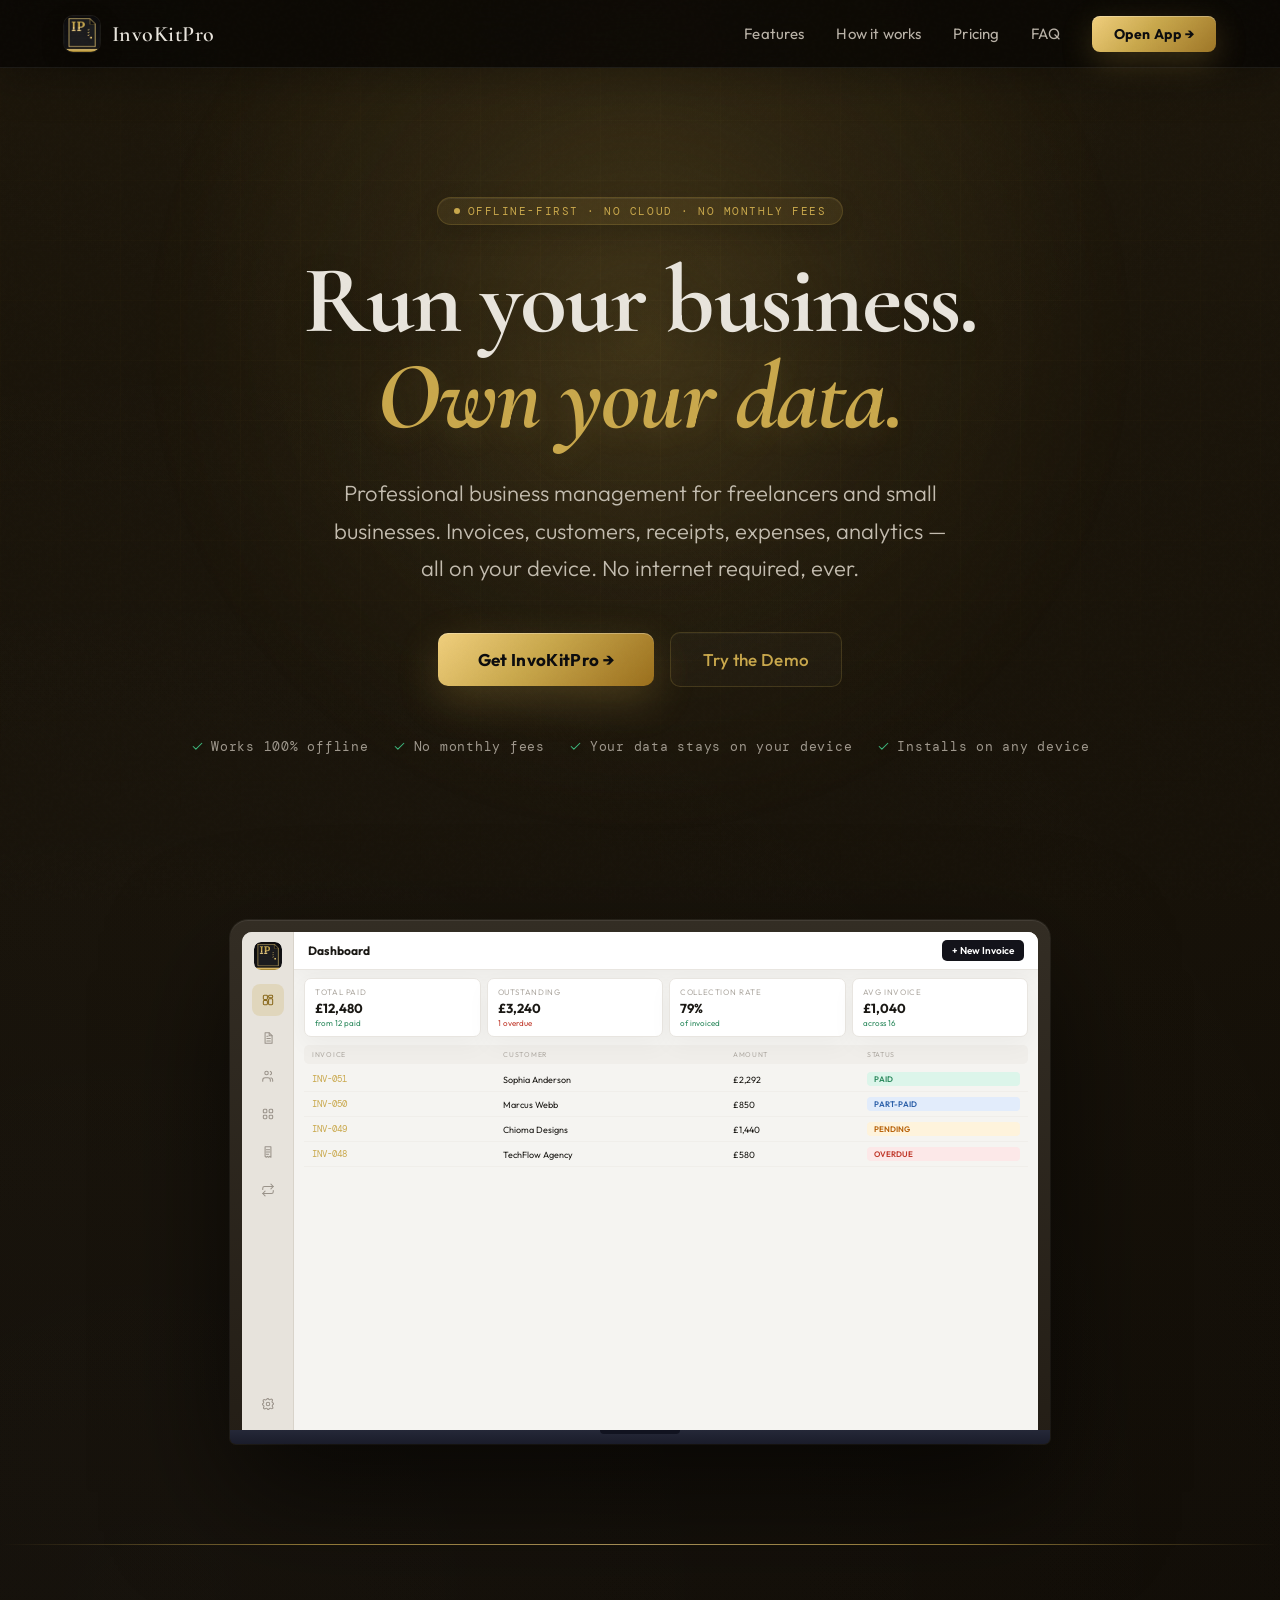
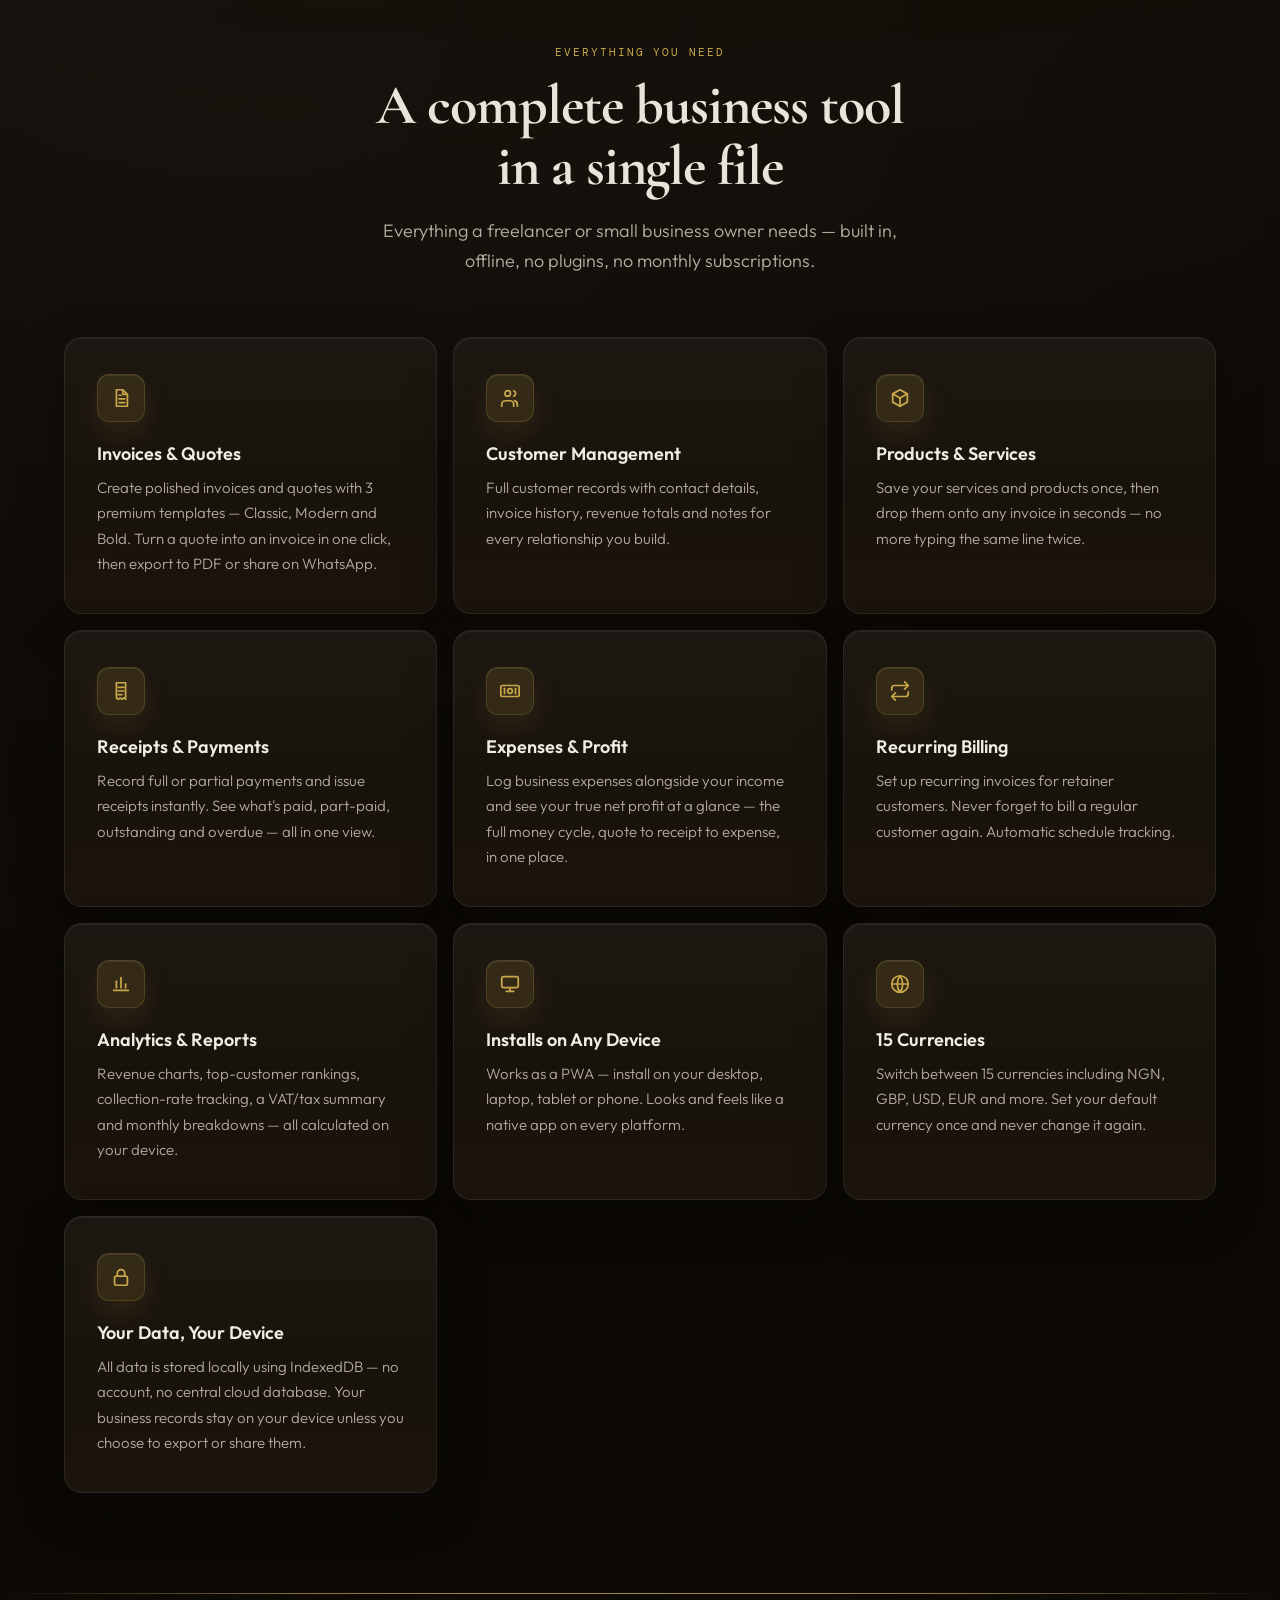
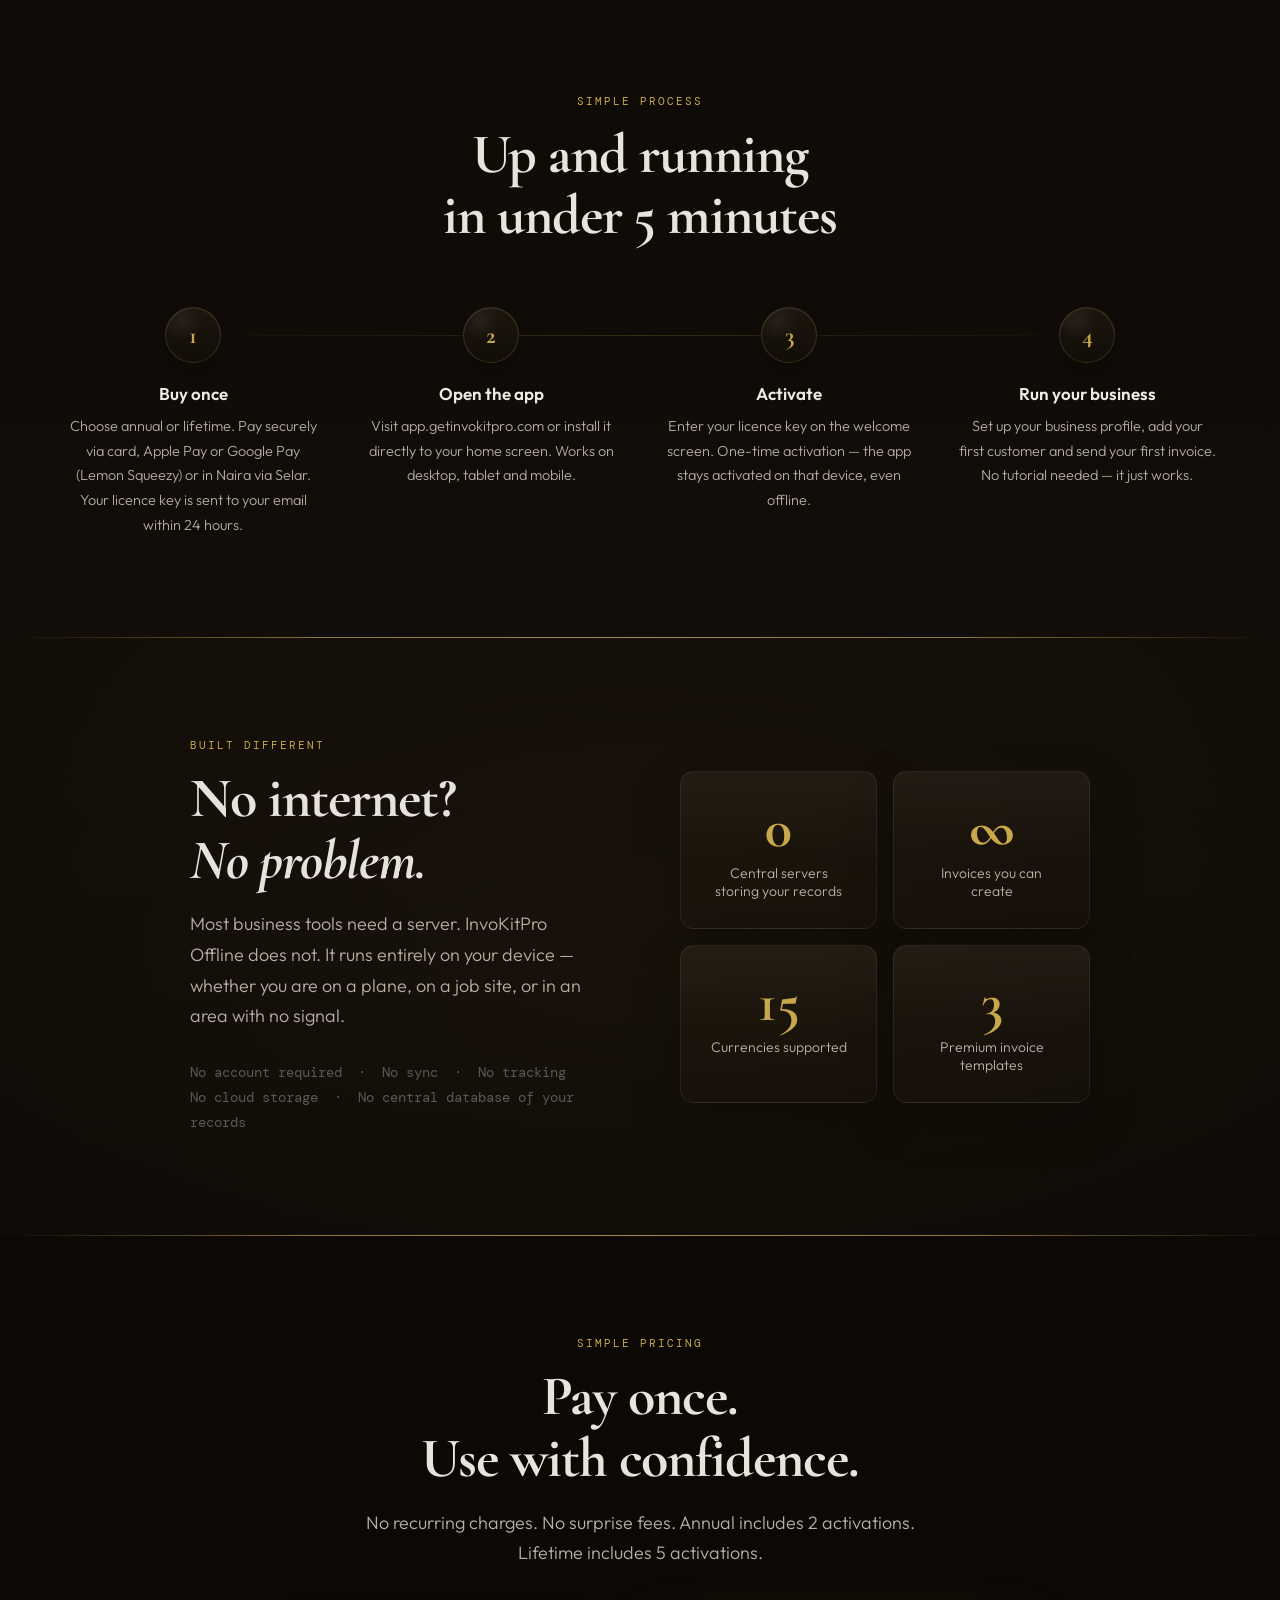
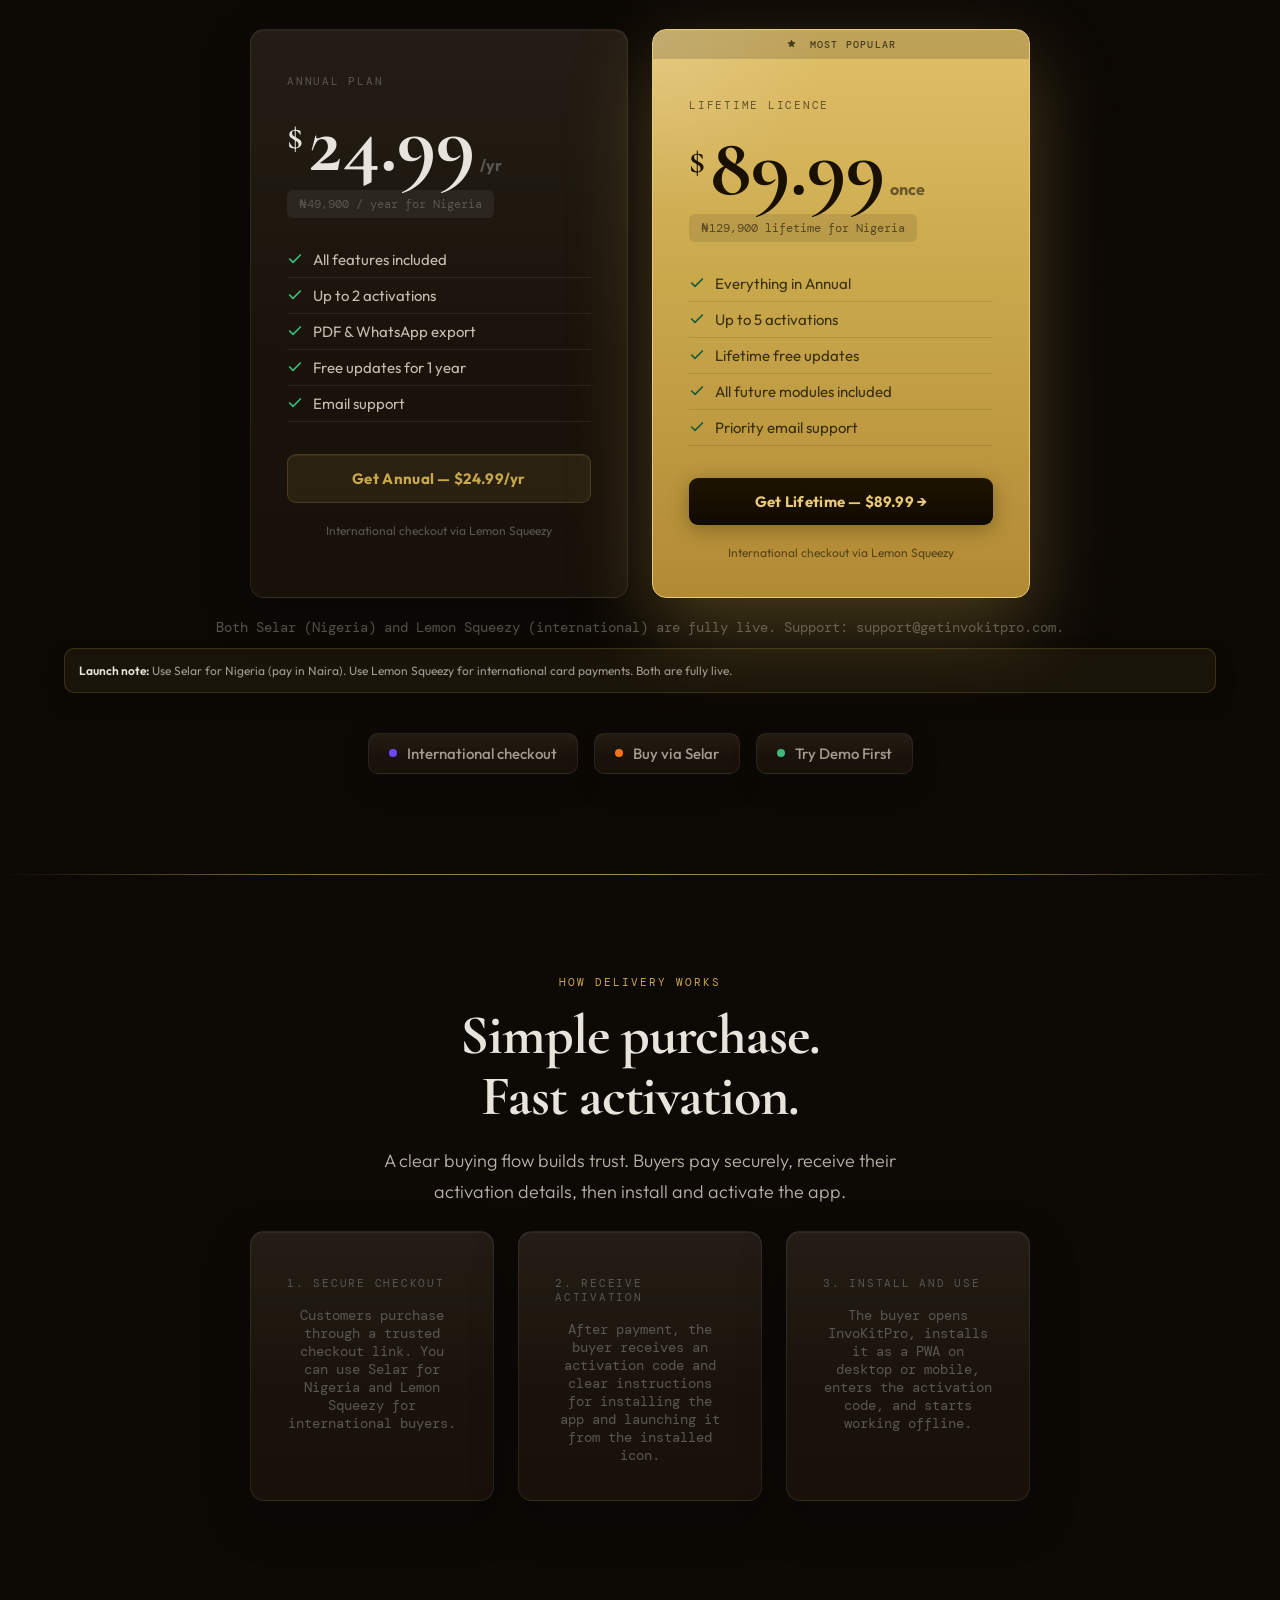
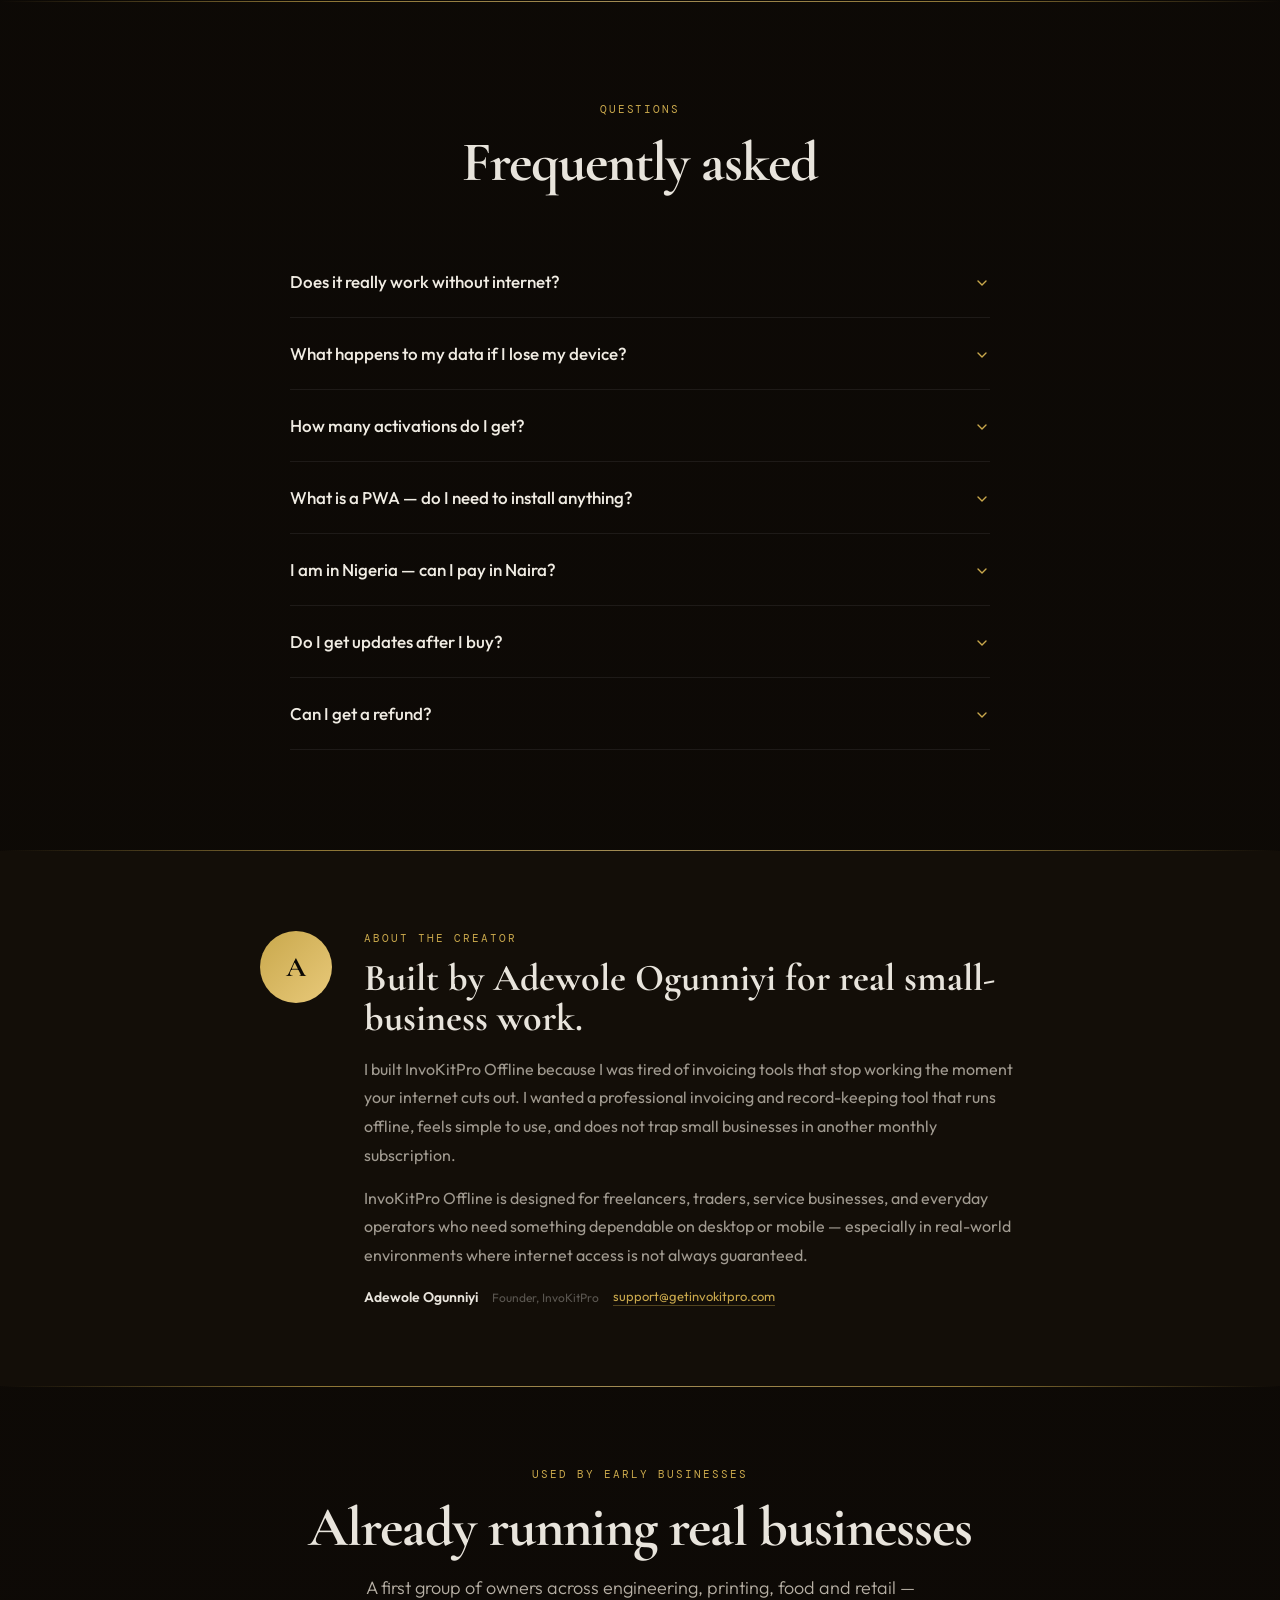
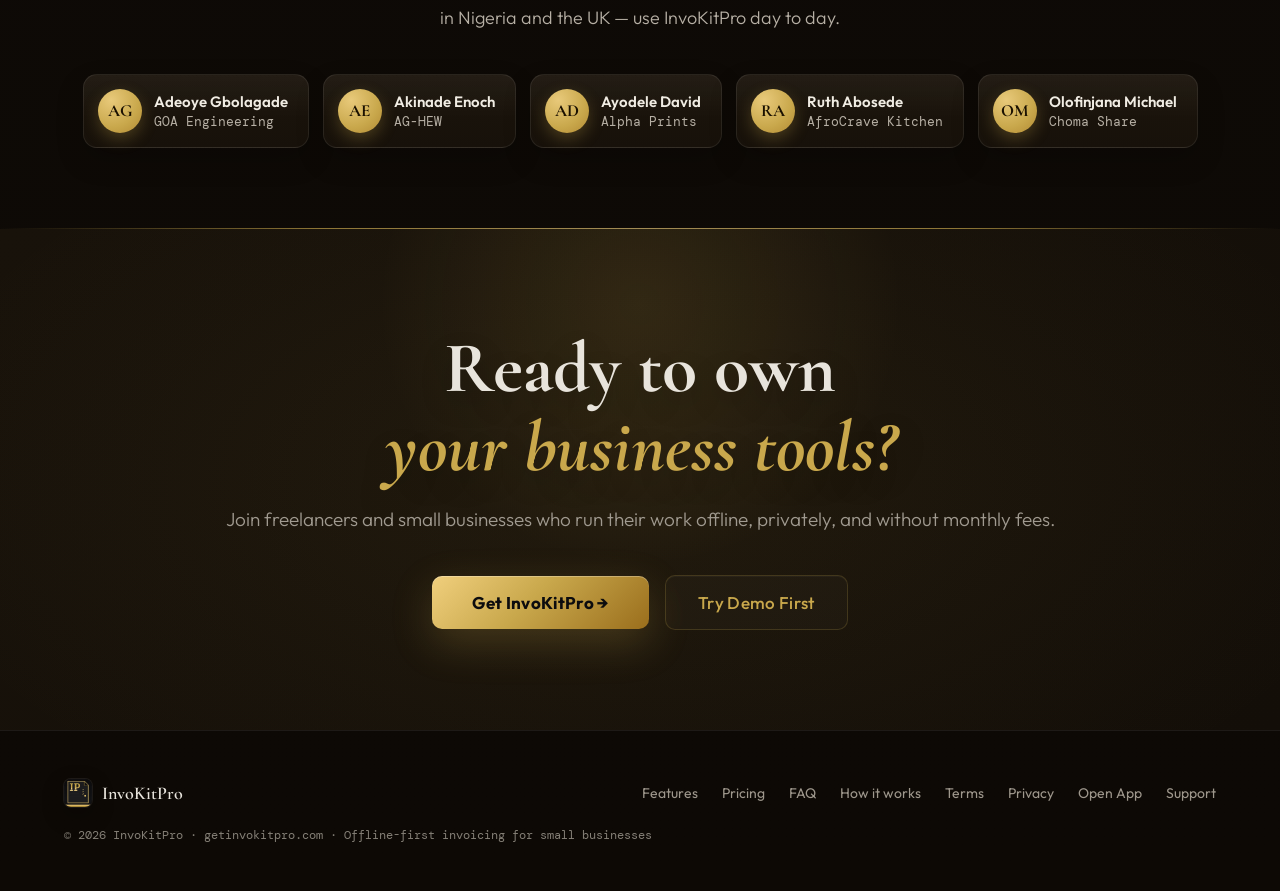
==== commit 405450a3: "landing: add "Used by early businesses" proof strip Social-proof section before the CTA listing five" ====
--- a/index.html
+++ b/index.html
@@ -1382,6 +1382,33 @@
 
 <div class="gold-line"></div>
 
+<!-- ── EARLY USERS ── -->
+<style>
+#early-users{padding:80px 5%;}
+#early-users .eu-grid{display:flex;flex-wrap:wrap;gap:14px;justify-content:center;margin-top:40px;}
+#early-users .eu-card{display:flex;align-items:center;gap:12px;padding:14px 20px 14px 14px;border-radius:14px;background:linear-gradient(180deg,rgba(255,255,255,0.035),transparent 60%),linear-gradient(180deg,#1c150c 0%,#17110a 100%);border:1px solid rgba(255,255,255,0.08);box-shadow:0 12px 28px rgba(0,0,0,0.18);}
+#early-users .eu-avatar{width:44px;height:44px;border-radius:50%;flex-shrink:0;display:flex;align-items:center;justify-content:center;font-family:'Cormorant Garamond',serif;font-weight:700;font-size:17px;color:#1a1000;background:radial-gradient(circle at 30% 25%,#e8c97a,#c9a84c 60%,#b28a34);box-shadow:0 6px 16px rgba(201,168,76,0.28);}
+#early-users .eu-name{font-size:15px;font-weight:600;color:#f0ece3;text-align:left;}
+#early-users .eu-biz{font-size:13px;color:#b7b0a5;text-align:left;font-family:'DM Mono',monospace;margin-top:2px;}
+@media(max-width:768px){#early-users .eu-card{width:100%;}}
+</style>
+<section id="early-users">
+  <div class="container text-center reveal">
+    <div class="section-eyebrow">Used by early businesses</div>
+    <h2 class="section-title" style="margin-bottom:14px;">Already running real businesses</h2>
+    <p class="section-sub" style="margin:0 auto;">A first group of owners across engineering, printing, food and retail — in Nigeria and the UK — use InvoKitPro day to day.</p>
+    <div class="eu-grid">
+      <div class="eu-card"><span class="eu-avatar">AG</span><div><div class="eu-name">Adeoye Gbolagade</div><div class="eu-biz">GOA Engineering</div></div></div>
+      <div class="eu-card"><span class="eu-avatar">AE</span><div><div class="eu-name">Akinade Enoch</div><div class="eu-biz">AG-HEW</div></div></div>
+      <div class="eu-card"><span class="eu-avatar">AD</span><div><div class="eu-name">Ayodele David</div><div class="eu-biz">Alpha Prints</div></div></div>
+      <div class="eu-card"><span class="eu-avatar">RA</span><div><div class="eu-name">Ruth Abosede</div><div class="eu-biz">AfroCrave Kitchen</div></div></div>
+      <div class="eu-card"><span class="eu-avatar">OM</span><div><div class="eu-name">Olofinjana Michael</div><div class="eu-biz">Choma Share</div></div></div>
+    </div>
+  </div>
+</section>
+
+<div class="gold-line"></div>
+
 <!-- ── CTA BANNER ── -->
 <section class="cta-banner">
   <div class="container">
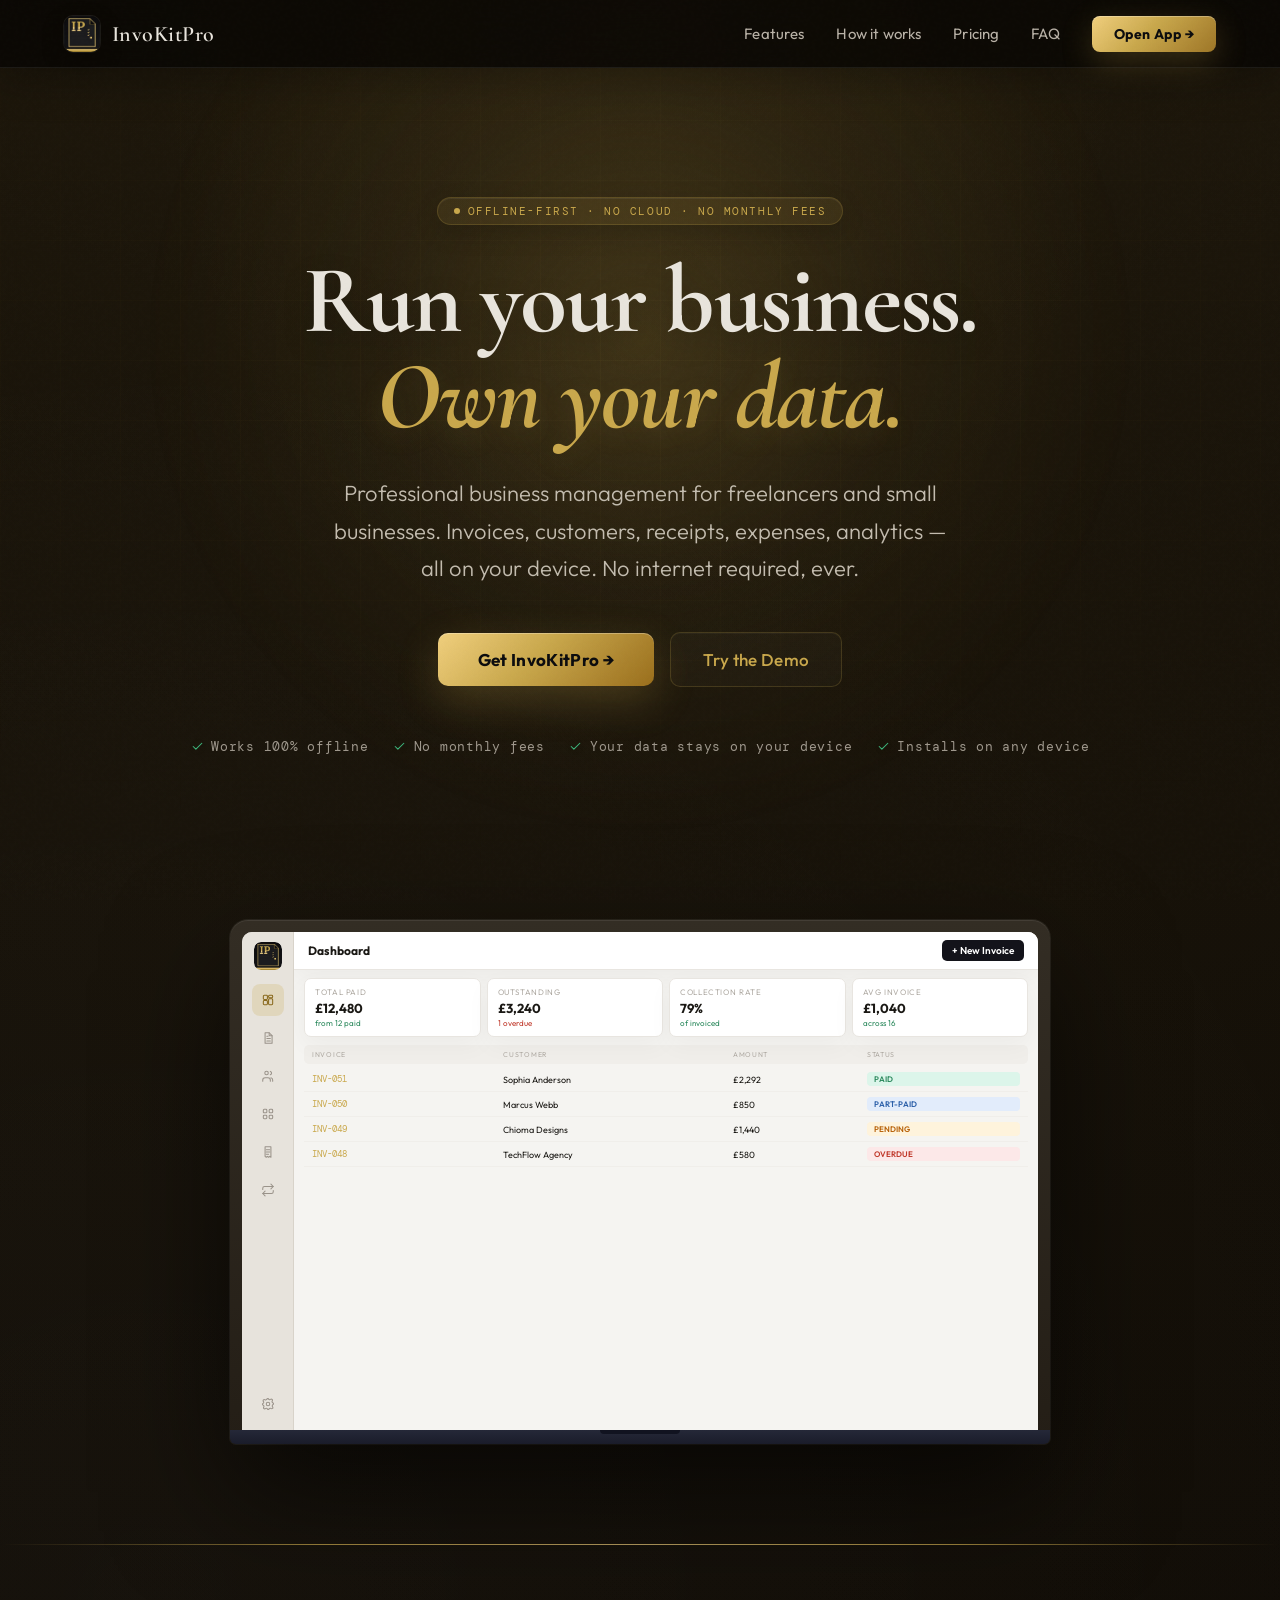
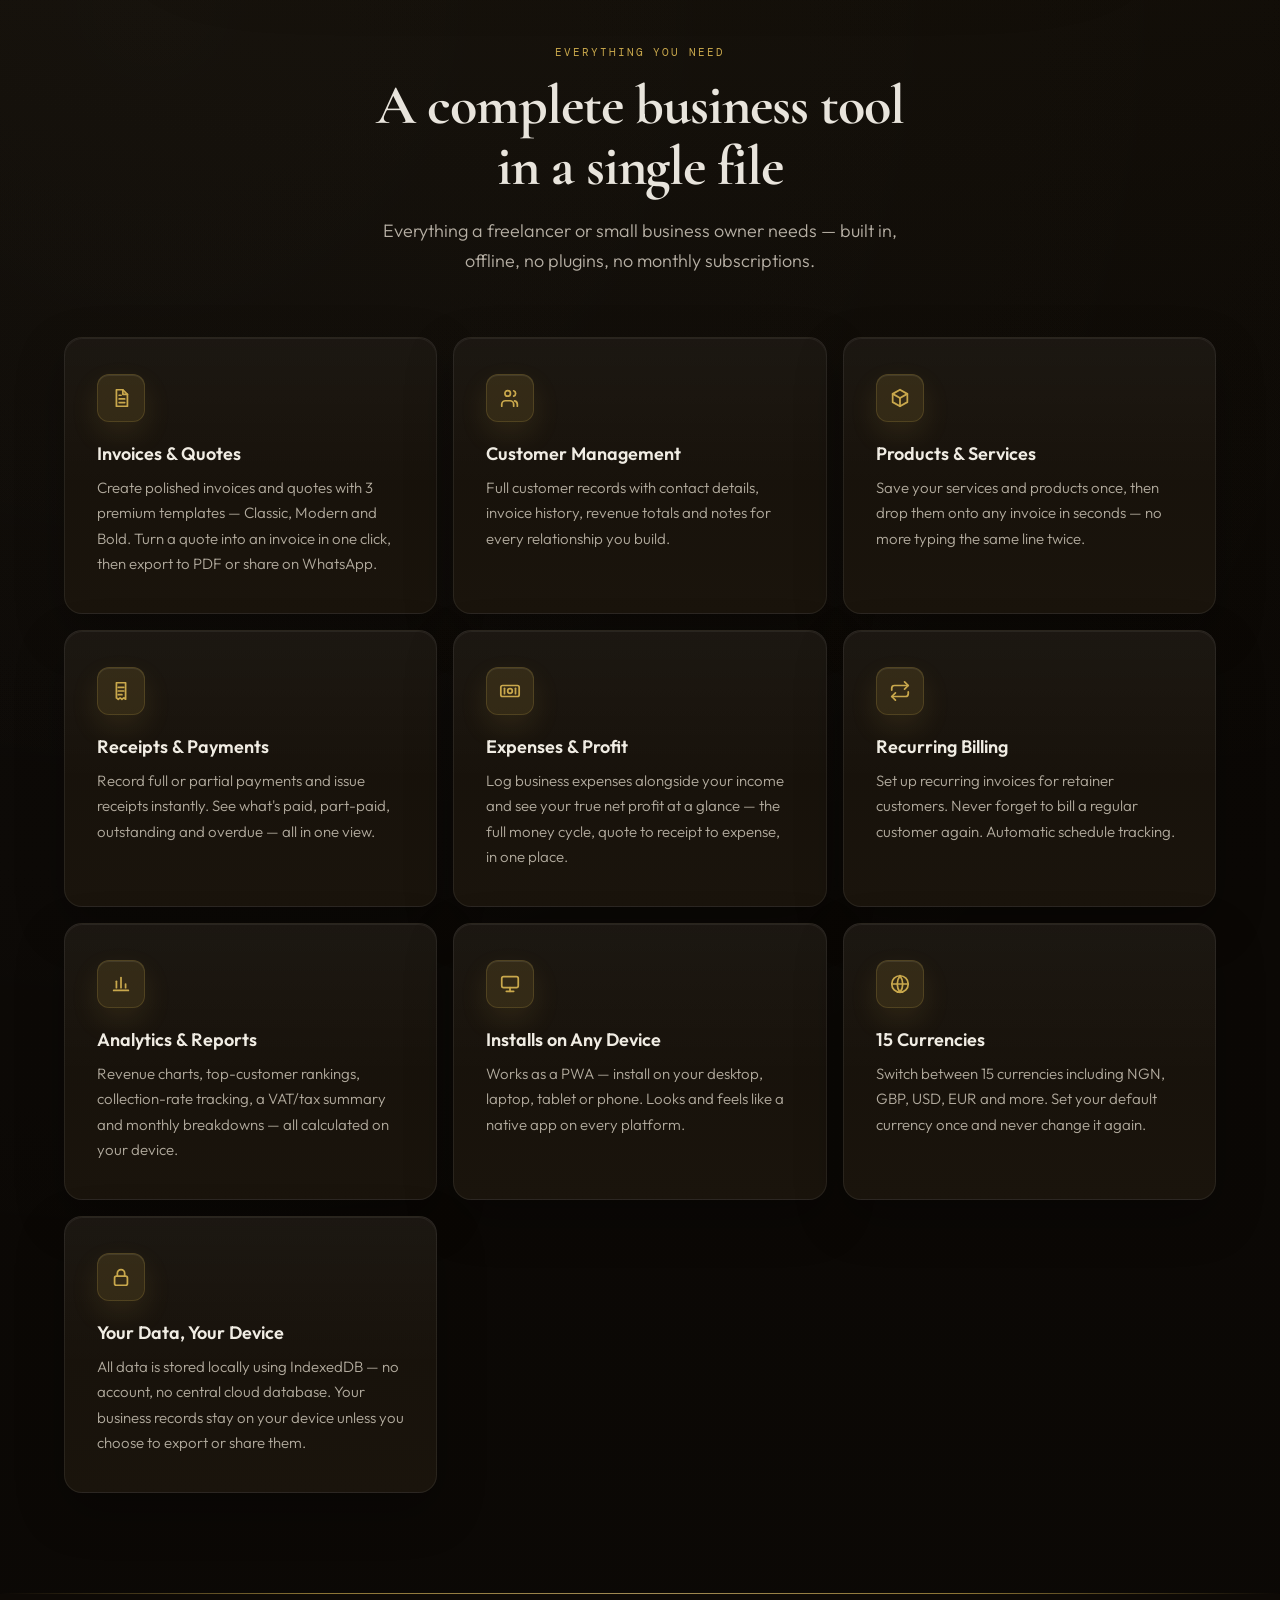
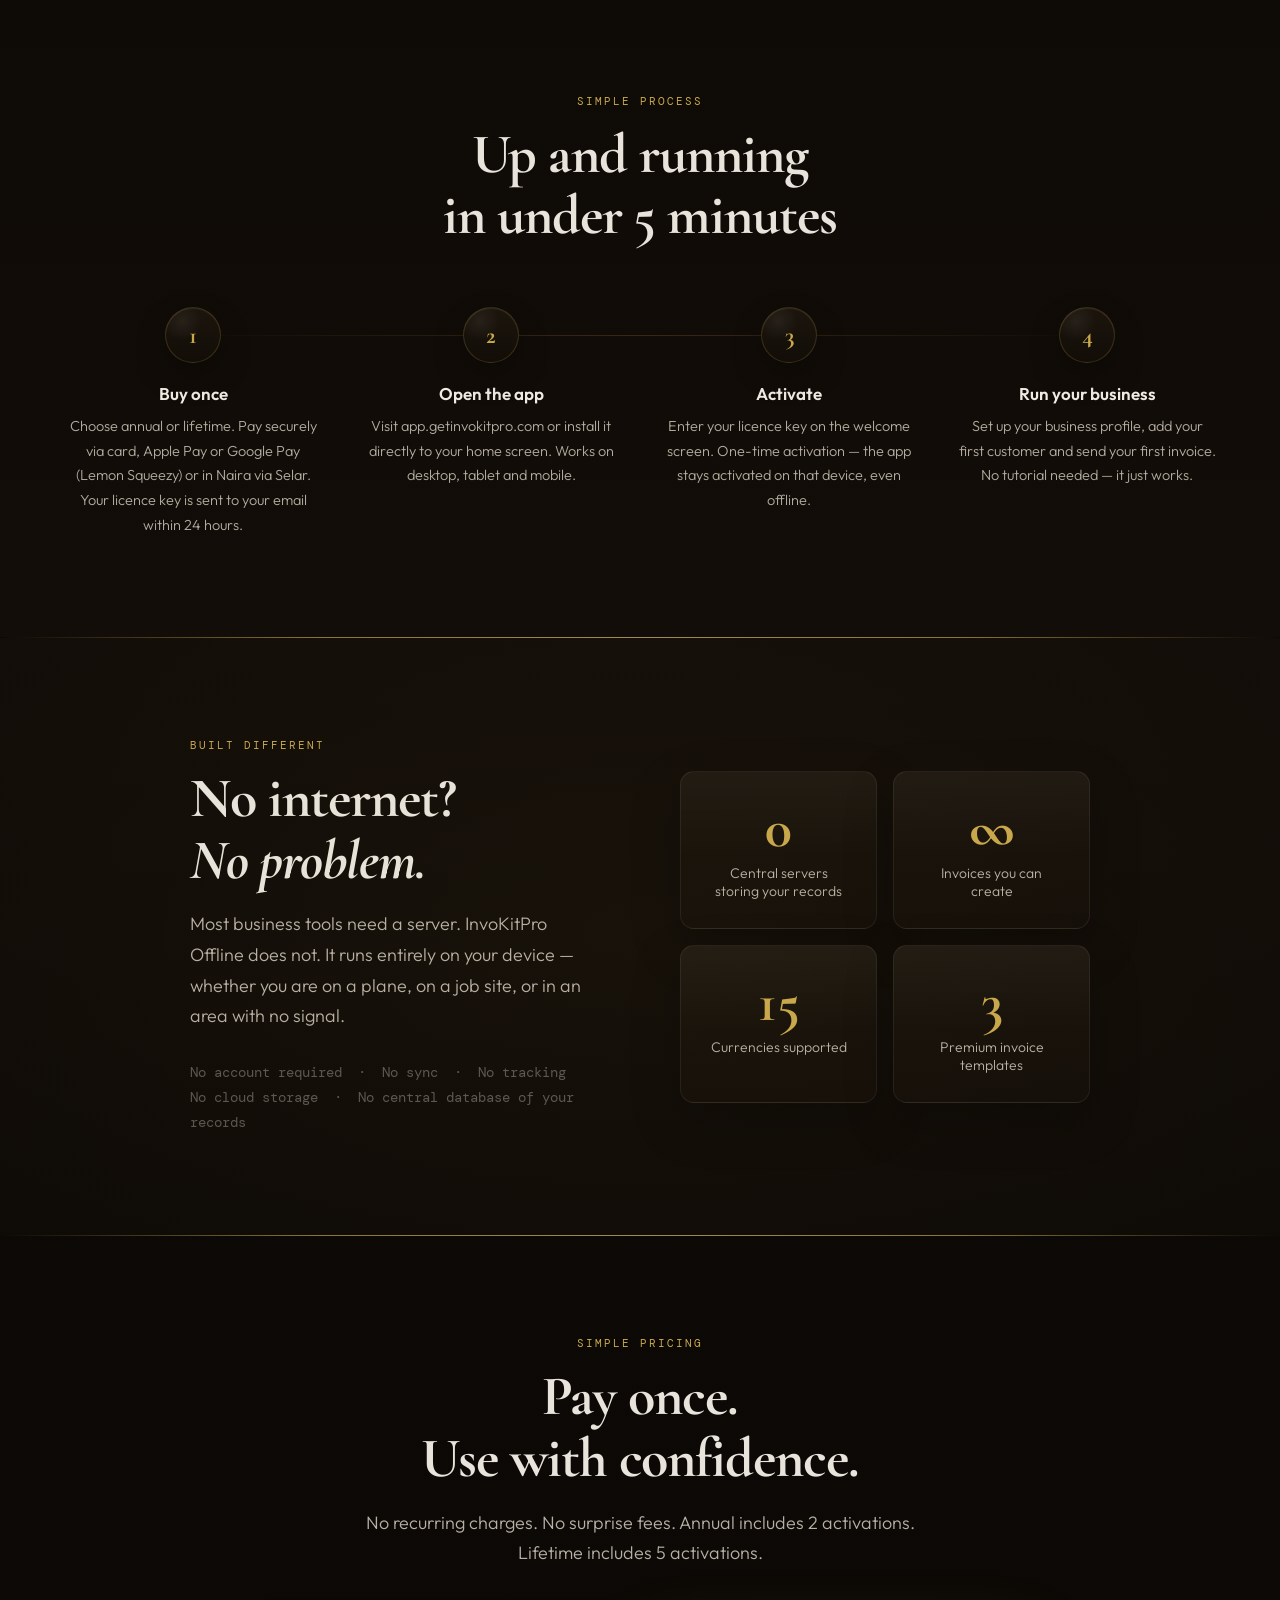
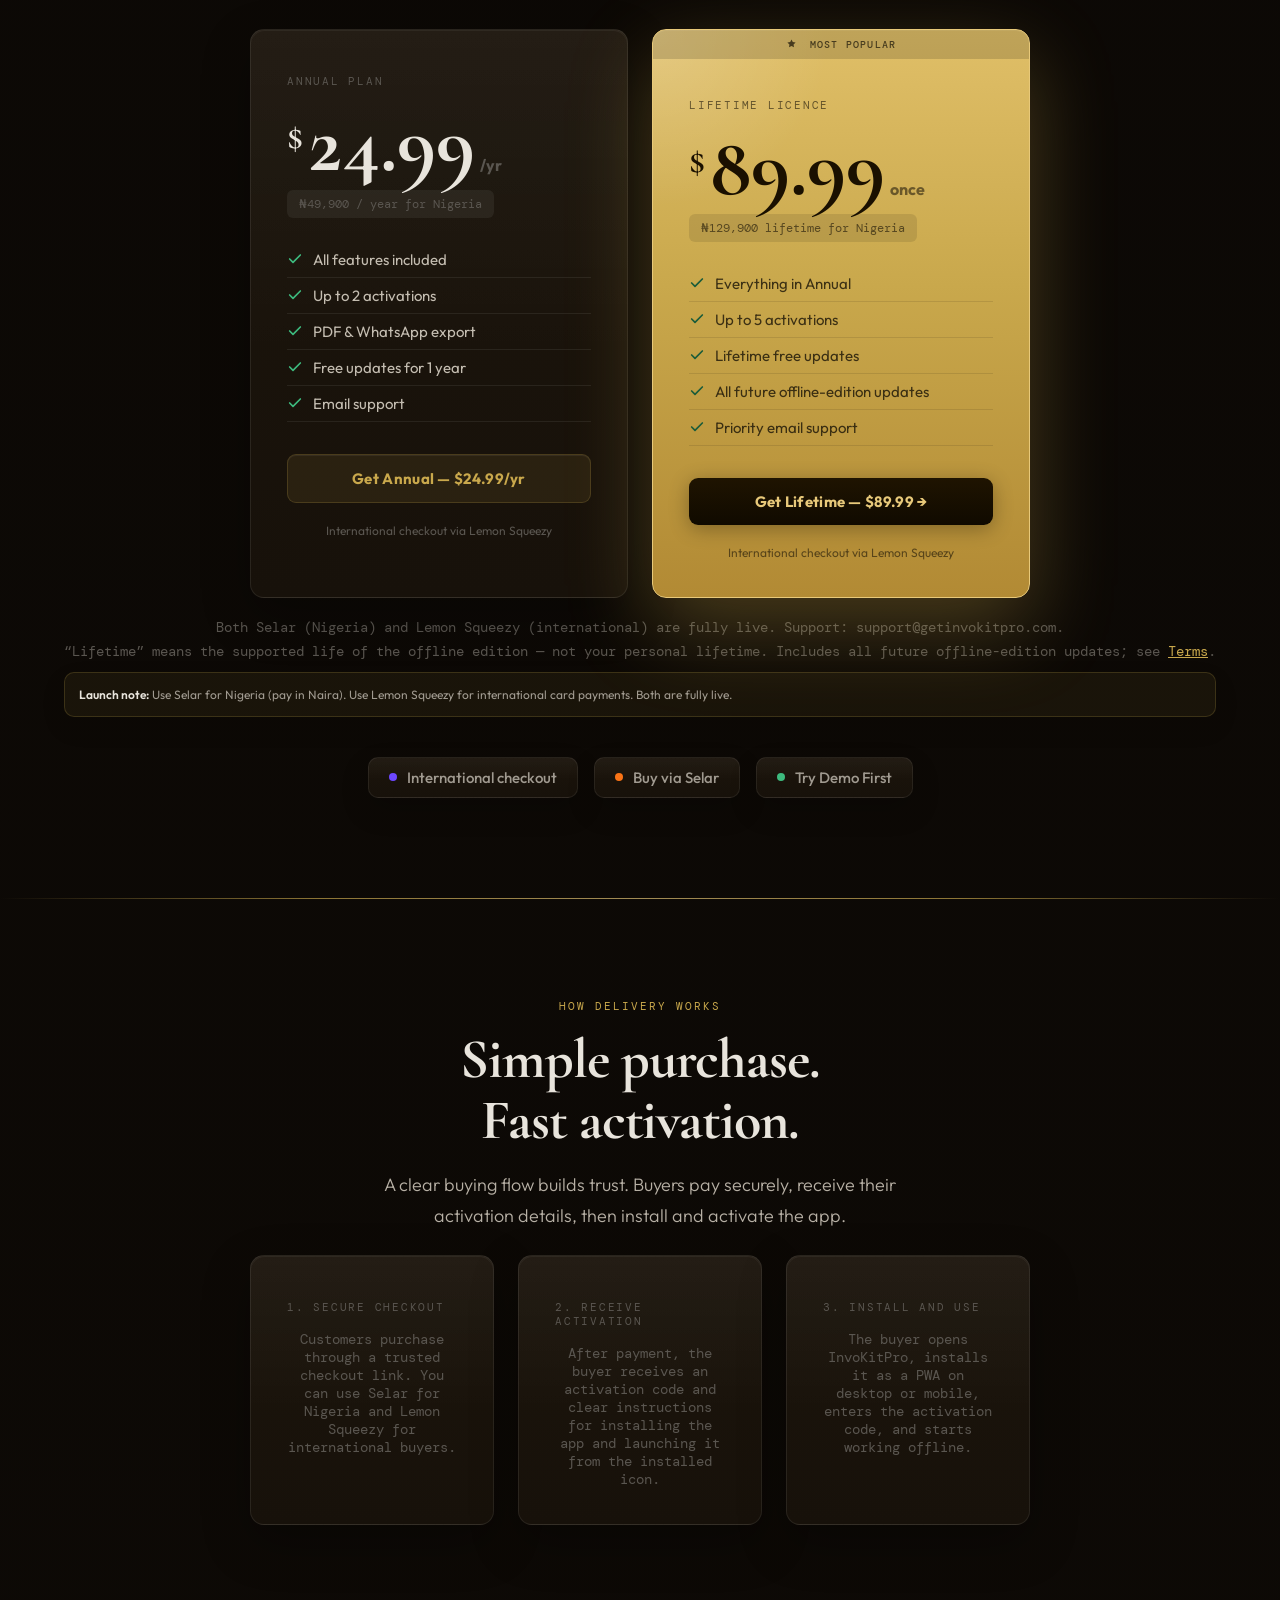
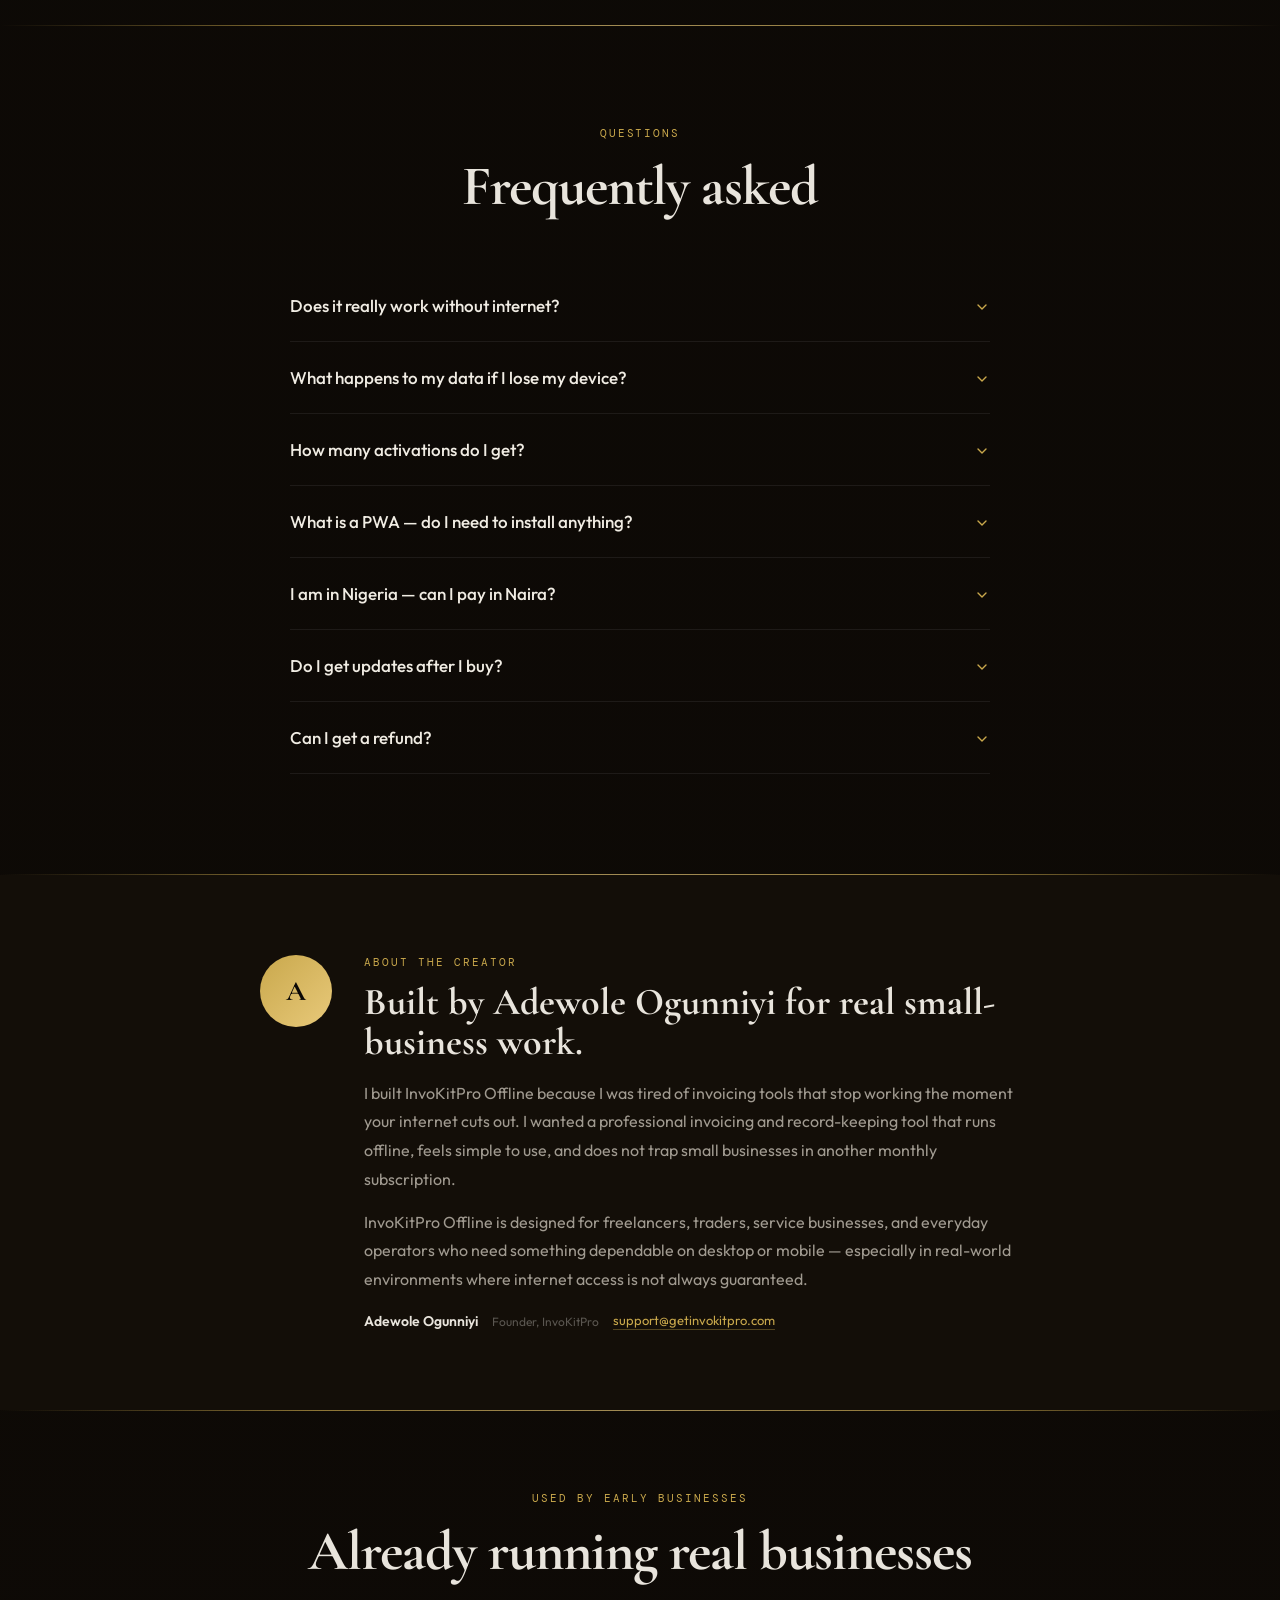
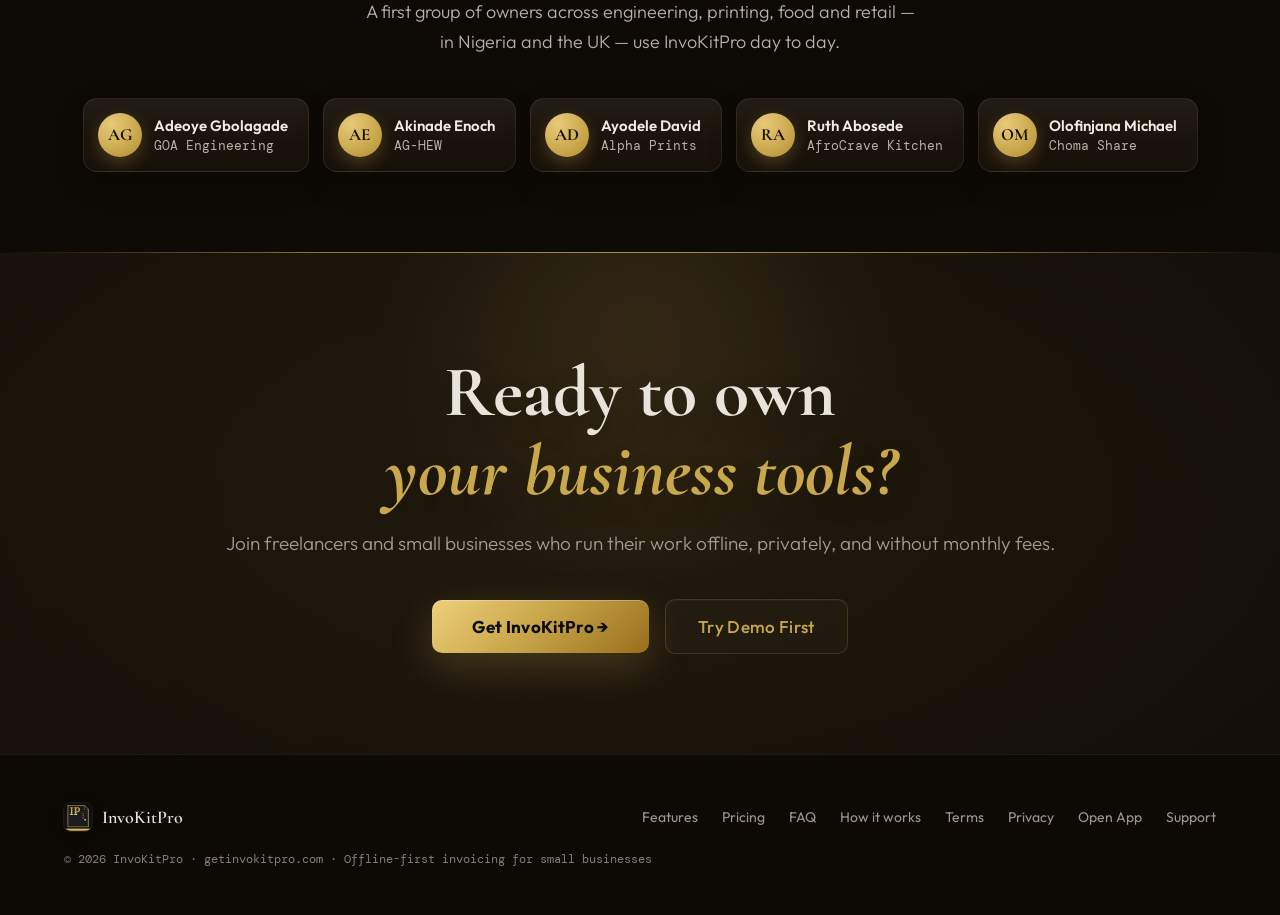
==== commit e249708d: "index and terms update" ====
--- a/index.html
+++ b/index.html
@@ -978,7 +978,7 @@
 
   <div class="hero-cta-row">
     <a href="#pricing" class="btn-hero">Get InvoKitPro →</a>
-    <a href="https://app.getinvokitpro.com/demo/?demo=1" class="btn-ghost">Try the Demo</a>
+    <a href="https://app.getinvokitpro.com/demo/?demo=1&v=2" class="btn-ghost">Try the Demo</a>
   </div>
 
   <div class="hero-trust">
@@ -1254,7 +1254,7 @@
           <li>Everything in Annual</li>
           <li>Up to 5 activations</li>
           <li>Lifetime free updates</li>
-          <li>All future modules included</li>
+          <li>All future offline-edition updates</li>
           <li>Priority email support</li>
         </ul>
         <a href="https://selar.com/x477n9ps7c" class="pricing-btn pricing-btn-dark">Get Lifetime — $89.99 →</a>
@@ -1265,6 +1265,7 @@
     </div>
 
     <p class="pricing-note">Both Selar (Nigeria) and Lemon Squeezy (international) are fully live. Support: support@getinvokitpro.com.</p>
+    <p class="pricing-note" style="margin-top:6px;">“Lifetime” means the supported life of the offline edition — not your personal lifetime. Includes all future offline-edition updates; see <a href="terms.html" style="color:var(--gold);">Terms</a>.</p>
 
     <div class="launch-note">
       <strong>Launch note:</strong> Use Selar for Nigeria (pay in Naira). Use Lemon Squeezy for international card payments. Both are fully live.
@@ -1279,7 +1280,7 @@
         <span class="platform-dot" style="background:#f97316;"></span>
         Buy via Selar
       </a>
-      <a href="https://app.getinvokitpro.com/demo/?demo=1" class="platform-badge">
+      <a href="https://app.getinvokitpro.com/demo/?demo=1&v=2" class="platform-badge">
         <span class="platform-dot" style="background:var(--green);"></span>
         Try Demo First
       </a>
@@ -1417,7 +1418,7 @@
       <p class="cta-banner-sub">Join freelancers and small businesses who run their work offline, privately, and without monthly fees.</p>
       <div class="hero-cta-row">
         <a href="#pricing" class="btn-hero">Get InvoKitPro →</a>
-        <a href="https://app.getinvokitpro.com/demo/?demo=1" class="btn-ghost">Try Demo First</a>
+        <a href="https://app.getinvokitpro.com/demo/?demo=1&v=2" class="btn-ghost">Try Demo First</a>
       </div>
     </div>
   </div>
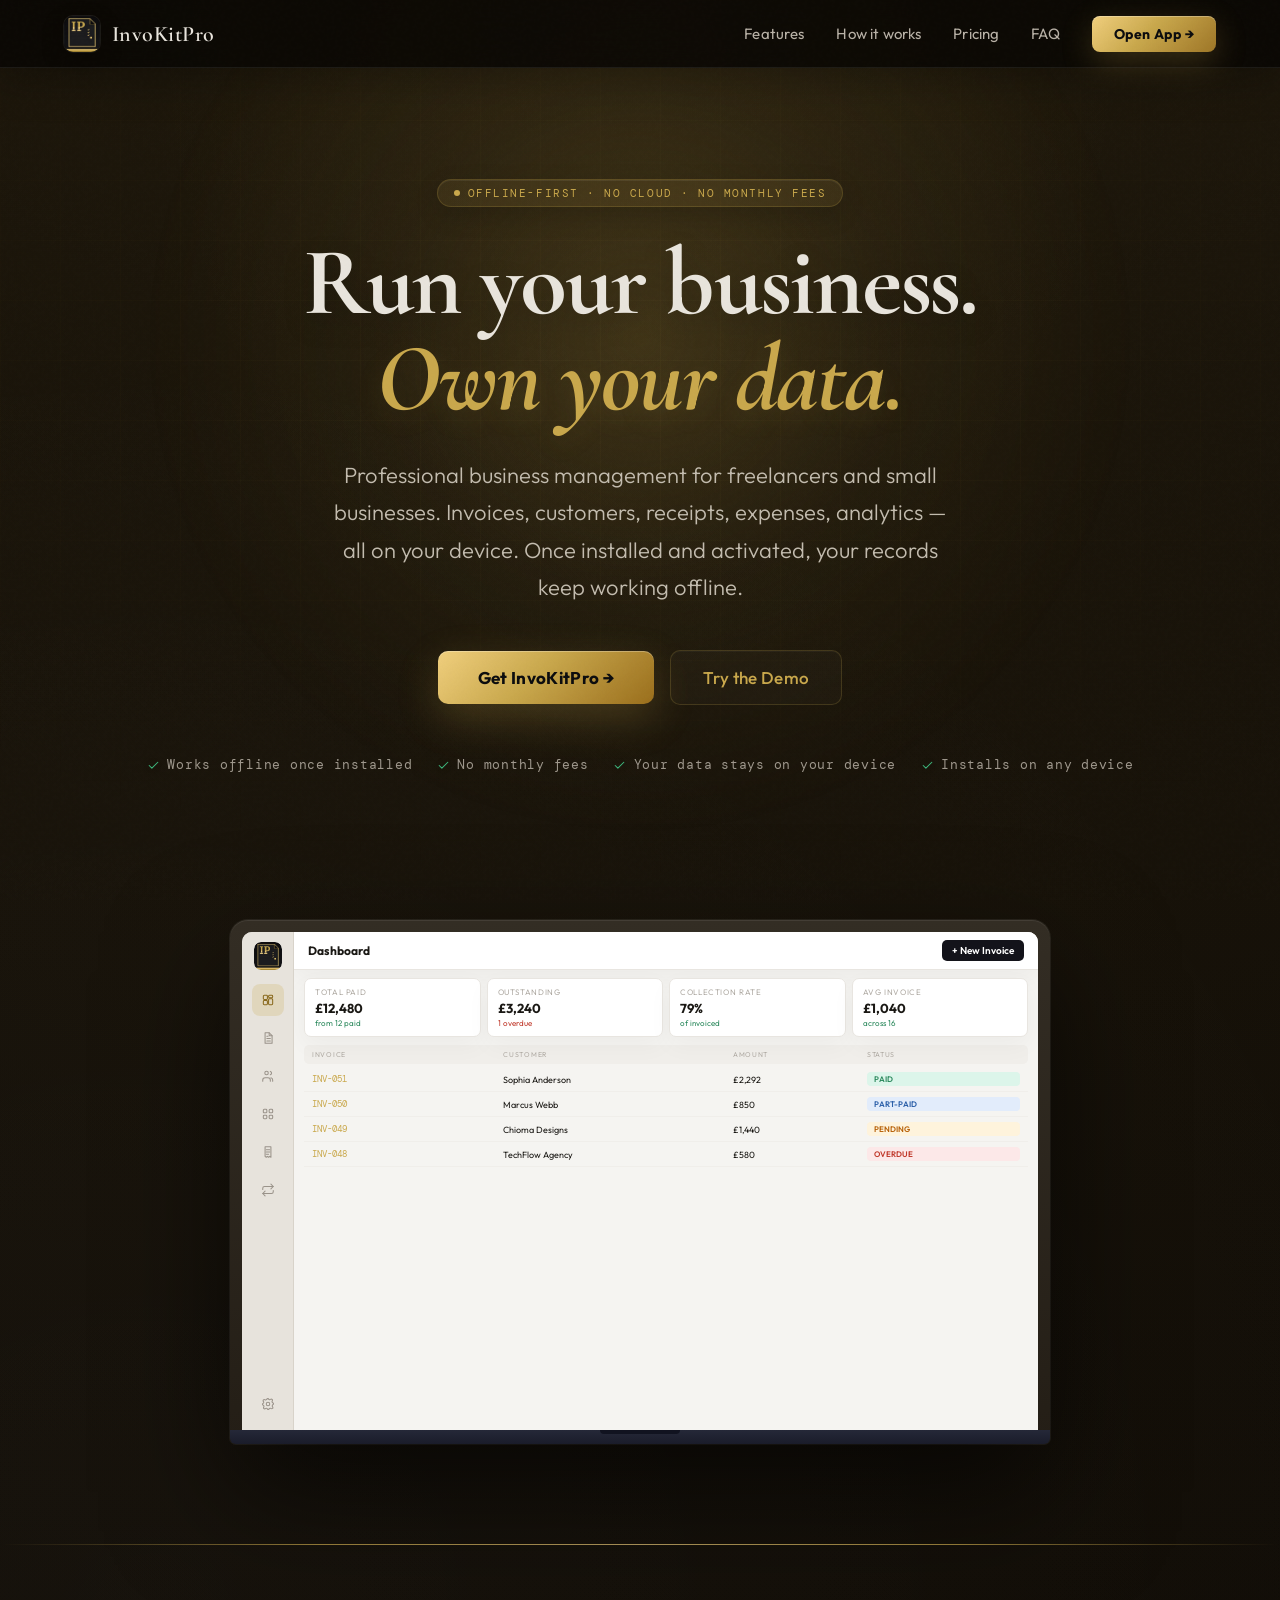
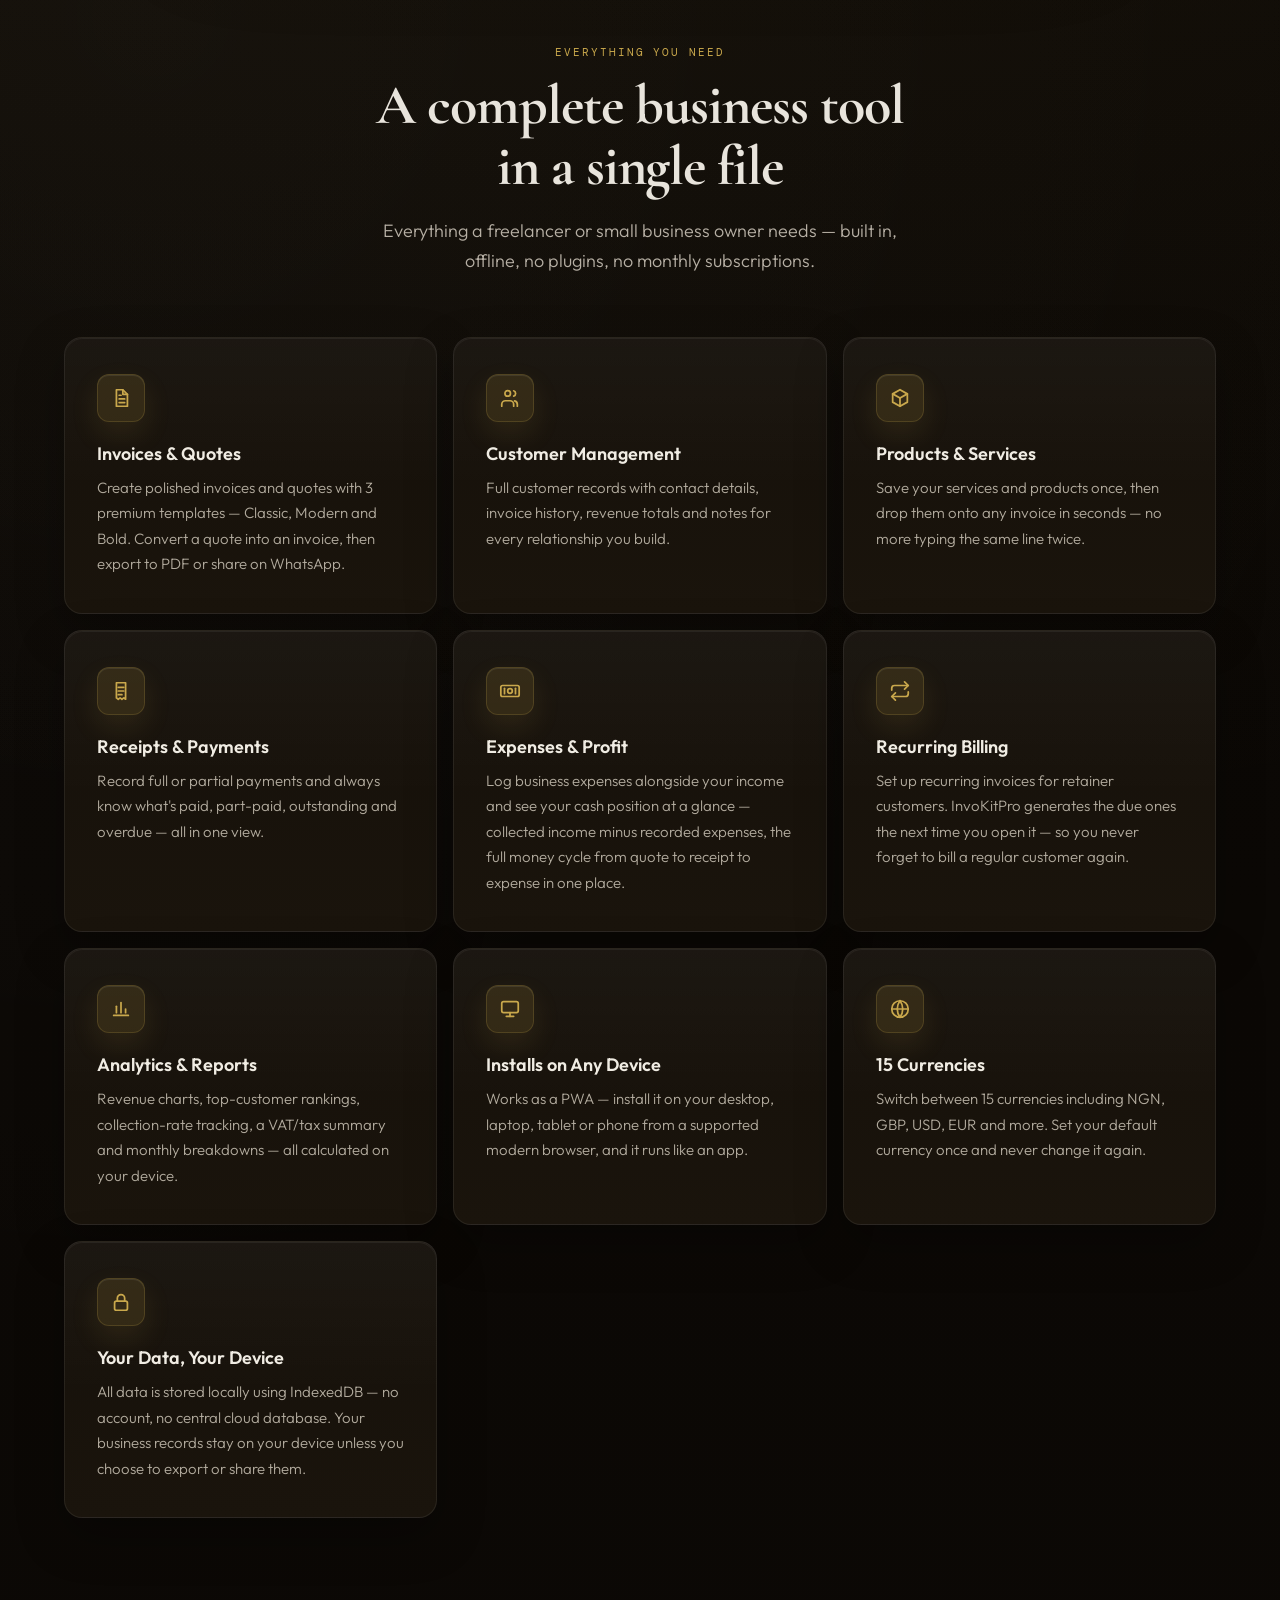
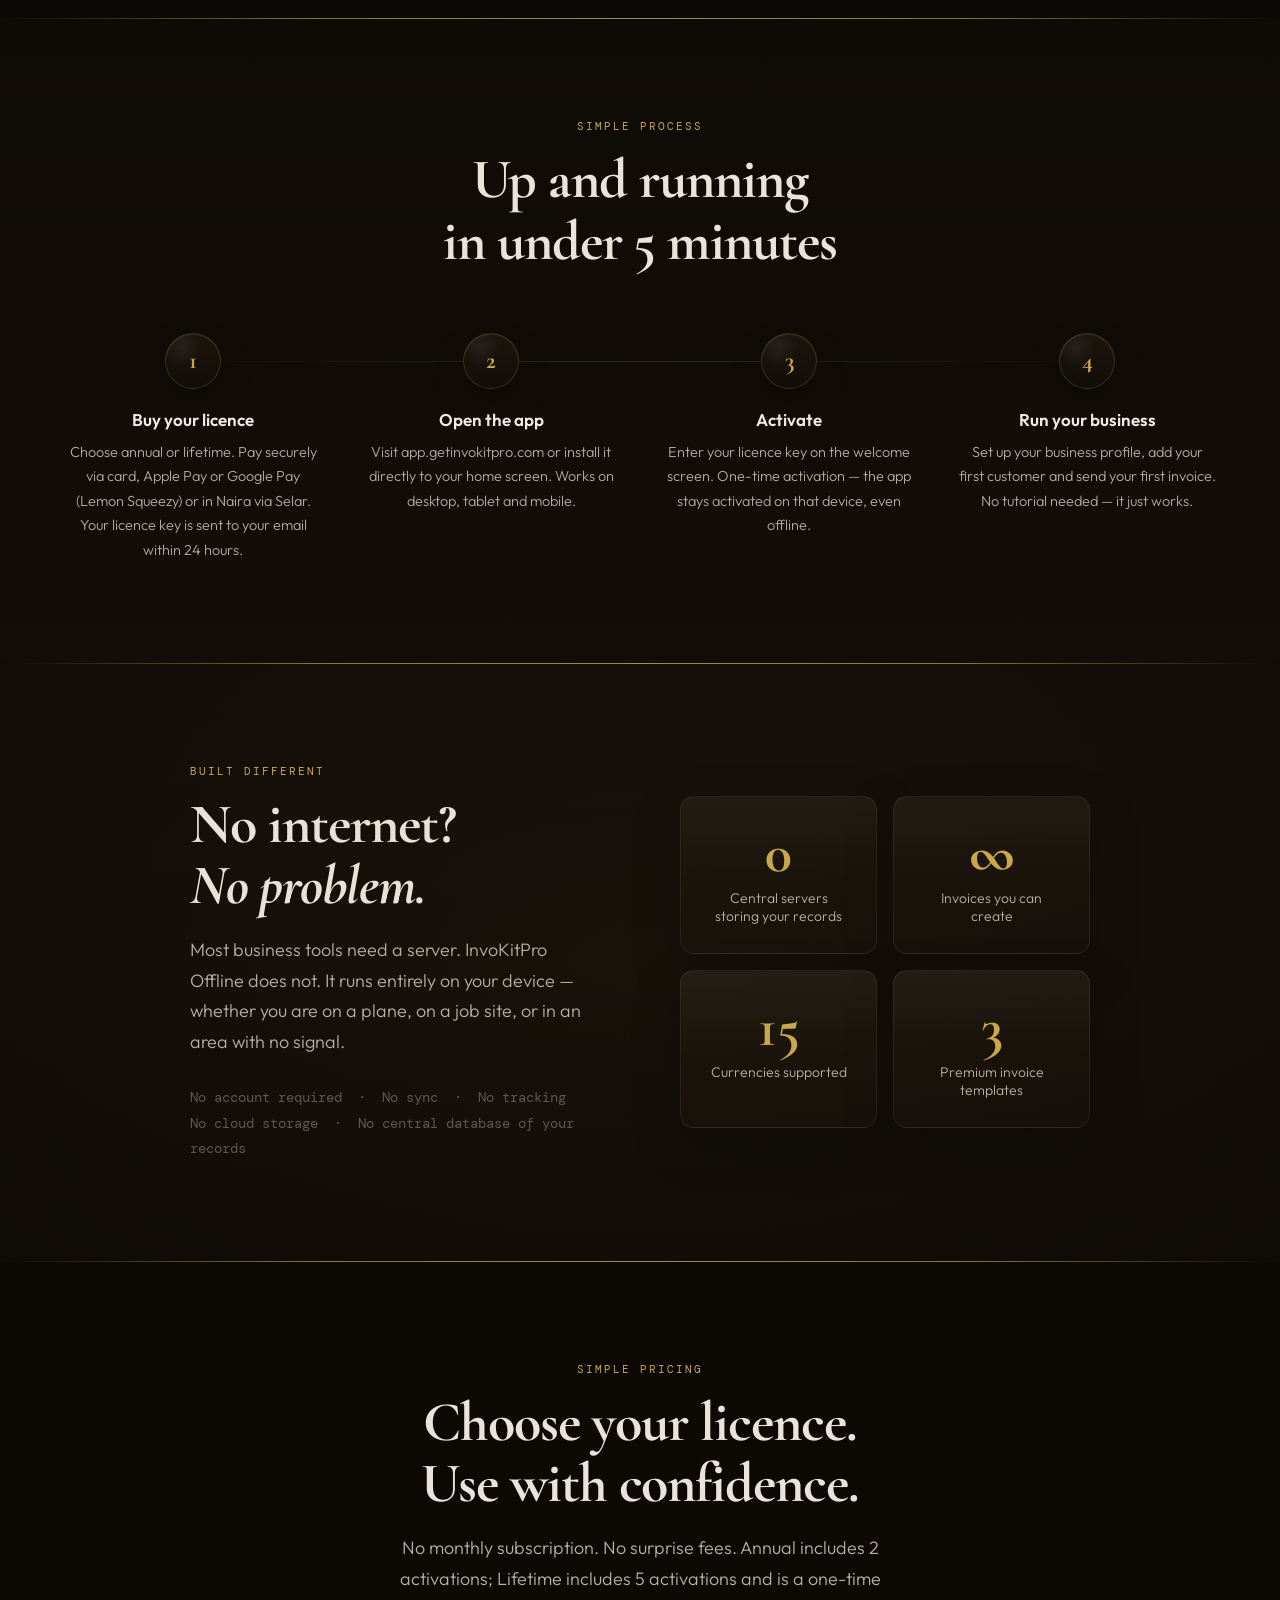
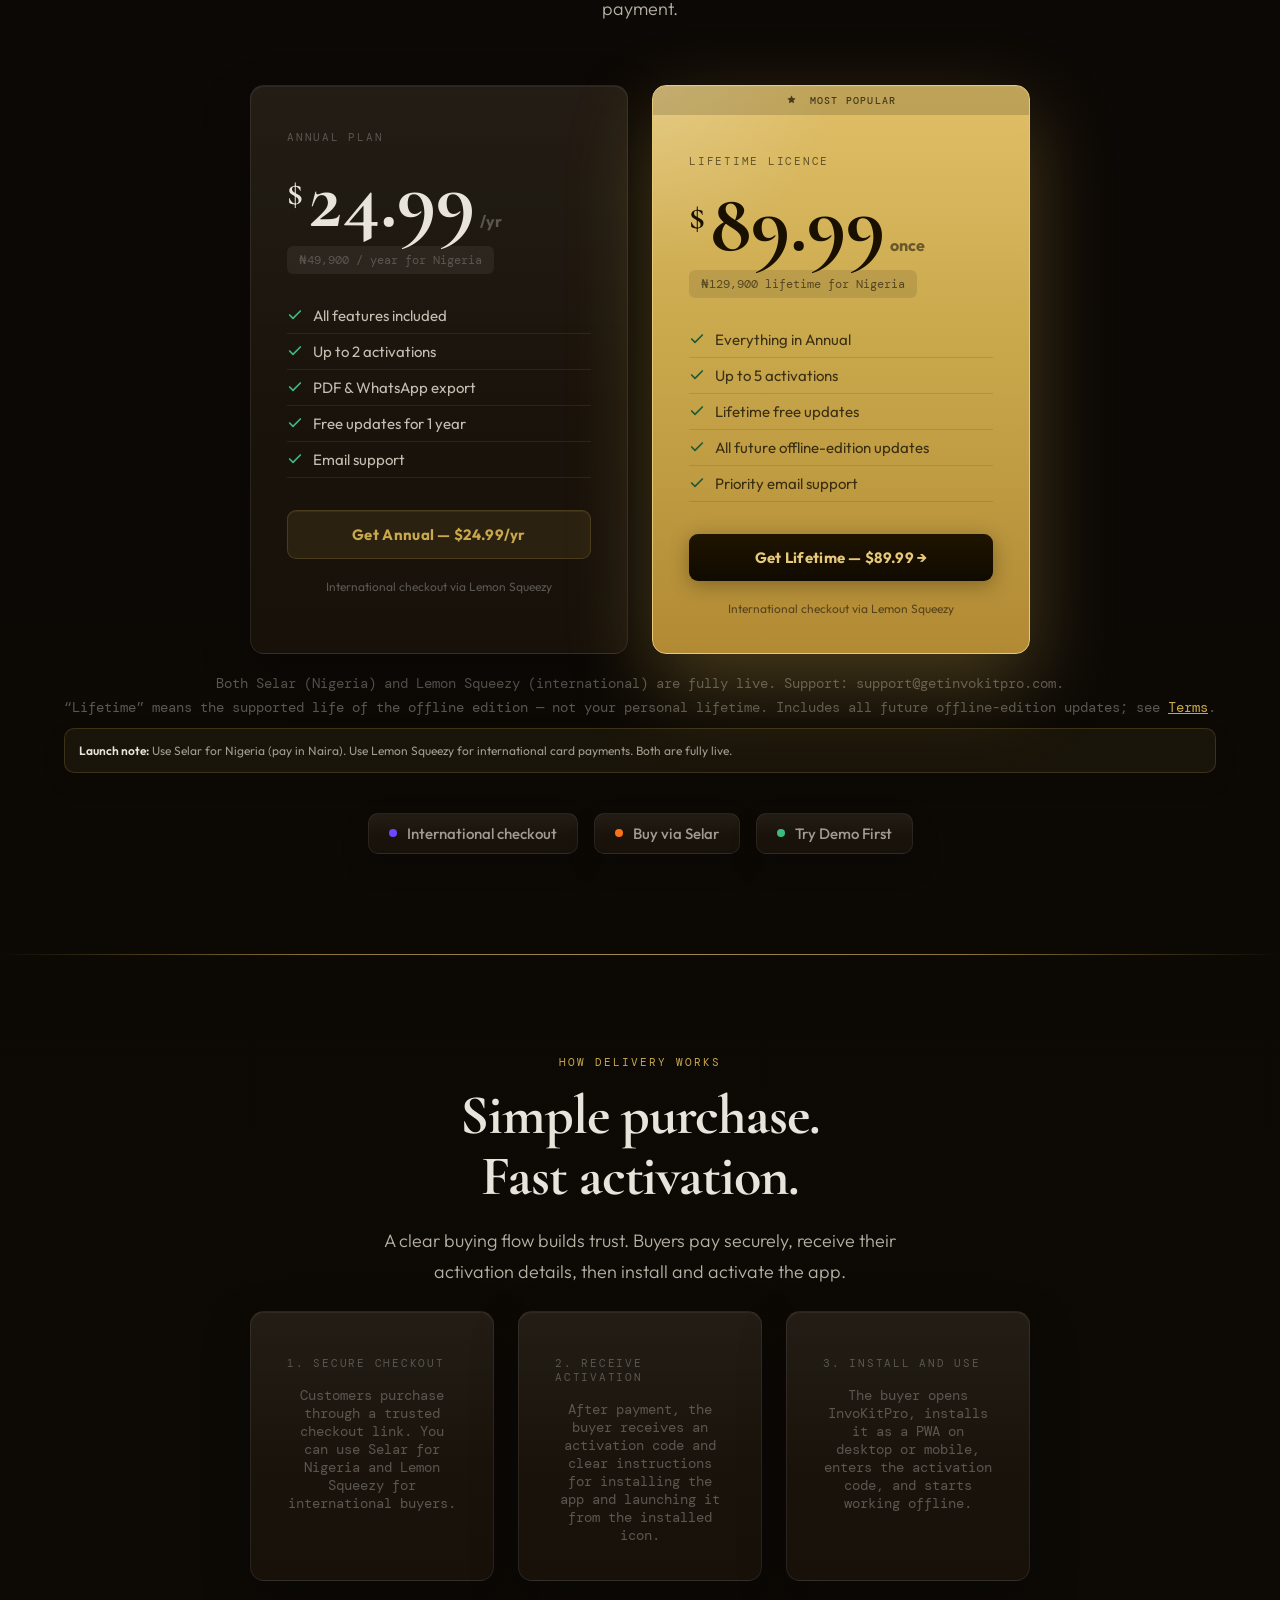
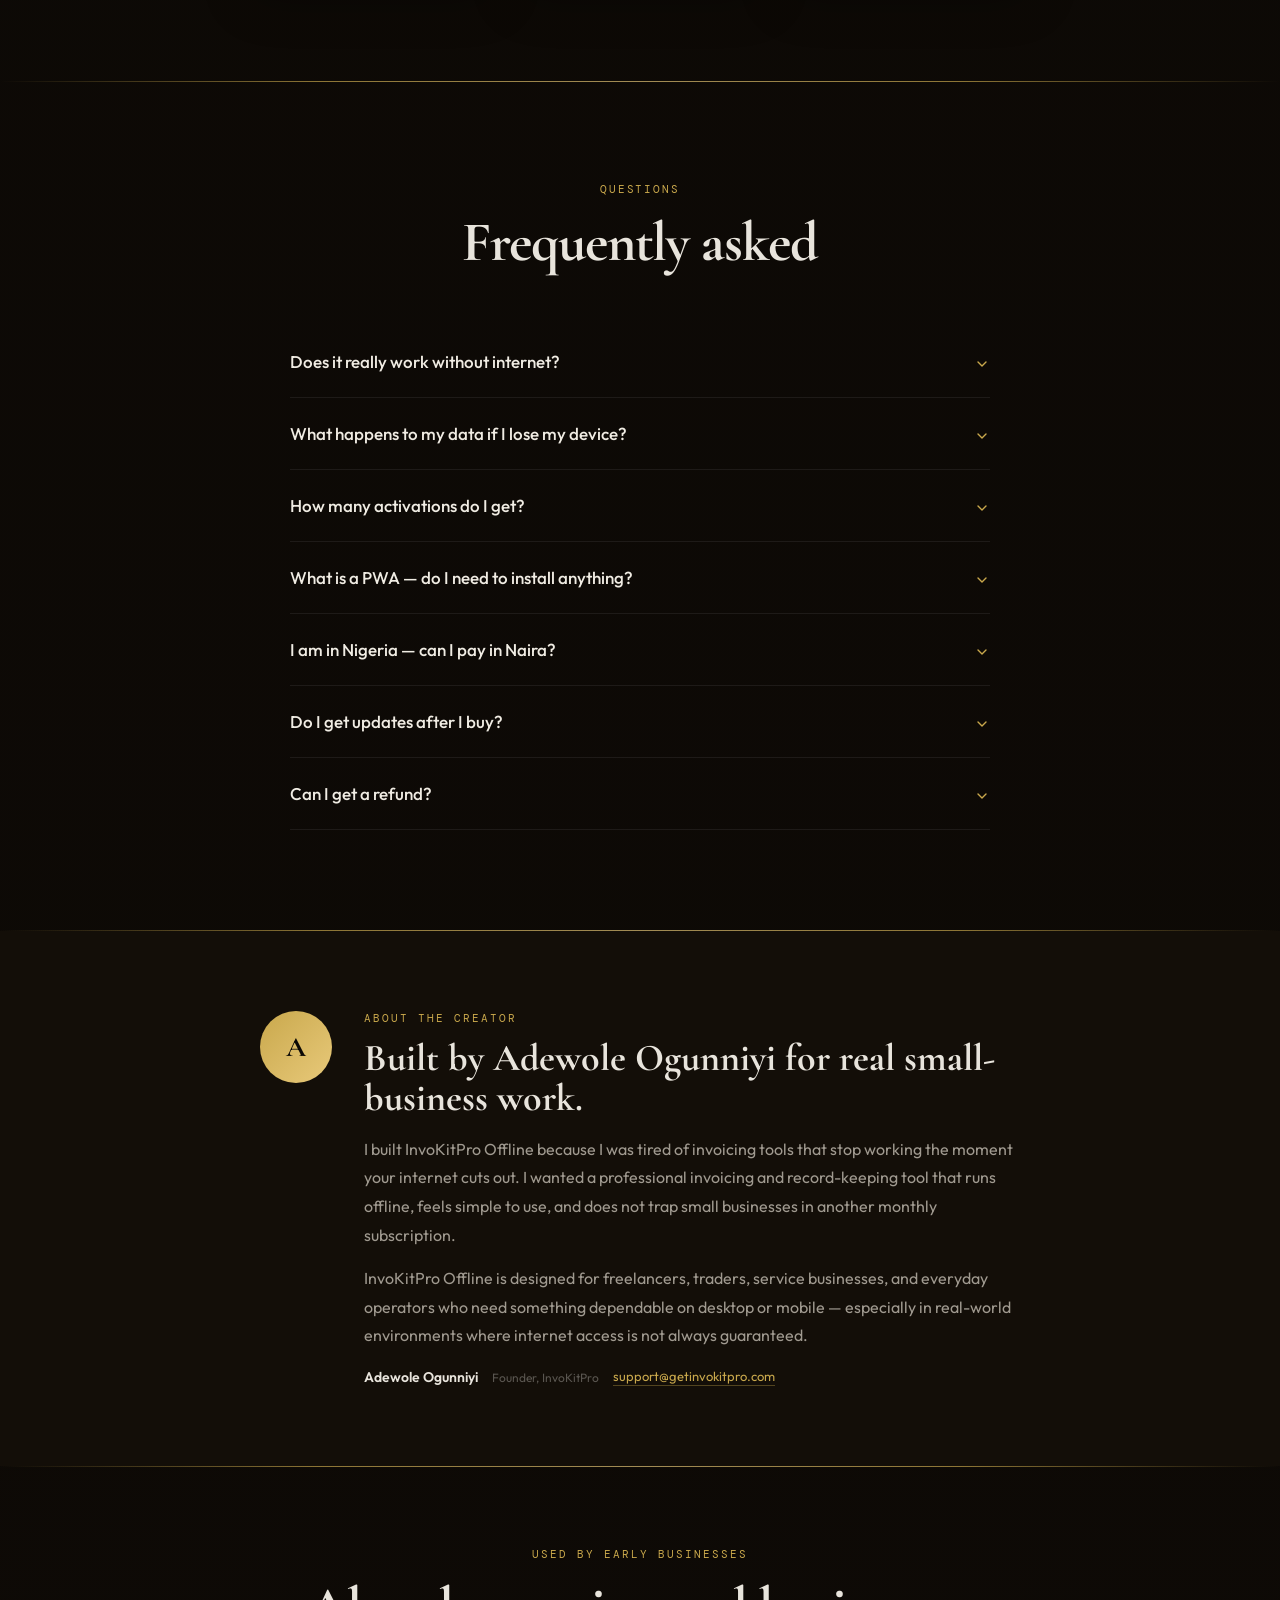
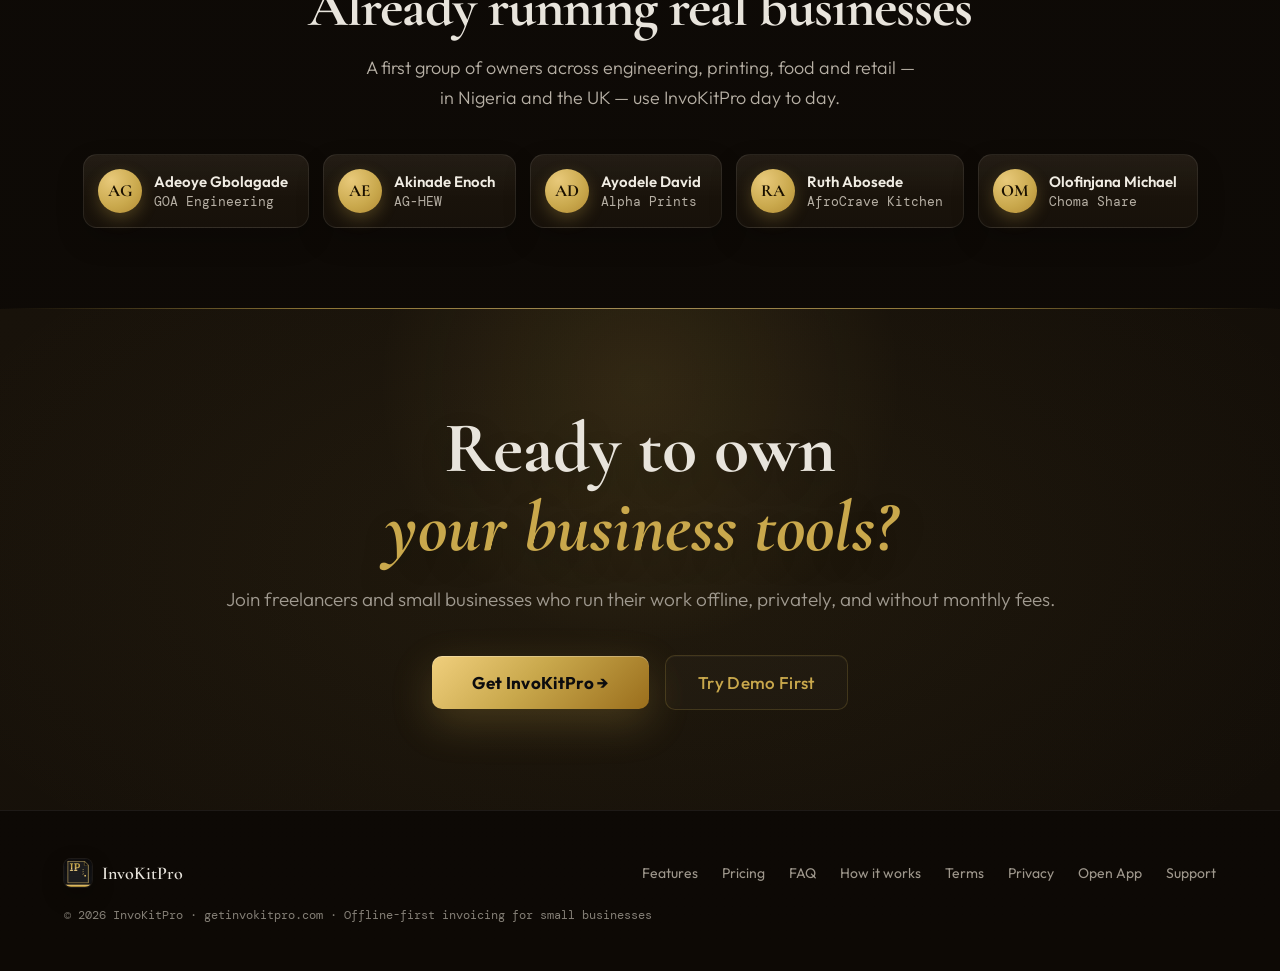
==== commit 5819234a: "landing: correct remaining overclaims (brief W-P0-02 / W-P0-03) - "No internet required, ever" -> wo" ====
--- a/index.html
+++ b/index.html
@@ -973,7 +973,7 @@
   <p class="hero-sub">
     Professional business management for freelancers and small businesses.
     Invoices, customers, receipts, expenses, analytics — all on your device.
-    No internet required, ever.
+    Once installed and activated, your records keep working offline.
   </p>
 
   <div class="hero-cta-row">
@@ -982,7 +982,7 @@
   </div>
 
   <div class="hero-trust">
-    <span class="trust-item"><span class="trust-icon"><svg class="icon-svg" viewBox="0 0 24 24" aria-hidden="true"><path d="M20 6L9 17l-5-5"></path></svg></span>Works 100% offline</span>
+    <span class="trust-item"><span class="trust-icon"><svg class="icon-svg" viewBox="0 0 24 24" aria-hidden="true"><path d="M20 6L9 17l-5-5"></path></svg></span>Works offline once installed</span>
     <span class="trust-item"><span class="trust-icon"><svg class="icon-svg" viewBox="0 0 24 24" aria-hidden="true"><path d="M20 6L9 17l-5-5"></path></svg></span>No monthly fees</span>
     <span class="trust-item"><span class="trust-icon"><svg class="icon-svg" viewBox="0 0 24 24" aria-hidden="true"><path d="M20 6L9 17l-5-5"></path></svg></span>Your data stays on your device</span>
     <span class="trust-item"><span class="trust-icon"><svg class="icon-svg" viewBox="0 0 24 24" aria-hidden="true"><path d="M20 6L9 17l-5-5"></path></svg></span>Installs on any device</span>
@@ -1086,7 +1086,7 @@
       <div class="feature-card">
         <div class="feature-icon"><svg class="icon-svg" viewBox="0 0 24 24" aria-hidden="true"><path d="M7 3h7l5 5v13H7z"></path><path d="M14 3v5h5"></path><path d="M10 13h6"></path><path d="M10 17h6"></path><path d="M10 9h2"></path></svg></div>
         <div class="feature-title">Invoices & Quotes</div>
-        <div class="feature-desc">Create polished invoices and quotes with 3 premium templates — Classic, Modern and Bold. Turn a quote into an invoice in one click, then export to PDF or share on WhatsApp.</div>
+        <div class="feature-desc">Create polished invoices and quotes with 3 premium templates — Classic, Modern and Bold. Convert a quote into an invoice, then export to PDF or share on WhatsApp.</div>
       </div>
       <div class="feature-card">
         <div class="feature-icon"><svg class="icon-svg" viewBox="0 0 24 24" aria-hidden="true"><path d="M16 21v-2a4 4 0 0 0-4-4H7a4 4 0 0 0-4 4v2"></path><circle cx="9.5" cy="7" r="3"></circle><path d="M20 21v-2a4 4 0 0 0-3-3.87"></path><path d="M16 4.13a3 3 0 0 1 0 5.74"></path></svg></div>
@@ -1101,17 +1101,17 @@
       <div class="feature-card">
         <div class="feature-icon"><svg class="icon-svg" viewBox="0 0 24 24" aria-hidden="true"><path d="M7 3h10v18l-2-1.5-2 1.5-2-1.5-2 1.5-2-1.5V3z"></path><path d="M9 8h6"></path><path d="M9 12h6"></path><path d="M9 16h4"></path></svg></div>
         <div class="feature-title">Receipts & Payments</div>
-        <div class="feature-desc">Record full or partial payments and issue receipts instantly. See what's paid, part-paid, outstanding and overdue — all in one view.</div>
+        <div class="feature-desc">Record full or partial payments and always know what's paid, part-paid, outstanding and overdue — all in one view.</div>
       </div>
       <div class="feature-card">
         <div class="feature-icon"><svg class="icon-svg" viewBox="0 0 24 24" aria-hidden="true"><rect x="2" y="6" width="20" height="12" rx="2"></rect><circle cx="12" cy="12" r="2.5"></circle><path d="M6 9v6"></path><path d="M18 9v6"></path></svg></div>
         <div class="feature-title">Expenses & Profit</div>
-        <div class="feature-desc">Log business expenses alongside your income and see your true net profit at a glance — the full money cycle, quote to receipt to expense, in one place.</div>
+        <div class="feature-desc">Log business expenses alongside your income and see your cash position at a glance — collected income minus recorded expenses, the full money cycle from quote to receipt to expense in one place.</div>
       </div>
       <div class="feature-card">
         <div class="feature-icon"><svg class="icon-svg" viewBox="0 0 24 24" aria-hidden="true"><path d="M17 2l4 4-4 4"></path><path d="M3 11V9a3 3 0 0 1 3-3h15"></path><path d="M7 22l-4-4 4-4"></path><path d="M21 13v2a3 3 0 0 1-3 3H3"></path></svg></div>
         <div class="feature-title">Recurring Billing</div>
-        <div class="feature-desc">Set up recurring invoices for retainer customers. Never forget to bill a regular customer again. Automatic schedule tracking.</div>
+        <div class="feature-desc">Set up recurring invoices for retainer customers. InvoKitPro generates the due ones the next time you open it — so you never forget to bill a regular customer again.</div>
       </div>
       <div class="feature-card">
         <div class="feature-icon"><svg class="icon-svg" viewBox="0 0 24 24" aria-hidden="true"><path d="M4 19h16"></path><path d="M7 16V9"></path><path d="M12 16V5"></path><path d="M17 16v-4"></path></svg></div>
@@ -1121,7 +1121,7 @@
       <div class="feature-card">
         <div class="feature-icon"><svg class="icon-svg" viewBox="0 0 24 24" aria-hidden="true"><rect x="3" y="4" width="18" height="12" rx="2"></rect><path d="M8 20h8"></path><path d="M12 16v4"></path></svg></div>
         <div class="feature-title">Installs on Any Device</div>
-        <div class="feature-desc">Works as a PWA — install on your desktop, laptop, tablet or phone. Looks and feels like a native app on every platform.</div>
+        <div class="feature-desc">Works as a PWA — install it on your desktop, laptop, tablet or phone from a supported modern browser, and it runs like an app.</div>
       </div>
       <div class="feature-card">
         <div class="feature-icon"><svg class="icon-svg" viewBox="0 0 24 24" aria-hidden="true"><circle cx="12" cy="12" r="9"></circle><path d="M3 12h18"></path><path d="M12 3a15 15 0 0 1 0 18"></path><path d="M12 3a15 15 0 0 0 0 18"></path></svg></div>
@@ -1149,7 +1149,7 @@
     <div class="steps reveal">
       <div class="step">
         <div class="step-num">1</div>
-        <div class="step-title">Buy once</div>
+        <div class="step-title">Buy your licence</div>
         <div class="step-desc">Choose annual or lifetime. Pay securely via card, Apple Pay or Google Pay (Lemon Squeezy) or in Naira via Selar. Your licence key is sent to your email within 24 hours.</div>
       </div>
       <div class="step">
@@ -1213,8 +1213,8 @@
   <div class="container">
     <div class="text-center reveal">
       <div class="section-eyebrow">Simple pricing</div>
-      <h2 class="section-title">Pay once.<br>Use with confidence.</h2>
-      <p class="section-sub">No recurring charges. No surprise fees. Annual includes 2 activations. Lifetime includes 5 activations.</p>
+      <h2 class="section-title">Choose your licence.<br>Use with confidence.</h2>
+      <p class="section-sub">No monthly subscription. No surprise fees. Annual includes 2 activations; Lifetime includes 5 activations and is a one-time payment.</p>
     </div>
 
     <div class="pricing-grid reveal">
